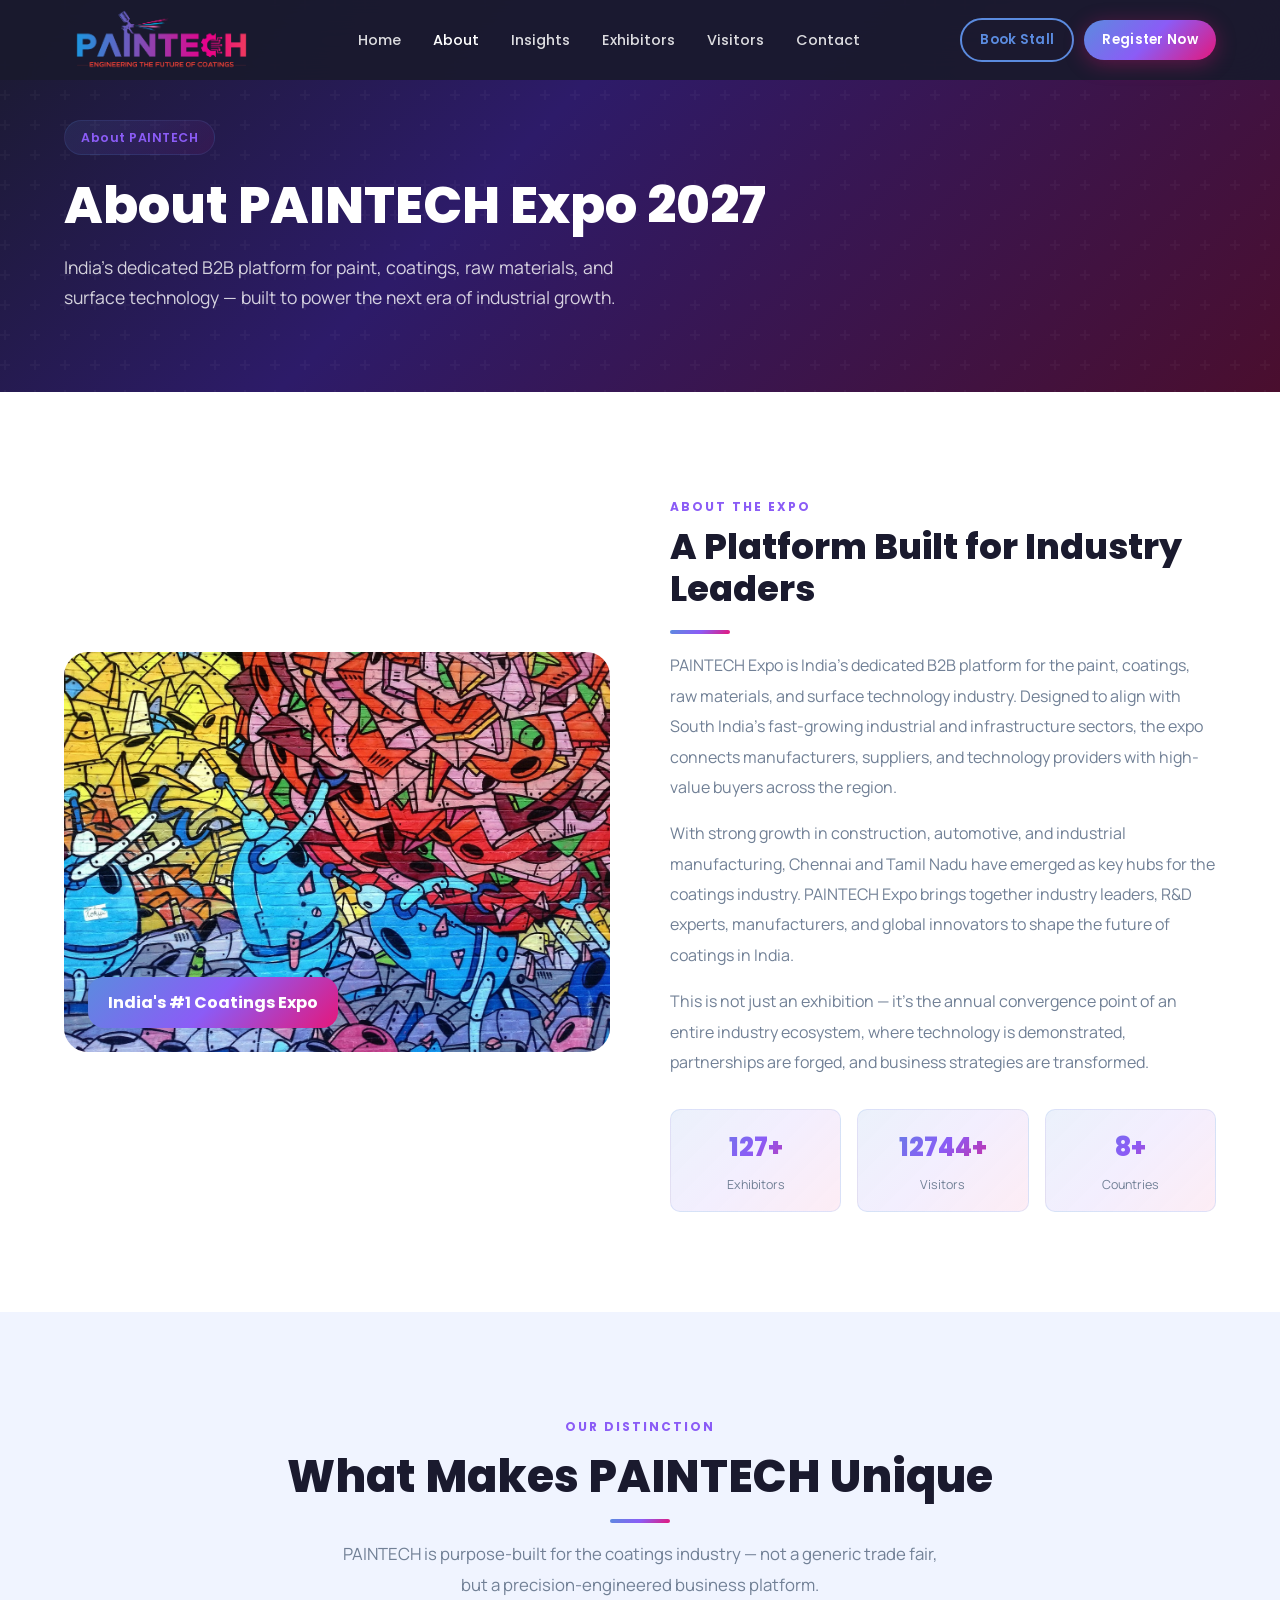
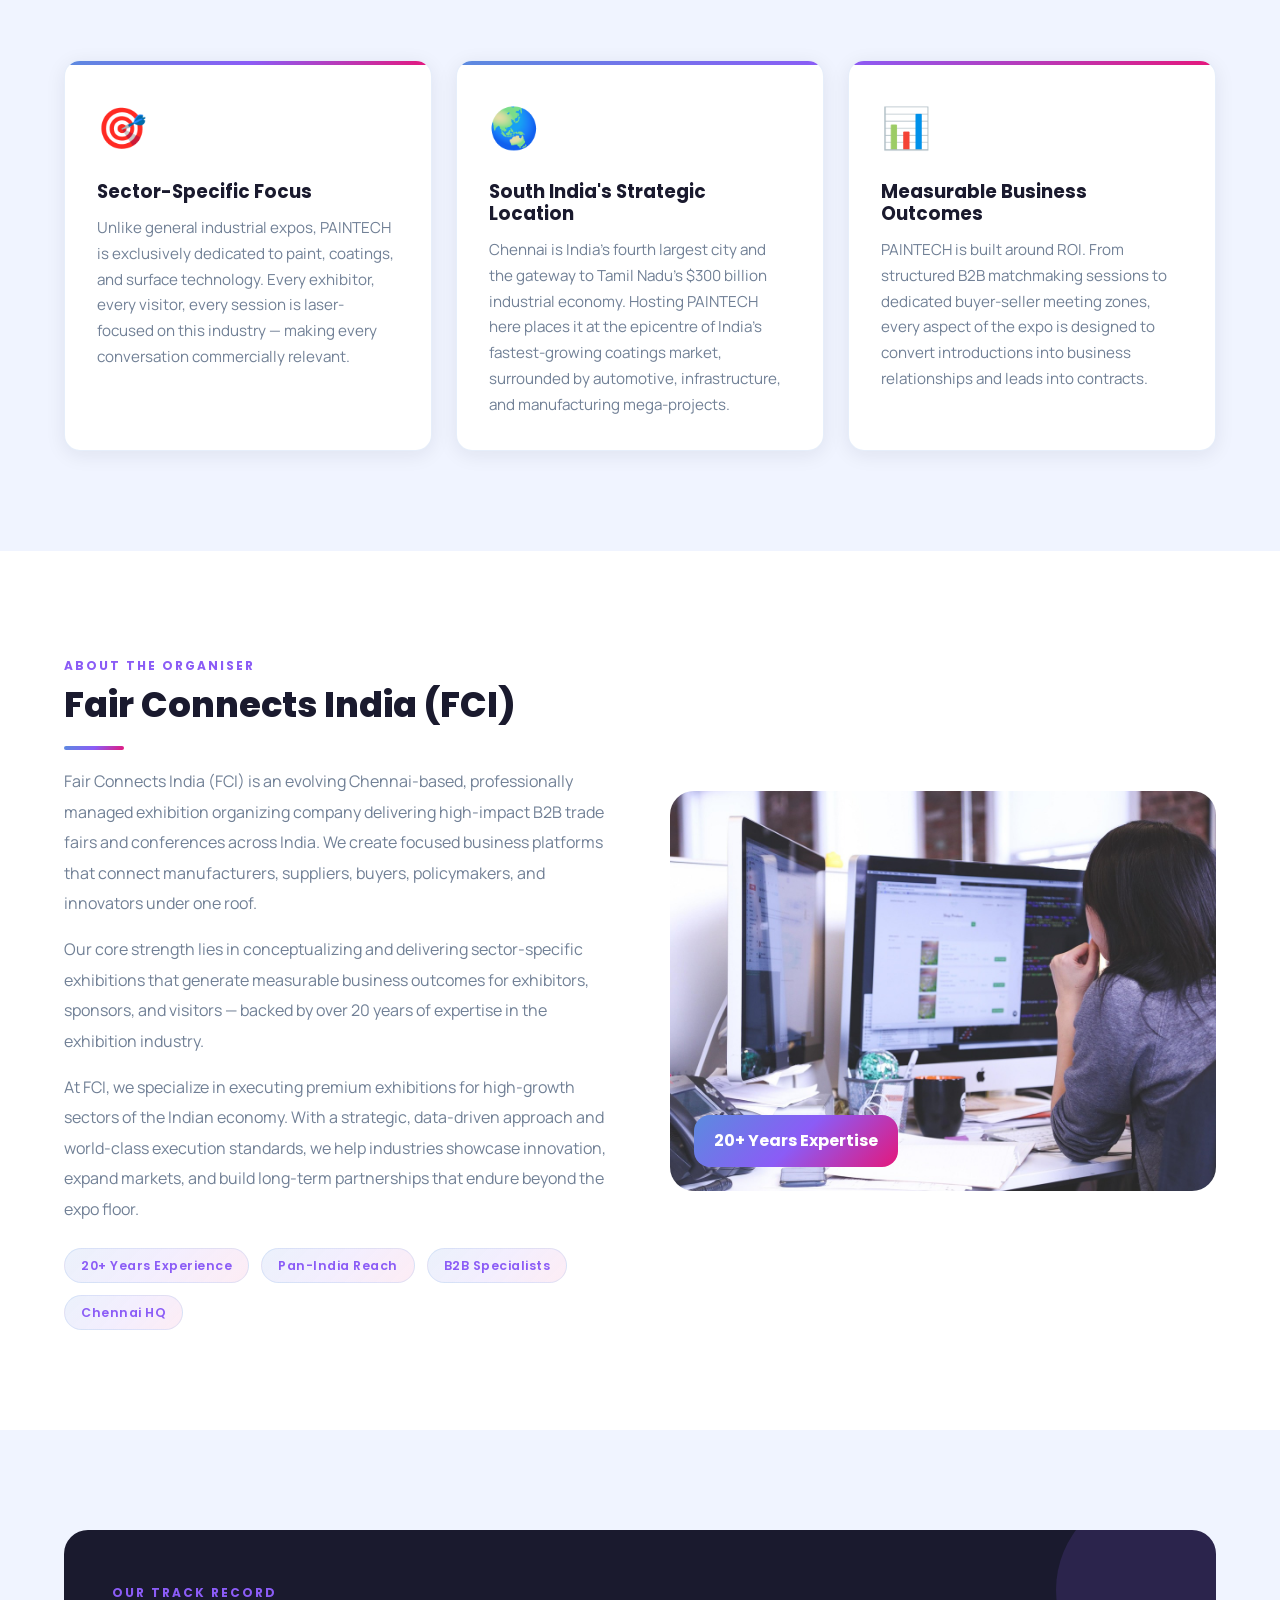
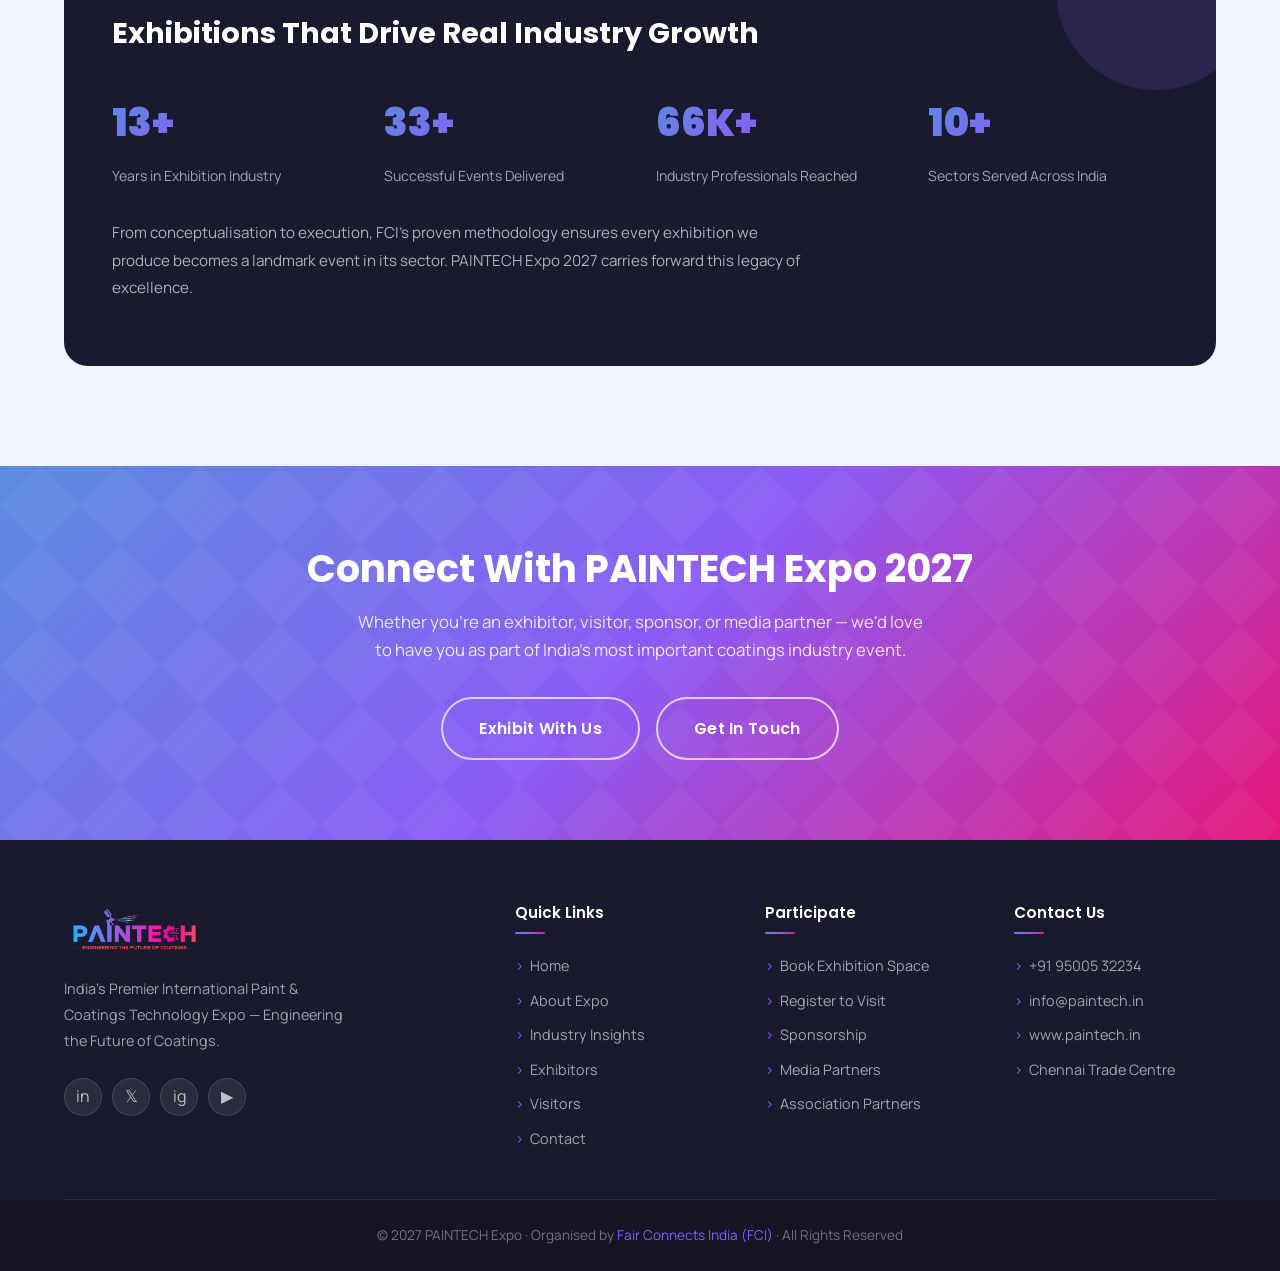
==== about.html @ 4f0feb36 "initial commit" ====
<!DOCTYPE html>
<html lang="en">

<head>
    <meta charset="UTF-8" />
    <meta name="viewport" content="width=device-width, initial-scale=1.0" />
    <title>About – PAINTECH Expo 2027</title>
    <meta name="description"
        content="About PAINTECH Expo and Fair Connects India — India's dedicated B2B platform for paint, coatings and surface technology." />
    <link rel="icon" type="image/svg+xml" href="/favicon.svg" />
    <link rel="stylesheet" href="assets/css/styles.css" />
</head>

<body>
    <div id="site-nav"></div>

    <!-- PAGE HERO -->
    <div class="page-hero">
        <div class="container">
            <div class="page-hero-badge"><span class="badge badge-soft">About PAINTECH</span></div>
            <h1>About PAINTECH Expo 2027</h1>
            <p>India's dedicated B2B platform for paint, coatings, raw materials, and surface technology — built to
                power the next era of industrial growth.</p>
        </div>
    </div>

    <!-- ABOUT PAINTECH EXPO -->
    <section class="section section-white">
        <div class="container">
            <div class="about-grid">
                <div class="about-img fade-up">
                    <img src="assets/images/gallery-1.jpg" alt="PAINTECH Expo Floor" />
                    <div class="about-img-badge">India's #1 Coatings Expo</div>
                </div>
                <div class="about-text fade-up fade-up-delay-2">
                    <div class="section-label">About the Expo</div>
                    <h2 class="section-title">A Platform Built for Industry Leaders</h2>
                    <div class="divider"></div>
                    <p>PAINTECH Expo is India's dedicated B2B platform for the paint, coatings, raw materials, and
                        surface technology industry. Designed to align with South India's fast-growing industrial and
                        infrastructure sectors, the expo connects manufacturers, suppliers, and technology providers
                        with high-value buyers across the region.</p>
                    <p>With strong growth in construction, automotive, and industrial manufacturing, Chennai and Tamil
                        Nadu have emerged as key hubs for the coatings industry. PAINTECH Expo brings together industry
                        leaders, R&amp;D experts, manufacturers, and global innovators to shape the future of coatings
                        in India.</p>
                    <p>This is not just an exhibition — it's the annual convergence point of an entire industry
                        ecosystem, where technology is demonstrated, partnerships are forged, and business strategies
                        are transformed.</p>
                    <div class="about-highlight">
                        <div class="about-stat-box">
                            <div class="num" data-target="150" data-suffix="+">150+</div>
                            <div class="lbl">Exhibitors</div>
                        </div>
                        <div class="about-stat-box">
                            <div class="num" data-target="15000" data-suffix="+">15K+</div>
                            <div class="lbl">Visitors</div>
                        </div>
                        <div class="about-stat-box">
                            <div class="num" data-target="10" data-suffix="+">10+</div>
                            <div class="lbl">Countries</div>
                        </div>
                    </div>
                </div>
            </div>
        </div>
    </section>

    <!-- WHAT MAKES PAINTECH UNIQUE -->
    <section class="section section-light">
        <div class="container">
            <div class="section-header fade-up">
                <div class="section-label">Our Distinction</div>
                <h2 class="section-title">What Makes PAINTECH Unique</h2>
                <div class="divider divider-center"></div>
                <p class="section-sub">PAINTECH is purpose-built for the coatings industry — not a generic trade fair,
                    but a precision-engineered business platform.</p>
            </div>
            <div class="highlight-grid">
                <div class="highlight-card fade-up fade-up-delay-1">
                    <div class="icon">🎯</div>
                    <h3>Sector-Specific Focus</h3>
                    <p>Unlike general industrial expos, PAINTECH is exclusively dedicated to paint, coatings, and
                        surface technology. Every exhibitor, every visitor, every session is laser-focused on this
                        industry — making every conversation commercially relevant.</p>
                </div>
                <div class="highlight-card fade-up fade-up-delay-2">
                    <div class="icon">🌏</div>
                    <h3>South India's Strategic Location</h3>
                    <p>Chennai is India's fourth largest city and the gateway to Tamil Nadu's $300 billion industrial
                        economy. Hosting PAINTECH here places it at the epicentre of India's fastest-growing coatings
                        market, surrounded by automotive, infrastructure, and manufacturing mega-projects.</p>
                </div>
                <div class="highlight-card fade-up fade-up-delay-3">
                    <div class="icon">📊</div>
                    <h3>Measurable Business Outcomes</h3>
                    <p>PAINTECH is built around ROI. From structured B2B matchmaking sessions to dedicated buyer-seller
                        meeting zones, every aspect of the expo is designed to convert introductions into business
                        relationships and leads into contracts.</p>
                </div>
            </div>
        </div>
    </section>

    <!-- ABOUT FCI -->
    <section class="section section-white">
        <div class="container">
            <div class="about-grid" style="direction: rtl;">
                <div class="about-img fade-up" style="direction:ltr;">
                    <img src="assets/images/about-2.jpg" alt="Fair Connects India Team" />
                    <div class="about-img-badge">20+ Years Expertise</div>
                </div>
                <div class="about-text fade-up fade-up-delay-2" style="direction:ltr;">
                    <div class="section-label">About the Organiser</div>
                    <h2 class="section-title">Fair Connects India (FCI)</h2>
                    <div class="divider"></div>
                    <p>Fair Connects India (FCI) is an evolving Chennai-based, professionally managed exhibition
                        organizing company delivering high-impact B2B trade fairs and conferences across India. We
                        create focused business platforms that connect manufacturers, suppliers, buyers, policymakers,
                        and innovators under one roof.</p>
                    <p>Our core strength lies in conceptualizing and delivering sector-specific exhibitions that
                        generate measurable business outcomes for exhibitors, sponsors, and visitors — backed by over 20
                        years of expertise in the exhibition industry.</p>
                    <p>At FCI, we specialize in executing premium exhibitions for high-growth sectors of the Indian
                        economy. With a strategic, data-driven approach and world-class execution standards, we help
                        industries showcase innovation, expand markets, and build long-term partnerships that endure
                        beyond the expo floor.</p>
                    <div style="display:flex; gap:12px; flex-wrap:wrap; margin-top:24px;">
                        <span class="badge badge-soft">20+ Years Experience</span>
                        <span class="badge badge-soft">Pan-India Reach</span>
                        <span class="badge badge-soft">B2B Specialists</span>
                        <span class="badge badge-soft">Chennai HQ</span>
                    </div>
                </div>
            </div>
        </div>
    </section>

    <!-- FCI DARK CARD -->
    <section class="section section-light">
        <div class="container">
            <div class="fci-card fade-up">
                <div class="section-label">Our Track Record</div>
                <h3>Exhibitions That Drive Real Industry Growth</h3>
                <div style="display:grid; grid-template-columns: repeat(4,1fr); gap:32px; margin-top:40px;">
                    <div>
                        <div style="font-family:var(--font-head); font-size:2.4rem; font-weight:900; background:var(--grad); -webkit-background-clip:text; -webkit-text-fill-color:transparent; background-clip:text;"
                            data-target="20" data-suffix="+">20+</div>
                        <div style="color:rgba(255,255,255,0.6); font-size:0.88rem; margin-top:8px;">Years in Exhibition
                            Industry</div>
                    </div>
                    <div>
                        <div style="font-family:var(--font-head); font-size:2.4rem; font-weight:900; background:var(--grad); -webkit-background-clip:text; -webkit-text-fill-color:transparent; background-clip:text;"
                            data-target="50" data-suffix="+">50+</div>
                        <div style="color:rgba(255,255,255,0.6); font-size:0.88rem; margin-top:8px;">Successful Events
                            Delivered</div>
                    </div>
                    <div>
                        <div style="font-family:var(--font-head); font-size:2.4rem; font-weight:900; background:var(--grad); -webkit-background-clip:text; -webkit-text-fill-color:transparent; background-clip:text;"
                            data-target="100" data-suffix="K+">100K+</div>
                        <div style="color:rgba(255,255,255,0.6); font-size:0.88rem; margin-top:8px;">Industry
                            Professionals Reached</div>
                    </div>
                    <div>
                        <div style="font-family:var(--font-head); font-size:2.4rem; font-weight:900; background:var(--grad); -webkit-background-clip:text; -webkit-text-fill-color:transparent; background-clip:text;"
                            data-target="15" data-suffix="+">15+</div>
                        <div style="color:rgba(255,255,255,0.6); font-size:0.88rem; margin-top:8px;">Sectors Served
                            Across India</div>
                    </div>
                </div>
                <p
                    style="color:rgba(255,255,255,0.65); font-size:0.95rem; max-width:700px; margin-top:32px; line-height:1.8;">
                    From conceptualisation to execution, FCI's proven methodology ensures every exhibition we produce
                    becomes a landmark event in its sector. PAINTECH Expo 2027 carries forward this legacy of
                    excellence.</p>
            </div>
        </div>
    </section>

    <!-- CTA -->
    <div class="cta-band">
        <div class="container">
            <h2 class="fade-up">Connect With PAINTECH Expo 2027</h2>
            <p class="fade-up fade-up-delay-1">Whether you're an exhibitor, visitor, sponsor, or media partner — we'd
                love to have you as part of India's most important coatings industry event.</p>
            <div class="btns fade-up fade-up-delay-2">
                <a href="exhibitors.html" class="btn btn-outline-white btn-lg">Exhibit With Us</a>
                <a href="contact.html" class="btn btn-outline-white btn-lg">Get In Touch</a>
            </div>
        </div>
    </div>
    <div id="site-footer"></div>

    <script src="assets/js/components.js"></script>

    <script src="assets/js/main.js"></script>
</body>

</html>
---- assets/css/styles.css ----
@import url('https://fonts.googleapis.com/css2?family=Poppins:wght@300;400;500;600;700;800;900&family=Manrope:wght@400;500;600;700;800&display=swap');

/* ─── CSS Variables ─────────────────────────────────────── */
:root {
    --blue: #5B8BDF;
    --violet: #8B5CF6;
    --pink: #E5177B;
    --dark: #1A1A2E;
    --text: #2D3748;
    --muted: #718096;
    --light: #F0F4FF;
    --white: #FFFFFF;
    --card: #FFFFFF;
    --border: rgba(91, 139, 223, 0.15);

    --grad: linear-gradient(135deg, #5B8BDF 0%, #8B5CF6 50%, #E5177B 100%);
    --grad-soft: linear-gradient(135deg, rgba(91, 139, 223, 0.12) 0%, rgba(139, 92, 246, 0.10) 50%, rgba(229, 23, 123, 0.08) 100%);
    --grad-hero: linear-gradient(135deg, #1A1A2E 0%, #2D1B69 40%, #4A0E2E 100%);
    --grad-blue: linear-gradient(135deg, #5B8BDF, #8B5CF6);
    --grad-pink: linear-gradient(135deg, #8B5CF6, #E5177B);

    --shadow-sm: 0 2px 8px rgba(91, 139, 223, 0.12);
    --shadow-md: 0 8px 30px rgba(91, 139, 223, 0.18);
    --shadow-lg: 0 20px 60px rgba(91, 139, 223, 0.25);
    --shadow-card: 0 4px 20px rgba(26, 26, 46, 0.08);

    --radius: 16px;
    --radius-sm: 10px;
    --radius-lg: 24px;
    --radius-full: 999px;

    --font-head: 'Poppins', sans-serif;
    --font-body: 'Manrope', sans-serif;

    --nav-h: 80px;
    --transition: 0.3s cubic-bezier(0.4, 0, 0.2, 1);
}

/* ─── Reset & Base ─────────────────────────────────────── */
*,
*::before,
*::after {
    box-sizing: border-box;
    margin: 0;
    padding: 0;
}

html {
    scroll-behavior: smooth;
    font-size: 16px;
}

body {
    font-family: var(--font-body);
    color: var(--text);
    background: var(--white);
    line-height: 1.7;
    -webkit-font-smoothing: antialiased;
}

img {
    max-width: 100%;
    height: auto;
    display: block;
}

a {
    text-decoration: none;
    color: inherit;
}

ul {
    list-style: none;
}

/* ─── Scrollbar ────────────────────────────────────────── */
::-webkit-scrollbar {
    width: 6px;
}

::-webkit-scrollbar-track {
    background: var(--light);
}

::-webkit-scrollbar-thumb {
    background: var(--grad);
    border-radius: 3px;
}

/* ─── Typography ────────────────────────────────────────── */
h1,
h2,
h3,
h4,
h5,
h6 {
    font-family: var(--font-head);
    font-weight: 700;
    line-height: 1.2;
    color: var(--dark);
}

/* ─── Container ─────────────────────────────────────────── */
.container {
    max-width: 1200px;
    margin: 0 auto;
    padding: 0 24px;
}

.container-wide {
    max-width: 1440px;
    margin: 0 auto;
    padding: 0 32px;
}

/* ─── Gradient Text ──────────────────────────────────────── */
.grad-text {
    background: var(--grad);
    -webkit-background-clip: text;
    -webkit-text-fill-color: transparent;
    background-clip: text;
}

/* ─── Buttons ─────────────────────────────────────────────── */
.btn {
    display: inline-flex;
    align-items: center;
    gap: 8px;
    padding: 13px 28px;
    border-radius: var(--radius-full);
    font-family: var(--font-head);
    font-weight: 600;
    font-size: 0.92rem;
    cursor: pointer;
    border: none;
    transition: var(--transition);
    letter-spacing: 0.3px;
    white-space: nowrap;
}

.btn-primary {
    background: var(--grad);
    color: var(--white);
    box-shadow: 0 4px 20px rgba(229, 23, 123, 0.35);
}

.btn-primary:hover {
    transform: translateY(-2px);
    box-shadow: 0 8px 30px rgba(229, 23, 123, 0.45);
}

.btn-outline {
    background: transparent;
    border: 2px solid var(--blue);
    color: var(--blue);
}

.btn-outline:hover {
    background: var(--blue);
    color: white;
    transform: translateY(-2px);
}

.btn-outline-white {
    background: transparent;
    border: 2px solid rgba(255, 255, 255, 0.7);
    color: white;
}

.btn-outline-white:hover {
    background: rgba(255, 255, 255, 0.15);
    transform: translateY(-2px);
}

.btn-sm {
    padding: 9px 20px;
    font-size: 0.85rem;
}

.btn-lg {
    padding: 16px 36px;
    font-size: 1rem;
}

/* ─── Badges ─────────────────────────────────────────────── */
.badge {
    display: inline-flex;
    align-items: center;
    gap: 6px;
    padding: 6px 16px;
    border-radius: var(--radius-full);
    font-size: 0.78rem;
    font-weight: 600;
    letter-spacing: 0.5px;
    font-family: var(--font-head);
}

.badge-grad {
    background: var(--grad);
    color: white;
}

.badge-soft {
    background: var(--grad-soft);
    border: 1px solid var(--border);
    color: var(--violet);
}

.badge-blue {
    background: rgba(91, 139, 223, 0.12);
    color: var(--blue);
}

.badge-pink {
    background: rgba(229, 23, 123, 0.1);
    color: var(--pink);
}

/* ─── Section Headers ─────────────────────────────────────── */
.section-label {
    display: inline-block;
    font-size: 0.75rem;
    font-weight: 700;
    letter-spacing: 2px;
    text-transform: uppercase;
    color: var(--violet);
    margin-bottom: 12px;
    font-family: var(--font-head);
}

.section-title {
    font-size: clamp(1.8rem, 3.5vw, 2.8rem);
    font-weight: 800;
    color: var(--dark);
    margin-bottom: 16px;
}

.section-sub {
    font-size: 1.05rem;
    color: var(--muted);
    max-width: 600px;
    line-height: 1.8;
}

.section-header {
    text-align: center;
    margin-bottom: 60px;
}

.section-header .section-sub {
    margin: 0 auto;
}

/* ─── Cards ─────────────────────────────────────────────── */
.card {
    background: var(--white);
    border-radius: var(--radius);
    box-shadow: var(--shadow-card);
    border: 1px solid var(--border);
    overflow: hidden;
    transition: var(--transition);
}

.card:hover {
    transform: translateY(-4px);
    box-shadow: var(--shadow-md);
}

.card-grad {
    background: var(--grad-soft);
    border: 1px solid var(--border);
    border-radius: var(--radius);
    padding: 28px;
    transition: var(--transition);
}

.card-grad:hover {
    transform: translateY(-4px);
    box-shadow: var(--shadow-md);
}

/* ─── Icon Box ───────────────────────────────────────────── */
.icon-box {
    width: 52px;
    height: 52px;
    border-radius: var(--radius-sm);
    background: var(--grad);
    display: flex;
    align-items: center;
    justify-content: center;
    font-size: 1.4rem;
    flex-shrink: 0;
}

.icon-box-soft {
    width: 52px;
    height: 52px;
    border-radius: var(--radius-sm);
    background: var(--grad-soft);
    display: flex;
    align-items: center;
    justify-content: center;
    font-size: 1.4rem;
    flex-shrink: 0;
    border: 1px solid var(--border);
}

/* ─── Divider ────────────────────────────────────────────── */
.divider {
    height: 4px;
    width: 60px;
    background: var(--grad);
    border-radius: 2px;
    margin: 16px 0;
}

.divider-center {
    margin: 16px auto;
}

/* ─── Sections ───────────────────────────────────────────── */
.section {
    padding: 100px 0;
}

.section-light {
    background: var(--light);
}

.section-white {
    background: var(--white);
}

.section-dark {
    background: var(--dark);
}

/* ─── Page Hero Banner ─────────────────────────────────── */
.page-hero {
    padding: 120px 0 80px;
    background: var(--grad-hero);
    position: relative;
    overflow: hidden;
}

.page-hero::before {
    content: '';
    position: absolute;
    inset: 0;
    background: url("data:image/svg+xml,%3Csvg width='60' height='60' viewBox='0 0 60 60' xmlns='http://www.w3.org/2000/svg'%3E%3Cg fill='none' fill-rule='evenodd'%3E%3Cg fill='%23ffffff' fill-opacity='0.03'%3E%3Cpath d='M36 34v-4h-2v4h-4v2h4v4h2v-4h4v-2h-4zm0-30V0h-2v4h-4v2h4v4h2V6h4V4h-4zM6 34v-4H4v4H0v2h4v4h2v-4h4v-2H6zM6 4V0H4v4H0v2h4v4h2V6h4V4H6z'/%3E%3C/g%3E%3C/g%3E%3C/svg%3E");
}

.page-hero .container {
    position: relative;
    z-index: 1;
}

.page-hero h1 {
    color: white;
    font-size: clamp(2rem, 4vw, 3.2rem);
    font-weight: 800;
    margin-bottom: 16px;
}

.page-hero p {
    color: rgba(255, 255, 255, 0.8);
    font-size: 1.1rem;
    max-width: 600px;
}

.page-hero-badge {
    margin-bottom: 20px;
}

/* ──────────────────────────────────────────────────────────
   NAV
───────────────────────────────────────────────────────── */
.navbar {
    position: fixed;
    top: 0;
    left: 0;
    right: 0;
    z-index: 1000;
    height: var(--nav-h);
    display: flex;
    align-items: center;
    transition: var(--transition);
    padding: 0;
}

.navbar.transparent {
    background: transparent;
}

.navbar.scrolled {
    background: rgba(255, 255, 255, 0.95);
    backdrop-filter: blur(20px);
    -webkit-backdrop-filter: blur(20px);
    box-shadow: 0 2px 20px rgba(91, 139, 223, 0.12);
    border-bottom: 1px solid var(--border);
}

.navbar.dark-nav {
    background: rgba(26, 26, 46, 0.95);
    backdrop-filter: blur(20px);
}

.navbar-inner {
    display: flex;
    align-items: center;
    justify-content: space-between;
    width: 100%;
    max-width: 1200px;
    margin: 0 auto;
    padding: 0 24px;
}

.nav-logo img {
    height: 72px;
    width: auto;
}

.nav-links {
    display: flex;
    align-items: center;
    gap: 4px;
}

.nav-links a {
    font-family: var(--font-head);
    font-weight: 500;
    font-size: 0.9rem;
    padding: 8px 14px;
    border-radius: var(--radius-full);
    transition: var(--transition);
    color: var(--dark);
    position: relative;
}

.navbar.transparent .nav-links a,
.navbar.dark-nav .nav-links a {
    color: rgba(255, 255, 255, 0.85);
}

.nav-links a:hover {
    color: var(--violet);
    background: rgba(139, 92, 246, 0.08);
}

.navbar.transparent .nav-links a:hover,
.navbar.dark-nav .nav-links a:hover {
    color: white;
    background: rgba(255, 255, 255, 0.12);
}

.nav-links a.active {
    color: var(--violet);
}

.navbar.transparent .nav-links a.active,
.navbar.dark-nav .nav-links a.active {
    color: white;
}

.nav-actions {
    display: flex;
    align-items: center;
    gap: 10px;
}

.nav-actions .btn-sm {
    padding: 9px 18px;
    font-size: 0.84rem;
}

.hamburger {
    display: none;
    flex-direction: column;
    gap: 5px;
    cursor: pointer;
    padding: 8px;
    border-radius: 8px;
    border: none;
    background: none;
}

.hamburger span {
    display: block;
    width: 24px;
    height: 2px;
    background: var(--dark);
    border-radius: 2px;
    transition: var(--transition);
}

.navbar.transparent .hamburger span,
.navbar.dark-nav .hamburger span {
    background: white;
}

.navbar.scrolled .hamburger span {
    background: var(--dark);
}

.mobile-menu {
    display: none;
    position: fixed;
    inset: 0;
    z-index: 999;
    background: rgba(26, 26, 46, 0.98);
    flex-direction: column;
    align-items: center;
    justify-content: center;
    gap: 24px;
}

.mobile-menu.open {
    display: flex;
}

.mobile-menu a {
    font-family: var(--font-head);
    font-size: 1.4rem;
    font-weight: 600;
    color: white;
    padding: 10px 20px;
    transition: var(--transition);
}

.mobile-menu a:hover {
    color: var(--violet);
}

.mobile-close {
    position: absolute;
    top: 24px;
    right: 24px;
    font-size: 2rem;
    color: white;
    cursor: pointer;
    background: none;
    border: none;
    padding: 8px;
}

/* ──────────────────────────────────────────────────────────
   HOME HERO
───────────────────────────────────────────────────────── */
.hero-section {
    min-height: 100vh;
    position: relative;
    overflow: hidden;
    display: flex;
    flex-direction: column;
    justify-content: center;
}

.hero-bg {
    position: absolute;
    inset: 0;
    z-index: 0;
}

.hero-bg img {
    width: 100%;
    height: 100%;
    object-fit: cover;
    object-position: center;
}

.hero-bg::after {
    content: '';
    position: absolute;
    inset: 0;
    background: linear-gradient(135deg,
            rgba(26, 26, 46, 0.90) 0%,
            rgba(45, 27, 105, 0.82) 40%,
            rgba(74, 14, 46, 0.78) 70%,
            rgba(26, 26, 46, 0.88) 100%);
}

.hero-content {
    position: relative;
    z-index: 1;
    padding: calc(var(--nav-h) + 40px) 0 80px;
    max-width: 1200px;
    margin: 0 auto;
    width: 100%;
    padding-left: 24px;
    padding-right: 24px;
}

.hero-eyebrow {
    display: flex;
    align-items: center;
    gap: 12px;
    margin-bottom: 28px;
    flex-wrap: wrap;
}

.hero-date-chip {
    display: inline-flex;
    align-items: center;
    gap: 8px;
    background: rgba(255, 255, 255, 0.1);
    border: 1px solid rgba(255, 255, 255, 0.2);
    border-radius: var(--radius-full);
    padding: 8px 16px;
    color: white;
    font-size: 0.88rem;
    font-family: var(--font-head);
    font-weight: 500;
    backdrop-filter: blur(10px);
}

.hero-date-chip .dot {
    width: 8px;
    height: 8px;
    border-radius: 50%;
    background: var(--grad);
}

.hero-title {
    font-size: clamp(2.4rem, 5.5vw, 4.2rem);
    font-weight: 900;
    color: white;
    line-height: 1.1;
    margin-bottom: 24px;
}

.hero-title span {
    background: var(--grad);
    -webkit-background-clip: text;
    -webkit-text-fill-color: transparent;
    background-clip: text;
}

.hero-sub {
    font-size: clamp(1rem, 1.8vw, 1.2rem);
    color: rgba(255, 255, 255, 0.8);
    max-width: 600px;
    line-height: 1.8;
    margin-bottom: 16px;
}

.hero-venue {
    display: flex;
    align-items: center;
    gap: 8px;
    color: rgba(255, 255, 255, 0.7);
    font-size: 0.95rem;
    margin-bottom: 36px;
}

.hero-venue svg {
    color: var(--violet);
    flex-shrink: 0;
}

.hero-ctas {
    display: flex;
    flex-wrap: wrap;
    gap: 12px;
    margin-bottom: 60px;
}

.hero-stats {
    display: grid;
    grid-template-columns: repeat(4, 1fr);
    gap: 1px;
    border-radius: var(--radius);
    overflow: hidden;
    background: rgba(255, 255, 255, 0.08);
    border: 1px solid rgba(255, 255, 255, 0.12);
    backdrop-filter: blur(10px);
    max-width: 700px;
}

.hero-stat {
    padding: 20px 24px;
    text-align: center;
    background: rgba(255, 255, 255, 0.04);
}

.hero-stat-num {
    font-family: var(--font-head);
    font-size: 1.8rem;
    font-weight: 800;
    background: var(--grad);
    -webkit-background-clip: text;
    -webkit-text-fill-color: transparent;
    background-clip: text;
}

.hero-stat-label {
    font-size: 0.78rem;
    color: rgba(255, 255, 255, 0.6);
    margin-top: 4px;
}

/* ──────────────────────────────────────────────────────────
   QUICK INFO STRIP (Homepage only)
───────────────────────────────────────────────────────── */
.info-strip {
    background: var(--grad);
    padding: 18px 0;
    overflow: hidden;
}

.info-strip-inner {
    display: flex;
    align-items: center;
    gap: 40px;
    white-space: nowrap;
    animation: marquee 30s linear infinite;
}

.info-strip-item {
    display: flex;
    align-items: center;
    gap: 8px;
    color: white;
    font-family: var(--font-head);
    font-weight: 500;
    font-size: 0.9rem;
    flex-shrink: 0;
}

@keyframes marquee {
    from {
        transform: translateX(0);
    }

    to {
        transform: translateX(-50%);
    }
}

/* ──────────────────────────────────────────────────────────
   VISION & MISSION (Homepage)
───────────────────────────────────────────────────────── */
.vision-mission-grid {
    display: grid;
    grid-template-columns: 1fr 1fr;
    gap: 32px;
}

.vm-card {
    padding: 40px;
    border-radius: var(--radius-lg);
    position: relative;
    overflow: hidden;
}

.vm-card-vision {
    background: var(--grad);
    color: white;
}

.vm-card-mission {
    background: var(--dark);
    color: white;
}

.vm-card-label {
    font-size: 0.7rem;
    font-weight: 700;
    letter-spacing: 2px;
    text-transform: uppercase;
    opacity: 0.7;
    margin-bottom: 12px;
    font-family: var(--font-head);
}

.vm-card h3 {
    color: white;
    font-size: 1.4rem;
    font-weight: 700;
    margin-bottom: 20px;
}

.vm-card p {
    opacity: 0.9;
    font-size: 1rem;
    line-height: 1.8;
}

.vm-bullet {
    display: flex;
    align-items: flex-start;
    gap: 12px;
    margin-bottom: 14px;
}

.vm-bullet-dot {
    width: 24px;
    height: 24px;
    border-radius: 50%;
    background: var(--grad);
    display: flex;
    align-items: center;
    justify-content: center;
    flex-shrink: 0;
    margin-top: 2px;
}

.vm-bullet-dot::after {
    content: '✓';
    font-size: 0.7rem;
    color: white;
    font-weight: 700;
}

.vm-card-mission .vm-bullet-dot {
    background: linear-gradient(135deg, var(--violet), var(--pink));
}

.vm-bullet p {
    opacity: 0.85;
    font-size: 0.95rem;
    line-height: 1.6;
}

/* ──────────────────────────────────────────────────────────
   HOME: WHY PAINTECH STRIP
───────────────────────────────────────────────────────── */
.highlight-grid {
    display: grid;
    grid-template-columns: repeat(3, 1fr);
    gap: 24px;
}

.highlight-card {
    padding: 32px;
    border-radius: var(--radius);
    border: 1px solid var(--border);
    background: var(--white);
    box-shadow: var(--shadow-card);
    transition: var(--transition);
    position: relative;
    overflow: hidden;
}

.highlight-card::before {
    content: '';
    position: absolute;
    top: 0;
    left: 0;
    right: 0;
    height: 4px;
    background: var(--grad);
}

.highlight-card:hover {
    transform: translateY(-6px);
    box-shadow: var(--shadow-md);
}

.highlight-card:nth-child(2)::before {
    background: var(--grad-blue);
}

.highlight-card:nth-child(3)::before {
    background: var(--grad-pink);
}

.highlight-card .icon {
    font-size: 2.5rem;
    margin-bottom: 20px;
}

.highlight-card h3 {
    font-size: 1.15rem;
    margin-bottom: 12px;
}

.highlight-card p {
    color: var(--muted);
    font-size: 0.95rem;
    line-height: 1.7;
}

/* ──────────────────────────────────────────────────────────
   HOME: EXHIBITORS PREVIEW
───────────────────────────────────────────────────────── */
.cta-band {
    background: var(--grad);
    padding: 80px 0;
    text-align: center;
    position: relative;
    overflow: hidden;
}

.cta-band::before {
    content: '';
    position: absolute;
    inset: 0;
    background: url("data:image/svg+xml,%3Csvg width='80' height='80' viewBox='0 0 80 80' xmlns='http://www.w3.org/2000/svg'%3E%3Cg fill='%23ffffff' fill-opacity='0.04'%3E%3Cpath d='M40 0l40 40-40 40L0 40z'/%3E%3C/g%3E%3C/svg%3E");
}

.cta-band>.container {
    position: relative;
    z-index: 1;
}

.cta-band h2 {
    color: white;
    font-size: clamp(1.8rem, 3vw, 2.6rem);
    margin-bottom: 16px;
}

.cta-band p {
    color: rgba(255, 255, 255, 0.85);
    font-size: 1.05rem;
    max-width: 580px;
    margin: 0 auto 32px;
}

.cta-band .btns {
    display: flex;
    justify-content: center;
    gap: 16px;
    flex-wrap: wrap;
}

/* ──────────────────────────────────────────────────────────
   ABOUT PAGE
───────────────────────────────────────────────────────── */
.about-grid {
    display: grid;
    grid-template-columns: 1fr 1fr;
    gap: 60px;
    align-items: center;
}

.about-img {
    border-radius: var(--radius-lg);
    overflow: hidden;
    position: relative;
}

.about-img img {
    width: 100%;
    height: 400px;
    object-fit: cover;
}

.about-img-badge {
    position: absolute;
    bottom: 24px;
    left: 24px;
    background: var(--grad);
    color: white;
    padding: 12px 20px;
    border-radius: var(--radius);
    font-family: var(--font-head);
    font-weight: 700;
    font-size: 1rem;
}

.about-text .section-label {
    margin-bottom: 8px;
}

.about-text .section-title {
    margin-bottom: 20px;
    font-size: clamp(1.6rem, 3vw, 2.2rem);
}

.about-text p {
    color: var(--muted);
    line-height: 1.9;
    margin-bottom: 16px;
}

.about-highlight {
    display: grid;
    grid-template-columns: repeat(3, 1fr);
    gap: 16px;
    margin-top: 32px;
}

.about-stat-box {
    background: var(--grad-soft);
    border: 1px solid var(--border);
    border-radius: var(--radius-sm);
    padding: 16px;
    text-align: center;
}

.about-stat-box .num {
    font-family: var(--font-head);
    font-size: 1.6rem;
    font-weight: 800;
    background: var(--grad);
    -webkit-background-clip: text;
    -webkit-text-fill-color: transparent;
    background-clip: text;
}

.about-stat-box .lbl {
    font-size: 0.78rem;
    color: var(--muted);
    margin-top: 4px;
}

.fci-card {
    background: var(--dark);
    color: white;
    padding: 48px;
    border-radius: var(--radius-lg);
    position: relative;
    overflow: hidden;
}

.fci-card::before {
    content: '';
    position: absolute;
    top: -40px;
    right: -40px;
    width: 200px;
    height: 200px;
    border-radius: 50%;
    background: rgba(139, 92, 246, 0.15);
}

.fci-card .section-label {
    color: var(--violet);
}

.fci-card h3 {
    color: white;
    font-size: 1.8rem;
    margin-bottom: 16px;
}

.fci-card p {
    color: rgba(255, 255, 255, 0.75);
    line-height: 1.9;
    margin-bottom: 16px;
}

.fci-card .badge-soft {
    color: rgba(255, 255, 255, 0.8);
    background: rgba(255, 255, 255, 0.08);
    border-color: rgba(255, 255, 255, 0.15);
}

/* ──────────────────────────────────────────────────────────
   INSIGHTS PAGE
───────────────────────────────────────────────────────── */
.stat-highlight-row {
    display: grid;
    grid-template-columns: repeat(4, 1fr);
    gap: 24px;
    margin-bottom: 80px;
}

.stat-box {
    background: var(--white);
    border: 1px solid var(--border);
    border-radius: var(--radius);
    padding: 32px 24px;
    text-align: center;
    box-shadow: var(--shadow-card);
    transition: var(--transition);
    position: relative;
    overflow: hidden;
}

.stat-box::after {
    content: '';
    position: absolute;
    bottom: 0;
    left: 0;
    right: 0;
    height: 3px;
    background: var(--grad);
}

.stat-box:hover {
    transform: translateY(-4px);
    box-shadow: var(--shadow-md);
}

.stat-box .num {
    font-family: var(--font-head);
    font-size: 2.4rem;
    font-weight: 900;
    background: var(--grad);
    -webkit-background-clip: text;
    -webkit-text-fill-color: transparent;
    background-clip: text;
}

.stat-box .label {
    color: var(--muted);
    font-size: 0.88rem;
    margin-top: 8px;
}

.drivers-grid {
    display: grid;
    grid-template-columns: repeat(3, 1fr);
    gap: 24px;
}

.driver-card {
    background: var(--white);
    border-radius: var(--radius);
    box-shadow: var(--shadow-card);
    border: 1px solid var(--border);
    padding: 32px;
    transition: var(--transition);
    position: relative;
    overflow: hidden;
}

.driver-card::before {
    content: '';
    position: absolute;
    top: 0;
    left: 0;
    width: 100%;
    height: 3px;
}

.driver-card:nth-child(1)::before {
    background: linear-gradient(90deg, #5B8BDF, #8B5CF6);
}

.driver-card:nth-child(2)::before {
    background: linear-gradient(90deg, #8B5CF6, #E5177B);
}

.driver-card:nth-child(3)::before {
    background: linear-gradient(90deg, #E5177B, #5B8BDF);
}

.driver-card:nth-child(4)::before {
    background: linear-gradient(90deg, #5B8BDF, #E5177B);
}

.driver-card:nth-child(5)::before {
    background: linear-gradient(90deg, #8B5CF6, #5B8BDF);
}

.driver-card:nth-child(6)::before {
    background: var(--grad);
}

.driver-card:hover {
    transform: translateY(-6px);
    box-shadow: var(--shadow-md);
}

.driver-card .icon {
    font-size: 2.4rem;
    margin-bottom: 16px;
}

.driver-card h3 {
    font-size: 1.1rem;
    margin-bottom: 12px;
}

.driver-card ul {
    color: var(--muted);
    font-size: 0.9rem;
    display: flex;
    flex-direction: column;
    gap: 6px;
}

.driver-card ul li {
    display: flex;
    align-items: center;
    gap: 8px;
}

.driver-card ul li::before {
    content: '→';
    color: var(--violet);
    font-weight: 700;
    flex-shrink: 0;
}

.market-banner {
    margin: 60px 0;
    padding: 48px;
    border-radius: var(--radius-lg);
    background: var(--grad);
    color: white;
    text-align: center;
    position: relative;
    overflow: hidden;
}

.market-banner::before {
    content: '';
    position: absolute;
    inset: 0;
    background: url("data:image/svg+xml,%3Csvg width='80' height='80' viewBox='0 0 80 80' xmlns='http://www.w3.org/2000/svg'%3E%3Cg fill='%23ffffff' fill-opacity='0.05'%3E%3Cpath d='M40 0l40 40-40 40L0 40z'/%3E%3C/g%3E%3C/svg%3E");
}

.market-banner>* {
    position: relative;
    z-index: 1;
}

.market-banner h3 {
    font-size: clamp(1.4rem, 3vw, 2rem);
    color: white;
    margin-bottom: 16px;
}

.market-banner p {
    color: rgba(255, 255, 255, 0.85);
    font-size: 1rem;
    max-width: 600px;
    margin: 0 auto;
}

.market-banner .big {
    font-size: 3.5rem;
    font-weight: 900;
    color: white;
    line-height: 1;
    margin: 16px 0 8px;
}

/* ──────────────────────────────────────────────────────────
   EXHIBITORS PAGE
───────────────────────────────────────────────────────── */
.why-exhibit-grid {
    display: grid;
    grid-template-columns: 1fr 1fr;
    gap: 60px;
    align-items: center;
    margin-bottom: 80px;
}

.roi-list {
    display: flex;
    flex-direction: column;
    gap: 20px;
    margin-top: 32px;
}

.roi-item {
    display: flex;
    align-items: center;
    gap: 16px;
    padding: 20px 24px;
    border-radius: var(--radius);
    background: var(--grad-soft);
    border: 1px solid var(--border);
    transition: var(--transition);
}

.roi-item:hover {
    transform: translateX(6px);
    box-shadow: var(--shadow-sm);
}

.roi-item .icon-box {
    flex-shrink: 0;
}

.roi-item-text h4 {
    font-size: 1rem;
    margin-bottom: 4px;
}

.roi-item-text p {
    color: var(--muted);
    font-size: 0.88rem;
}

.expo-visual {
    border-radius: var(--radius-lg);
    overflow: hidden;
    position: relative;
}

.expo-visual img {
    width: 100%;
    height: 450px;
    object-fit: cover;
}

.expo-visual-overlay {
    position: absolute;
    bottom: 0;
    left: 0;
    right: 0;
    background: linear-gradient(to top, rgba(26, 26, 46, 0.9) 0%, transparent 100%);
    padding: 40px 32px 32px;
    display: grid;
    grid-template-columns: 1fr 1fr;
    gap: 16px;
}

.expo-mini-stat {
    color: white;
}

.expo-mini-stat .n {
    font-family: var(--font-head);
    font-size: 1.8rem;
    font-weight: 800;
    background: var(--grad);
    -webkit-background-clip: text;
    -webkit-text-fill-color: transparent;
    background-clip: text;
}

.expo-mini-stat .l {
    font-size: 0.8rem;
    opacity: 0.8;
}

.categories-grid {
    display: grid;
    grid-template-columns: repeat(4, 1fr);
    gap: 20px;
}

.category-card {
    padding: 24px 20px;
    border-radius: var(--radius);
    background: var(--white);
    border: 1px solid var(--border);
    box-shadow: var(--shadow-card);
    text-align: center;
    transition: var(--transition);
    cursor: default;
}

.category-card:hover {
    transform: translateY(-6px);
    box-shadow: var(--shadow-md);
    border-color: var(--violet);
}

.category-card .emoji {
    font-size: 2rem;
    margin-bottom: 12px;
    display: block;
}

.category-card h4 {
    font-size: 0.88rem;
    color: var(--dark);
    line-height: 1.4;
}

/* ──────────────────────────────────────────────────────────
   VISITORS PAGE
───────────────────────────────────────────────────────── */
.why-attend-grid {
    display: grid;
    grid-template-columns: repeat(3, 1fr);
    gap: 24px;
}

.why-card {
    padding: 32px;
    border-radius: var(--radius);
    text-align: center;
    transition: var(--transition);
    border: 1px solid var(--border);
    background: var(--white);
    box-shadow: var(--shadow-card);
}

.why-card:hover {
    transform: translateY(-6px);
    box-shadow: var(--shadow-md);
}

.why-card .icon {
    font-size: 2.6rem;
    margin-bottom: 20px;
}

.why-card h3 {
    font-size: 1.05rem;
    margin-bottom: 10px;
}

.why-card p {
    color: var(--muted);
    font-size: 0.88rem;
    line-height: 1.7;
}

.profiles-wrap {
    display: grid;
    grid-template-columns: repeat(5, 1fr);
    gap: 16px;
}

.profile-pill {
    display: flex;
    flex-direction: column;
    align-items: center;
    gap: 10px;
    padding: 20px 12px;
    border-radius: var(--radius);
    background: var(--grad-soft);
    border: 1px solid var(--border);
    text-align: center;
    transition: var(--transition);
}

.profile-pill:hover {
    transform: translateY(-4px);
    box-shadow: var(--shadow-sm);
}

.profile-pill .icon {
    font-size: 1.8rem;
}

.profile-pill p {
    font-size: 0.8rem;
    color: var(--dark);
    font-weight: 600;
    line-height: 1.3;
}

.highlights-band {
    background: var(--dark);
    padding: 80px 0;
    margin: 80px 0 0;
}

.highlights-band .section-title {
    color: white;
}

.highlights-band .section-label {
    color: var(--violet);
}

.highlights-band .section-sub {
    color: rgba(255, 255, 255, 0.6);
}

.highlights-grid {
    display: grid;
    grid-template-columns: repeat(3, 1fr);
    gap: 24px;
    margin-top: 50px;
}

.highlight-item {
    padding: 28px;
    border-radius: var(--radius);
    background: rgba(255, 255, 255, 0.05);
    border: 1px solid rgba(255, 255, 255, 0.08);
    transition: var(--transition);
}

.highlight-item:hover {
    background: rgba(139, 92, 246, 0.12);
    border-color: var(--violet);
}

.highlight-item .icon {
    font-size: 2rem;
    margin-bottom: 16px;
}

.highlight-item h4 {
    color: white;
    margin-bottom: 8px;
    font-size: 1rem;
}

.highlight-item p {
    color: rgba(255, 255, 255, 0.6);
    font-size: 0.88rem;
    line-height: 1.6;
}

/* ──────────────────────────────────────────────────────────
   GALLERY
───────────────────────────────────────────────────────── */
.gallery-grid {
    display: grid;
    grid-template-columns: repeat(3, 1fr);
    grid-template-rows: 200px 200px;
    gap: 16px;
}

.gallery-item {
    border-radius: var(--radius);
    overflow: hidden;
    position: relative;
    cursor: pointer;
}

.gallery-item:first-child {
    grid-column: span 2;
    grid-row: span 2;
}

.gallery-item img {
    width: 100%;
    height: 100%;
    object-fit: cover;
    transition: transform 0.4s ease;
}

.gallery-item:hover img {
    transform: scale(1.05);
}

.gallery-overlay {
    position: absolute;
    inset: 0;
    background: linear-gradient(to top, rgba(26, 26, 46, 0.7) 0%, transparent 60%);
    opacity: 0;
    transition: var(--transition);
}

.gallery-item:hover .gallery-overlay {
    opacity: 1;
}

/* ──────────────────────────────────────────────────────────
   CONTACT PAGE
───────────────────────────────────────────────────────── */
.contact-layout {
    display: grid;
    grid-template-columns: 1fr 1.4fr;
    gap: 60px;
}

.contact-info {
    display: flex;
    flex-direction: column;
    gap: 24px;
}

.contact-card {
    padding: 28px;
    border-radius: var(--radius);
    background: var(--grad-soft);
    border: 1px solid var(--border);
    display: flex;
    align-items: flex-start;
    gap: 16px;
}

.contact-card .icon-box {
    flex-shrink: 0;
}

.contact-card-text h4 {
    font-size: 0.85rem;
    text-transform: uppercase;
    letter-spacing: 1px;
    color: var(--violet);
    font-weight: 700;
    margin-bottom: 6px;
}

.contact-card-text p,
.contact-card-text a {
    color: var(--dark);
    font-size: 0.98rem;
    font-weight: 500;
}

.contact-card-text a:hover {
    color: var(--violet);
}

.contact-form {
    background: var(--white);
    border-radius: var(--radius-lg);
    box-shadow: var(--shadow-md);
    padding: 48px;
    border: 1px solid var(--border);
}

.contact-form h3 {
    font-size: 1.6rem;
    margin-bottom: 8px;
}

.contact-form p {
    color: var(--muted);
    margin-bottom: 32px;
    font-size: 0.95rem;
}

.form-row {
    display: grid;
    grid-template-columns: 1fr 1fr;
    gap: 16px;
}

.form-group {
    margin-bottom: 20px;
}

.form-group label {
    display: block;
    font-size: 0.85rem;
    font-weight: 600;
    color: var(--dark);
    margin-bottom: 8px;
    font-family: var(--font-head);
}

.form-group input,
.form-group textarea,
.form-group select {
    width: 100%;
    padding: 13px 16px;
    border: 1.5px solid var(--border);
    border-radius: var(--radius-sm);
    font-family: var(--font-body);
    font-size: 0.95rem;
    color: var(--dark);
    background: var(--white);
    transition: var(--transition);
    outline: none;
}

.form-group input:focus,
.form-group textarea:focus,
.form-group select:focus {
    border-color: var(--violet);
    box-shadow: 0 0 0 3px rgba(139, 92, 246, 0.1);
}

.form-group textarea {
    height: 130px;
    resize: vertical;
}

.form-success {
    display: none;
    padding: 16px;
    border-radius: var(--radius-sm);
    background: rgba(91, 139, 223, 0.1);
    border: 1px solid var(--border);
    color: var(--blue);
    font-size: 0.95rem;
    font-weight: 500;
    margin-top: 16px;
    text-align: center;
}

/* ──────────────────────────────────────────────────────────
   MAP PLACEHOLDER
───────────────────────────────────────────────────────── */
.map-box {
    border-radius: var(--radius);
    overflow: hidden;
    height: 300px;
    background: var(--grad-soft);
    border: 1px solid var(--border);
    margin-top: 24px;
    display: flex;
    flex-direction: column;
    align-items: center;
    justify-content: center;
    gap: 12px;
    color: var(--violet);
}

.map-box .icon {
    font-size: 3rem;
}

.map-box p {
    font-weight: 600;
    font-size: 1rem;
    color: var(--dark);
}

.map-box small {
    color: var(--muted);
    font-size: 0.85rem;
}

/* ──────────────────────────────────────────────────────────
   FOOTER
───────────────────────────────────────────────────────── */
footer {
    background: var(--dark);
    color: rgba(255, 255, 255, 0.75);
    padding: 64px 0 0;
}

.footer-grid {
    display: grid;
    grid-template-columns: 2fr 1fr 1fr 1fr;
    gap: 48px;
    padding-bottom: 48px;
    border-bottom: 1px solid rgba(255, 255, 255, 0.08);
}

.footer-brand img {
    height: 52px;
    margin-bottom: 20px;
    filter: brightness(1.2);
}

.footer-brand p {
    font-size: 0.9rem;
    line-height: 1.8;
    max-width: 280px;
    color: rgba(255, 255, 255, 0.6);
}

.footer-col h4 {
    color: white;
    font-family: var(--font-head);
    font-weight: 600;
    font-size: 0.95rem;
    margin-bottom: 20px;
    position: relative;
    padding-bottom: 12px;
}

.footer-col h4::after {
    content: '';
    position: absolute;
    bottom: 0;
    left: 0;
    width: 30px;
    height: 2px;
    background: var(--grad);
    border-radius: 1px;
}

.footer-col ul {
    display: flex;
    flex-direction: column;
    gap: 10px;
}

.footer-col ul li a {
    color: rgba(255, 255, 255, 0.6);
    font-size: 0.9rem;
    transition: var(--transition);
    display: flex;
    align-items: center;
    gap: 6px;
}

.footer-col ul li a:hover {
    color: var(--violet);
    padding-left: 4px;
}

.footer-col ul li a::before {
    content: '›';
    color: var(--violet);
}

.footer-social {
    display: flex;
    gap: 10px;
    margin-top: 24px;
}

.social-icon {
    width: 38px;
    height: 38px;
    border-radius: 50%;
    background: rgba(255, 255, 255, 0.08);
    border: 1px solid rgba(255, 255, 255, 0.12);
    display: flex;
    align-items: center;
    justify-content: center;
    color: rgba(255, 255, 255, 0.7);
    font-size: 1rem;
    transition: var(--transition);
}

.social-icon:hover {
    background: var(--grad);
    color: white;
    border-color: transparent;
}

.footer-bottom {
    padding: 24px 0;
    text-align: center;
    color: rgba(255, 255, 255, 0.4);
    font-size: 0.85rem;
    background: rgba(0, 0, 0, 0.2);
}

.footer-bottom span {
    color: var(--violet);
}

/* ──────────────────────────────────────────────────────────
   ANIMATIONS
───────────────────────────────────────────────────────── */
.fade-up {
    opacity: 0;
    transform: translateY(30px);
    transition: opacity 0.6s ease, transform 0.6s ease;
}

.fade-up.visible {
    opacity: 1;
    transform: translateY(0);
}

.fade-up-delay-1 {
    transition-delay: 0.1s;
}

.fade-up-delay-2 {
    transition-delay: 0.2s;
}

.fade-up-delay-3 {
    transition-delay: 0.3s;
}

.fade-up-delay-4 {
    transition-delay: 0.4s;
}

.fade-up-delay-5 {
    transition-delay: 0.5s;
}

/* ──────────────────────────────────────────────────────────
   RESPONSIVE
───────────────────────────────────────────────────────── */
@media (max-width: 1024px) {
    .categories-grid {
        grid-template-columns: repeat(3, 1fr);
    }

    .profiles-wrap {
        grid-template-columns: repeat(4, 1fr);
    }

    .footer-grid {
        grid-template-columns: 1fr 1fr;
        gap: 32px;
    }
}

@media (max-width: 768px) {
    :root {
        --nav-h: 70px;
    }

    .section {
        padding: 70px 0;
    }

    .nav-links,
    .nav-actions {
        display: none;
    }

    .hamburger {
        display: flex;
    }

    .hero-stats {
        grid-template-columns: repeat(2, 1fr);
    }

    .vision-mission-grid {
        grid-template-columns: 1fr;
    }

    .highlight-grid {
        grid-template-columns: 1fr;
    }

    .about-grid {
        grid-template-columns: 1fr;
    }

    .stat-highlight-row {
        grid-template-columns: repeat(2, 1fr);
    }

    .drivers-grid {
        grid-template-columns: 1fr;
    }

    .why-exhibit-grid {
        grid-template-columns: 1fr;
    }

    .categories-grid {
        grid-template-columns: repeat(2, 1fr);
    }

    .why-attend-grid {
        grid-template-columns: 1fr;
    }

    .profiles-wrap {
        grid-template-columns: repeat(3, 1fr);
    }

    .highlights-grid {
        grid-template-columns: 1fr;
    }

    .contact-layout {
        grid-template-columns: 1fr;
    }

    .form-row {
        grid-template-columns: 1fr;
    }

    .footer-grid {
        grid-template-columns: 1fr;
    }

    .gallery-grid {
        grid-template-columns: 1fr 1fr;
        grid-template-rows: auto;
    }

    .gallery-item:first-child {
        grid-column: span 2;
    }

    .about-highlight {
        grid-template-columns: repeat(3, 1fr);
    }

    .hero-ctas {
        flex-direction: column;
        align-items: flex-start;
    }
}

@media (max-width: 480px) {
    .hero-stats {
        grid-template-columns: repeat(2, 1fr);
    }

    .profiles-wrap {
        grid-template-columns: repeat(2, 1fr);
    }

    .about-highlight {
        grid-template-columns: 1fr 1fr;
    }

    .contact-form {
        padding: 28px;
    }
}
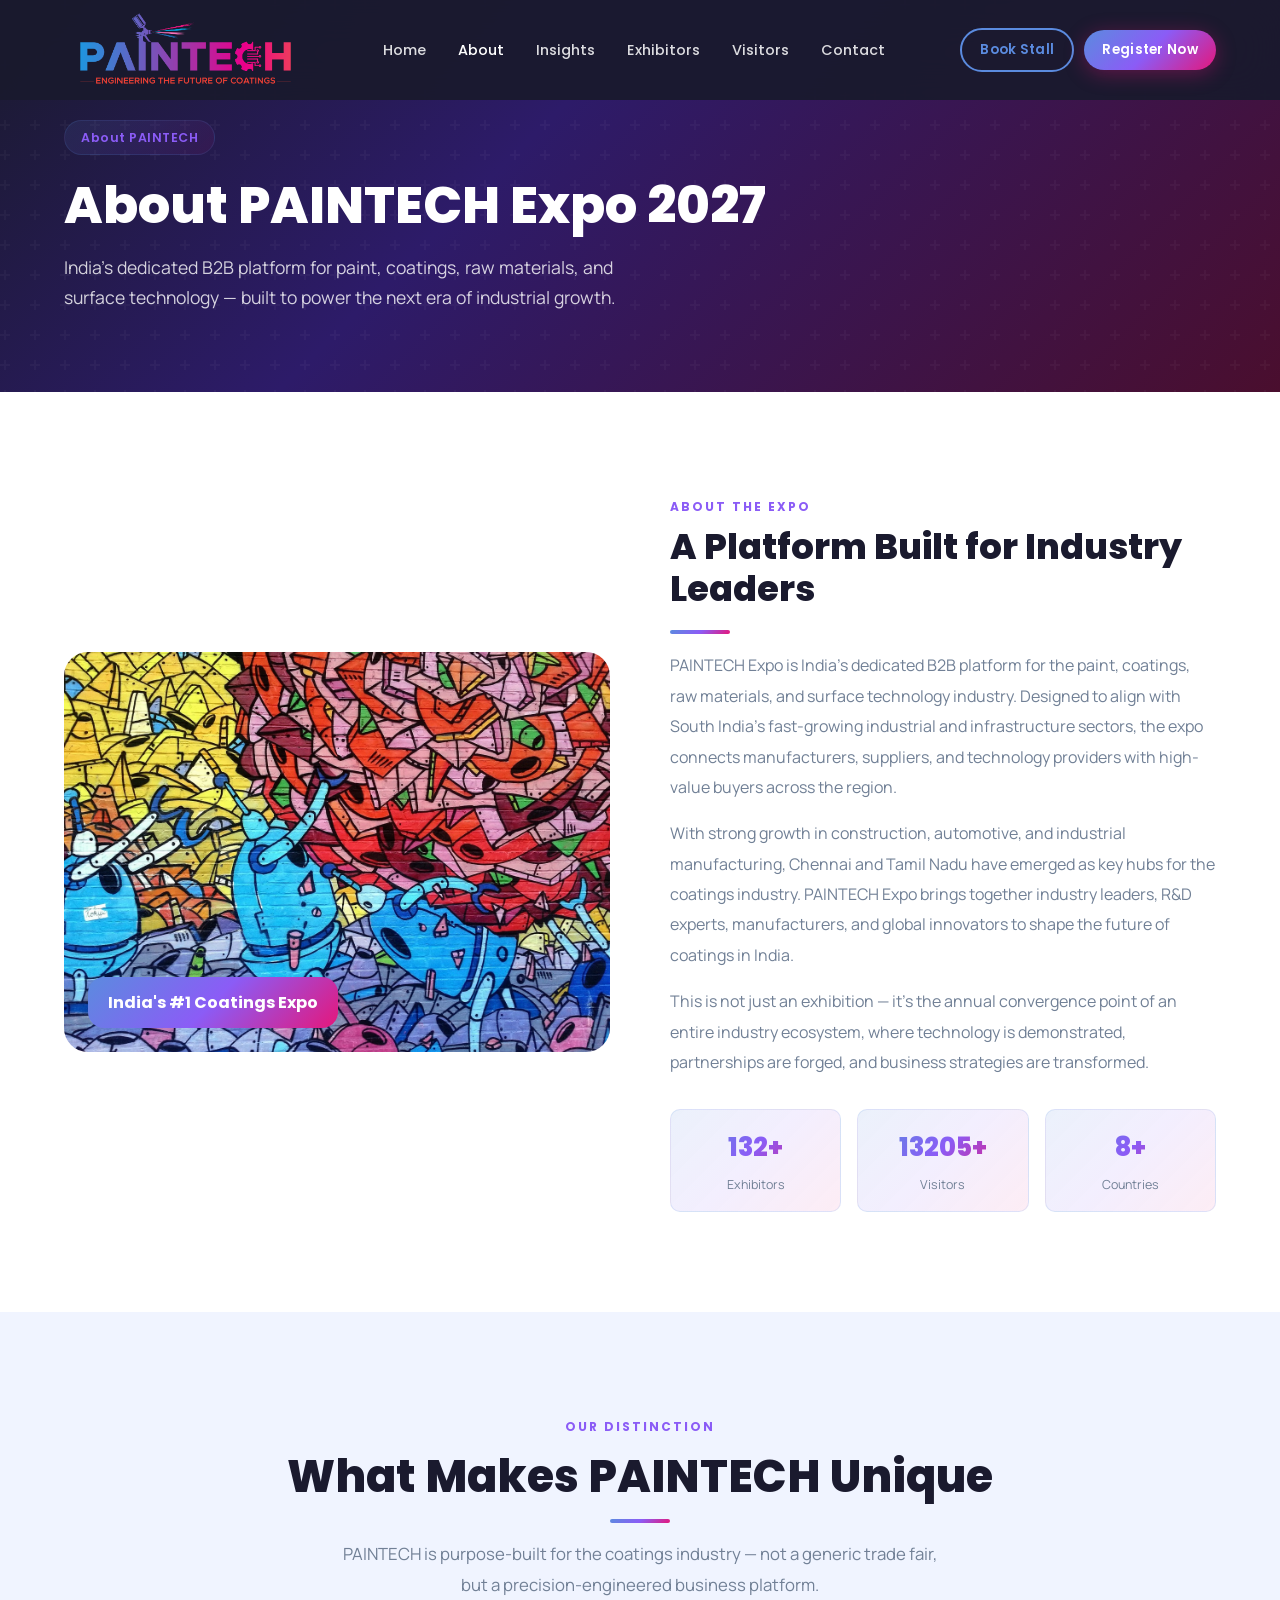
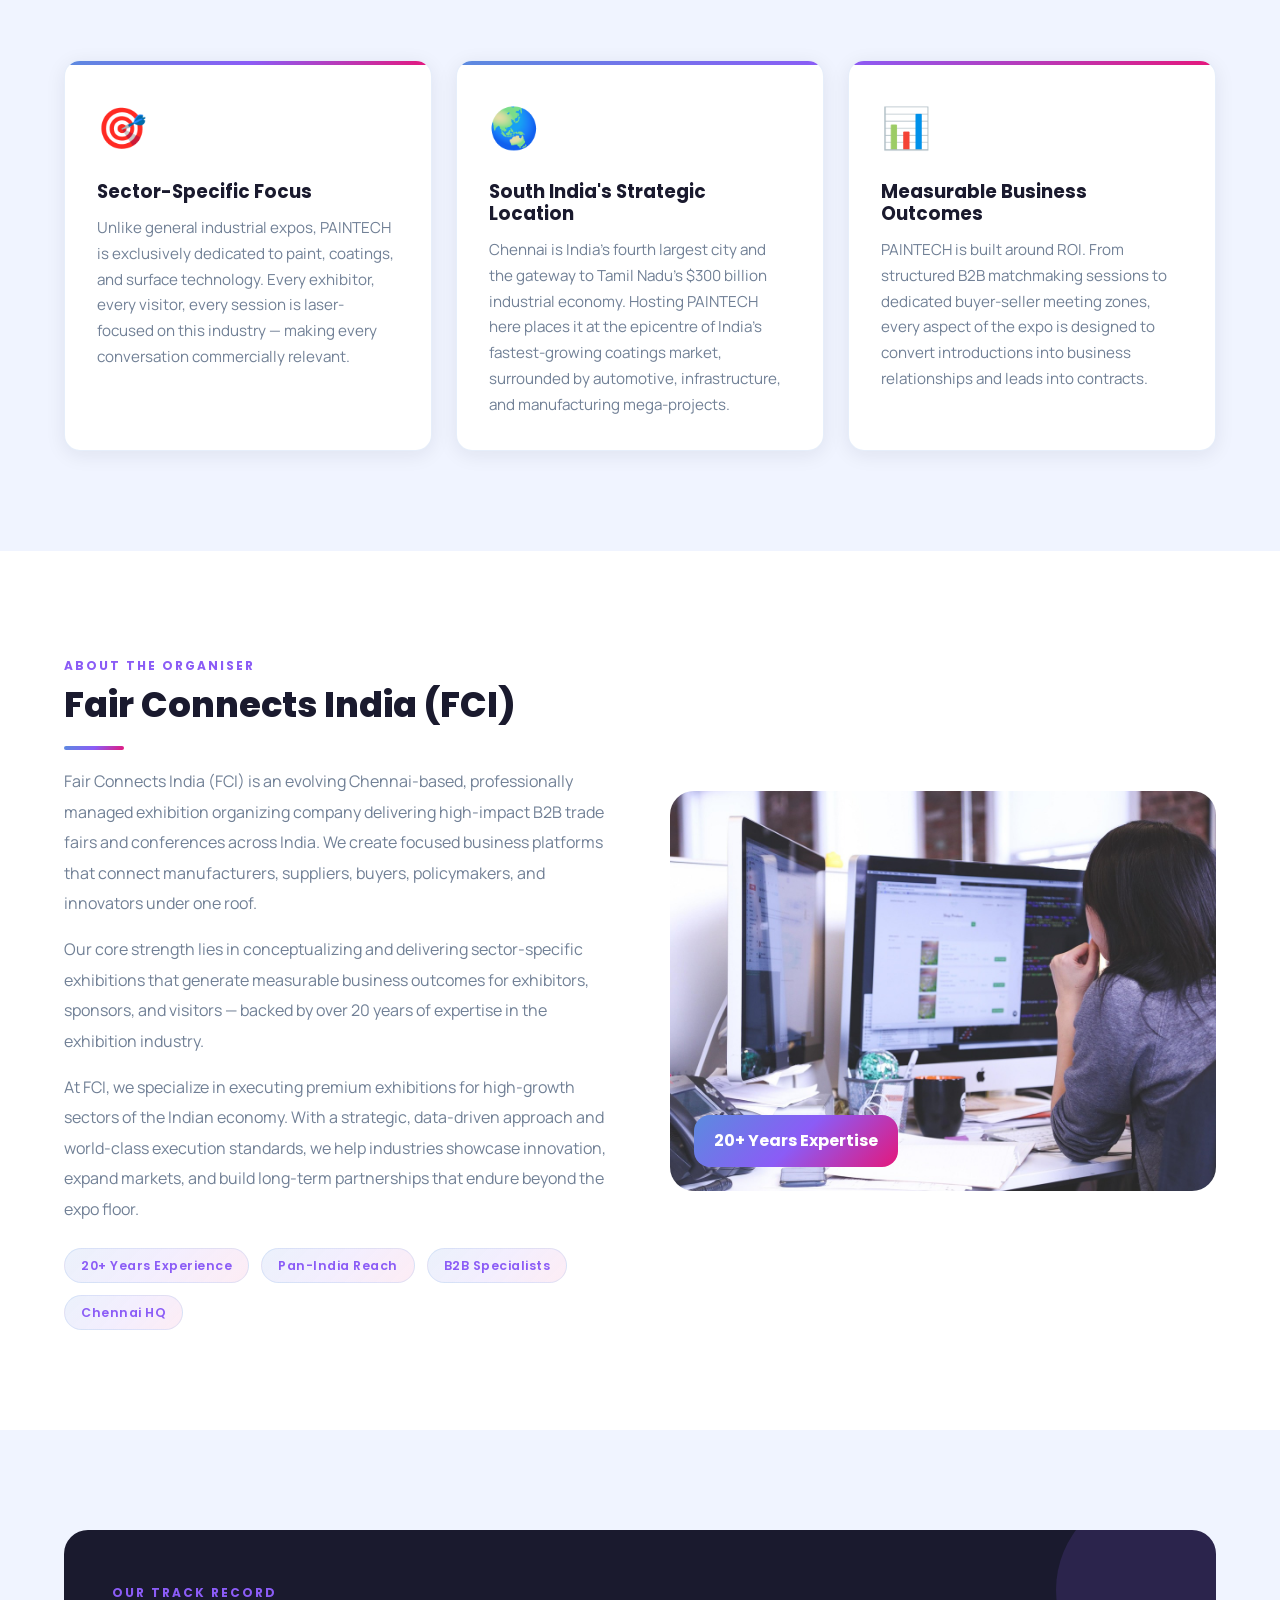
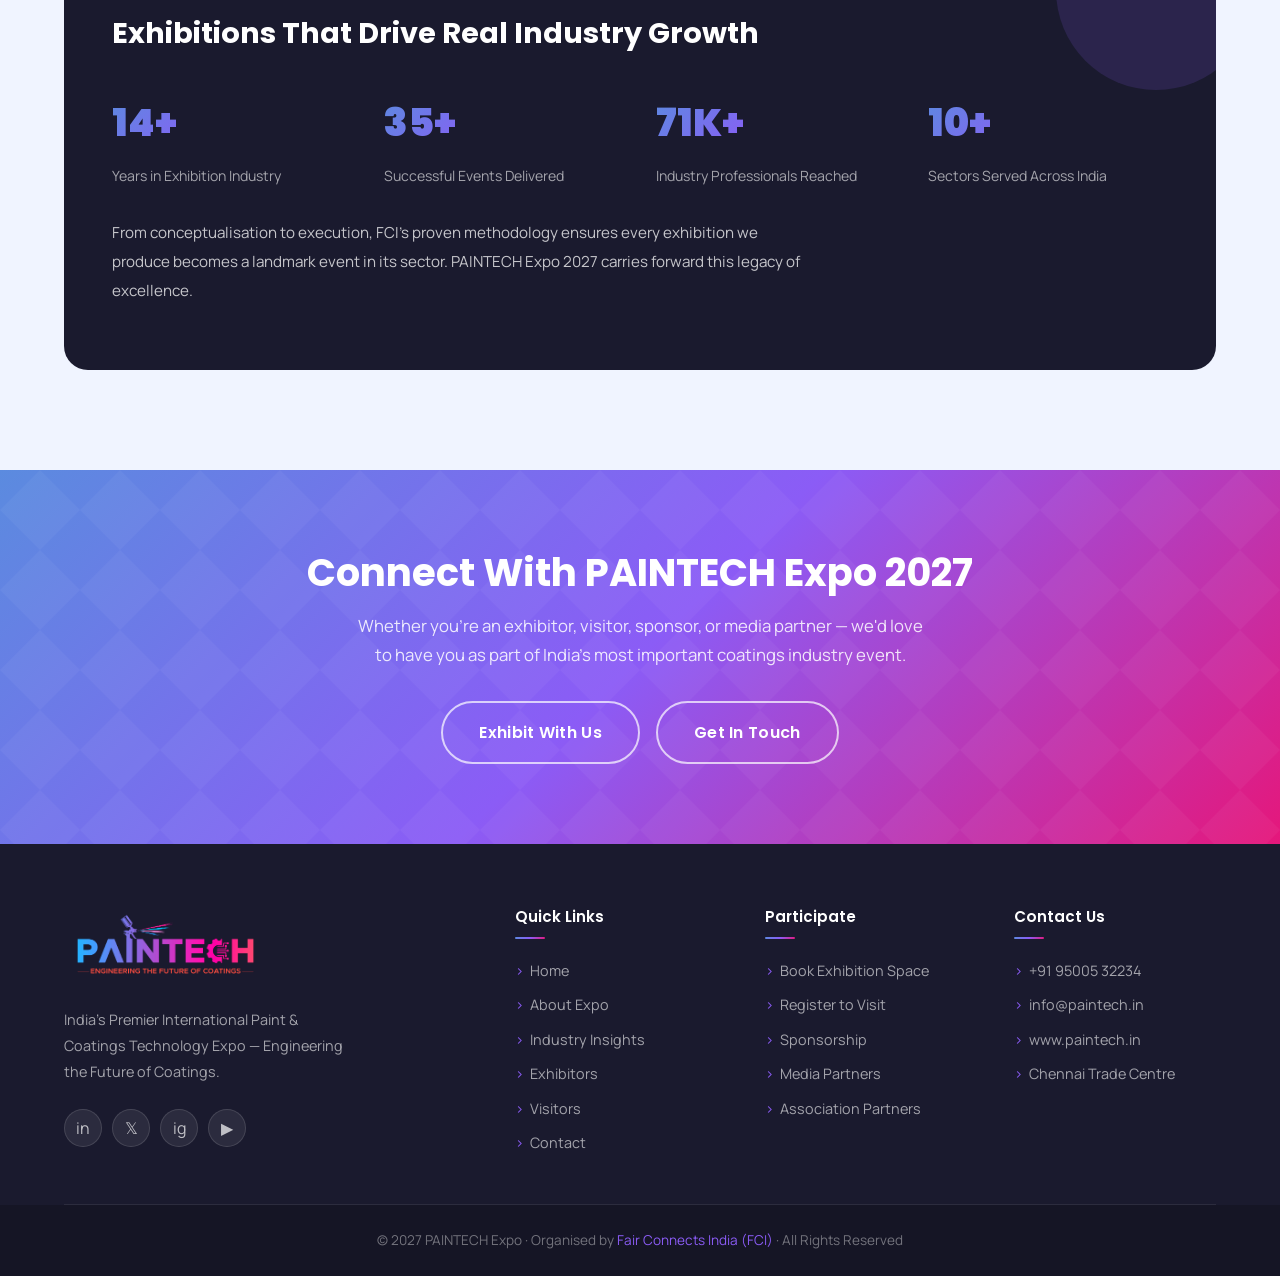
==== commit f12f4efe: "refactor of code" ====
--- a/about.html
+++ b/about.html
@@ -142,34 +142,25 @@
             <div class="fci-card fade-up">
                 <div class="section-label">Our Track Record</div>
                 <h3>Exhibitions That Drive Real Industry Growth</h3>
-                <div style="display:grid; grid-template-columns: repeat(4,1fr); gap:32px; margin-top:40px;">
+                <div class="track-record-grid">
                     <div>
-                        <div style="font-family:var(--font-head); font-size:2.4rem; font-weight:900; background:var(--grad); -webkit-background-clip:text; -webkit-text-fill-color:transparent; background-clip:text;"
-                            data-target="20" data-suffix="+">20+</div>
-                        <div style="color:rgba(255,255,255,0.6); font-size:0.88rem; margin-top:8px;">Years in Exhibition
-                            Industry</div>
+                        <div class="record-num" data-target="20" data-suffix="+">20+</div>
+                        <div class="record-label">Years in Exhibition Industry</div>
                     </div>
                     <div>
-                        <div style="font-family:var(--font-head); font-size:2.4rem; font-weight:900; background:var(--grad); -webkit-background-clip:text; -webkit-text-fill-color:transparent; background-clip:text;"
-                            data-target="50" data-suffix="+">50+</div>
-                        <div style="color:rgba(255,255,255,0.6); font-size:0.88rem; margin-top:8px;">Successful Events
-                            Delivered</div>
+                        <div class="record-num" data-target="50" data-suffix="+">50+</div>
+                        <div class="record-label">Successful Events Delivered</div>
                     </div>
                     <div>
-                        <div style="font-family:var(--font-head); font-size:2.4rem; font-weight:900; background:var(--grad); -webkit-background-clip:text; -webkit-text-fill-color:transparent; background-clip:text;"
-                            data-target="100" data-suffix="K+">100K+</div>
-                        <div style="color:rgba(255,255,255,0.6); font-size:0.88rem; margin-top:8px;">Industry
-                            Professionals Reached</div>
+                        <div class="record-num" data-target="100" data-suffix="K+">100K+</div>
+                        <div class="record-label">Industry Professionals Reached</div>
                     </div>
                     <div>
-                        <div style="font-family:var(--font-head); font-size:2.4rem; font-weight:900; background:var(--grad); -webkit-background-clip:text; -webkit-text-fill-color:transparent; background-clip:text;"
-                            data-target="15" data-suffix="+">15+</div>
-                        <div style="color:rgba(255,255,255,0.6); font-size:0.88rem; margin-top:8px;">Sectors Served
-                            Across India</div>
+                        <div class="record-num" data-target="15" data-suffix="+">15+</div>
+                        <div class="record-label">Sectors Served Across India</div>
                     </div>
                 </div>
-                <p
-                    style="color:rgba(255,255,255,0.65); font-size:0.95rem; max-width:700px; margin-top:32px; line-height:1.8;">
+                <p class="fci-desc">
                     From conceptualisation to execution, FCI's proven methodology ensures every exhibition we produce
                     becomes a landmark event in its sector. PAINTECH Expo 2027 carries forward this legacy of
                     excellence.</p>
--- a/assets/css/styles.css
+++ b/assets/css/styles.css
@@ -32,7 +32,7 @@
     --font-head: 'Poppins', sans-serif;
     --font-body: 'Manrope', sans-serif;
 
-    --nav-h: 80px;
+    --nav-h: 100px;
     --transition: 0.3s cubic-bezier(0.4, 0, 0.2, 1);
 }
 
@@ -416,8 +416,11 @@
 }
 
 .nav-logo img {
-    height: 72px;
+    height: 90px;
     width: auto;
+    image-rendering: -webkit-optimize-contrast;
+    image-rendering: crisp-edges;
+    transform: translateZ(0);
 }
 
 .nav-links {
@@ -506,12 +509,15 @@
     display: none;
     position: fixed;
     inset: 0;
-    z-index: 999;
+    z-index: 1001;
     background: rgba(26, 26, 46, 0.98);
     flex-direction: column;
     align-items: center;
-    justify-content: center;
-    gap: 24px;
+    justify-content: flex-start;
+    padding-top: 120px;
+    padding-bottom: 40px;
+    overflow-y: auto;
+    gap: 16px;
 }
 
 .mobile-menu.open {
@@ -712,7 +718,6 @@
     align-items: center;
     gap: 40px;
     white-space: nowrap;
-    animation: marquee 30s linear infinite;
 }
 
 .info-strip-item {
@@ -732,7 +737,7 @@
     }
 
     to {
-        transform: translateX(-50%);
+        transform: translateX(-100%);
     }
 }
 
@@ -926,6 +931,37 @@
 /* ──────────────────────────────────────────────────────────
    ABOUT PAGE
 ───────────────────────────────────────────────────────── */
+.track-record-grid {
+    display: grid;
+    grid-template-columns: repeat(4, 1fr);
+    gap: 32px;
+    margin-top: 40px;
+}
+
+.record-num {
+    font-family: var(--font-head);
+    font-size: 2.4rem;
+    font-weight: 900;
+    background: var(--grad);
+    -webkit-background-clip: text;
+    -webkit-text-fill-color: transparent;
+    background-clip: text;
+}
+
+.record-label {
+    color: rgba(255, 255, 255, 0.6);
+    font-size: 0.88rem;
+    margin-top: 8px;
+}
+
+.fci-desc {
+    color: rgba(255, 255, 255, 0.65);
+    font-size: 0.95rem;
+    max-width: 700px;
+    margin-top: 32px;
+    line-height: 1.8;
+}
+
 .about-grid {
     display: grid;
     grid-template-columns: 1fr 1fr;
@@ -1708,9 +1744,12 @@
 }
 
 .footer-brand img {
-    height: 52px;
-    margin-bottom: 20px;
+    height: 75px;
+    margin-bottom: 24px;
     filter: brightness(1.2);
+    image-rendering: -webkit-optimize-contrast;
+    image-rendering: crisp-edges;
+    transform: translateZ(0);
 }
 
 .footer-brand p {
@@ -1842,6 +1881,15 @@
    RESPONSIVE
 ───────────────────────────────────────────────────────── */
 @media (max-width: 1024px) {
+    .nav-links,
+    .nav-actions {
+        display: none;
+    }
+
+    .hamburger {
+        display: flex;
+    }
+
     .categories-grid {
         grid-template-columns: repeat(3, 1fr);
     }
@@ -1858,22 +1906,13 @@
 
 @media (max-width: 768px) {
     :root {
-        --nav-h: 70px;
+        --nav-h: 100px;
     }
 
     .section {
         padding: 70px 0;
     }
 
-    .nav-links,
-    .nav-actions {
-        display: none;
-    }
-
-    .hamburger {
-        display: flex;
-    }
-
     .hero-stats {
         grid-template-columns: repeat(2, 1fr);
     }
@@ -1891,11 +1930,12 @@
     }
 
     .stat-highlight-row {
+        grid-template-columns: repeat(1, 1fr);
+    }
+
+
+    .drivers-grid {
         grid-template-columns: repeat(2, 1fr);
-    }
-
-    .drivers-grid {
-        grid-template-columns: 1fr;
     }
 
     .why-exhibit-grid {
@@ -1903,7 +1943,7 @@
     }
 
     .categories-grid {
-        grid-template-columns: repeat(2, 1fr);
+        grid-template-columns: repeat(1, 1fr);
     }
 
     .why-attend-grid {
@@ -1947,6 +1987,11 @@
         flex-direction: column;
         align-items: flex-start;
     }
+
+    .track-record-grid {
+        grid-template-columns: repeat(2, 1fr);
+        gap: 24px;
+    }
 }
 
 @media (max-width: 480px) {
@@ -1962,7 +2007,17 @@
         grid-template-columns: 1fr 1fr;
     }
 
+    .drivers-grid {
+        grid-template-columns: repeat(1, 1fr);
+    }
+
     .contact-form {
         padding: 28px;
     }
+
+    .track-record-grid {
+        grid-template-columns: 1fr;
+        gap: 24px;
+        text-align: center;
+    }
 }
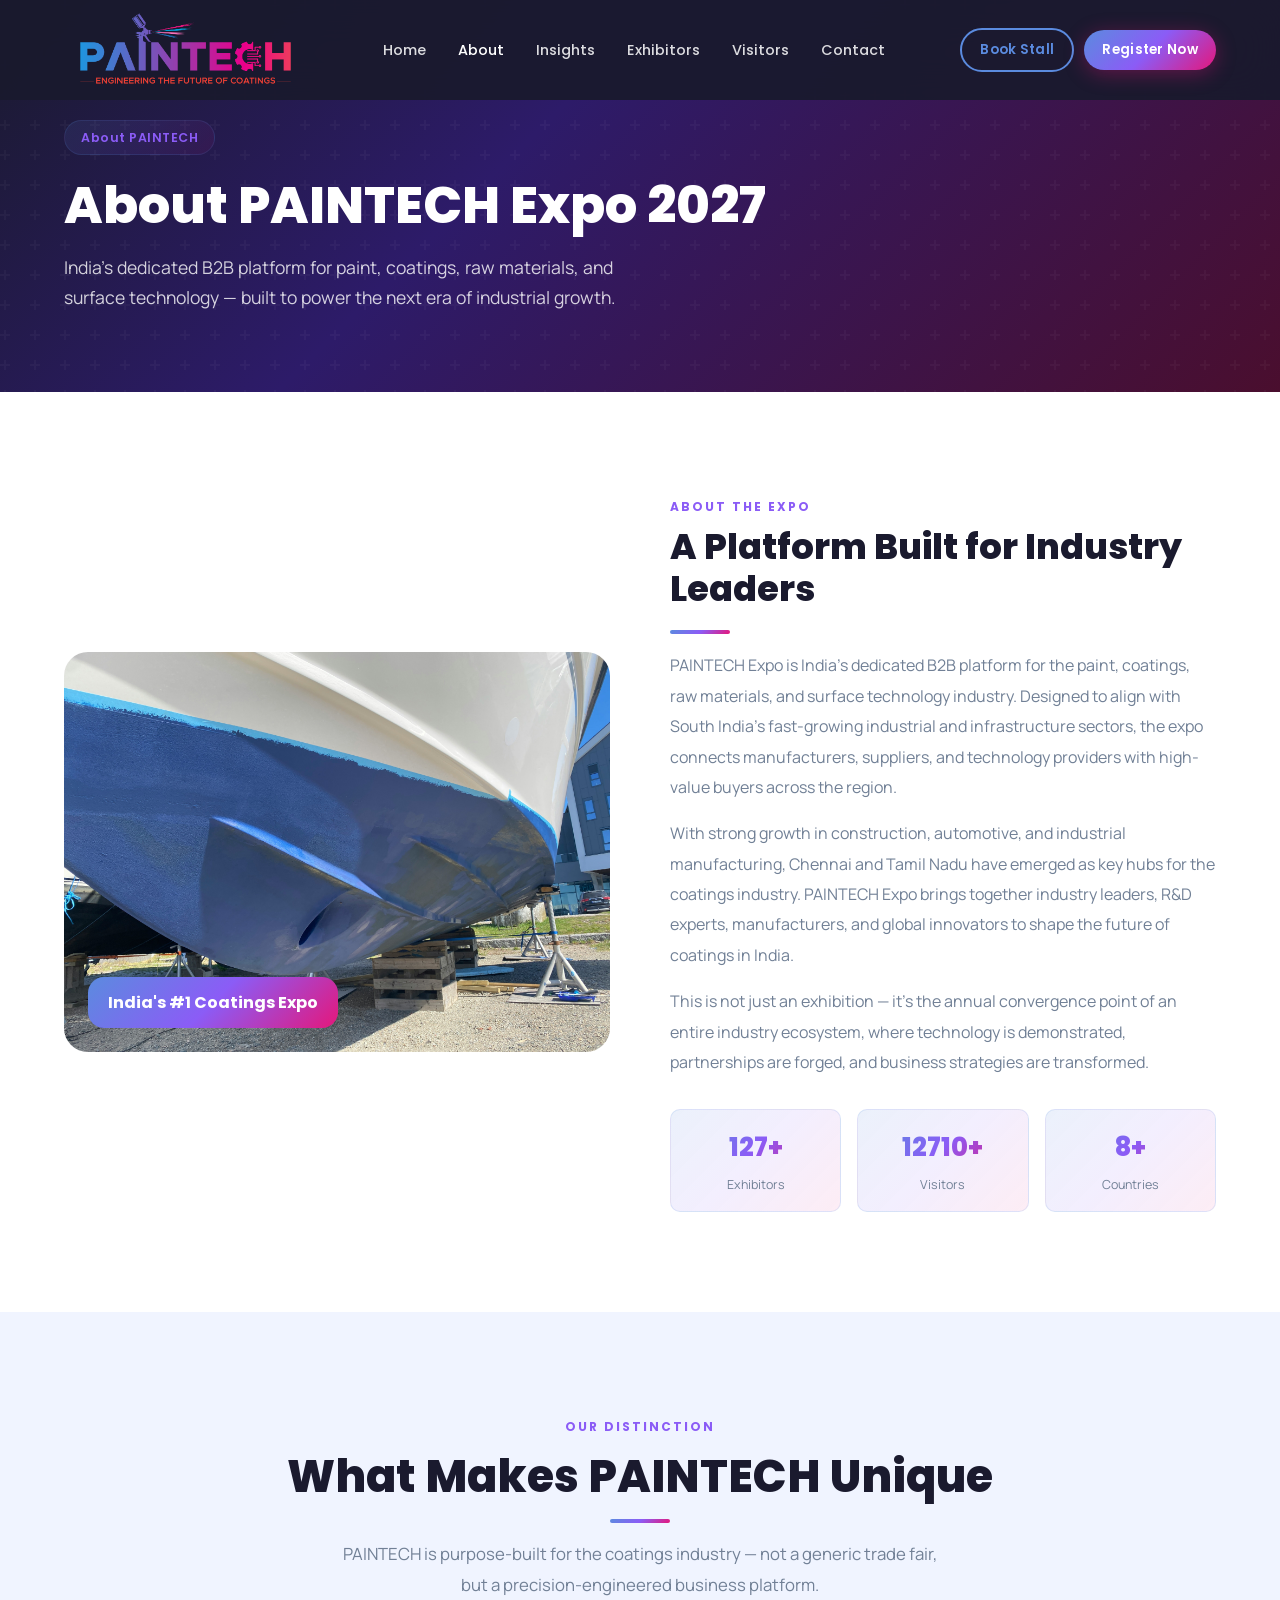
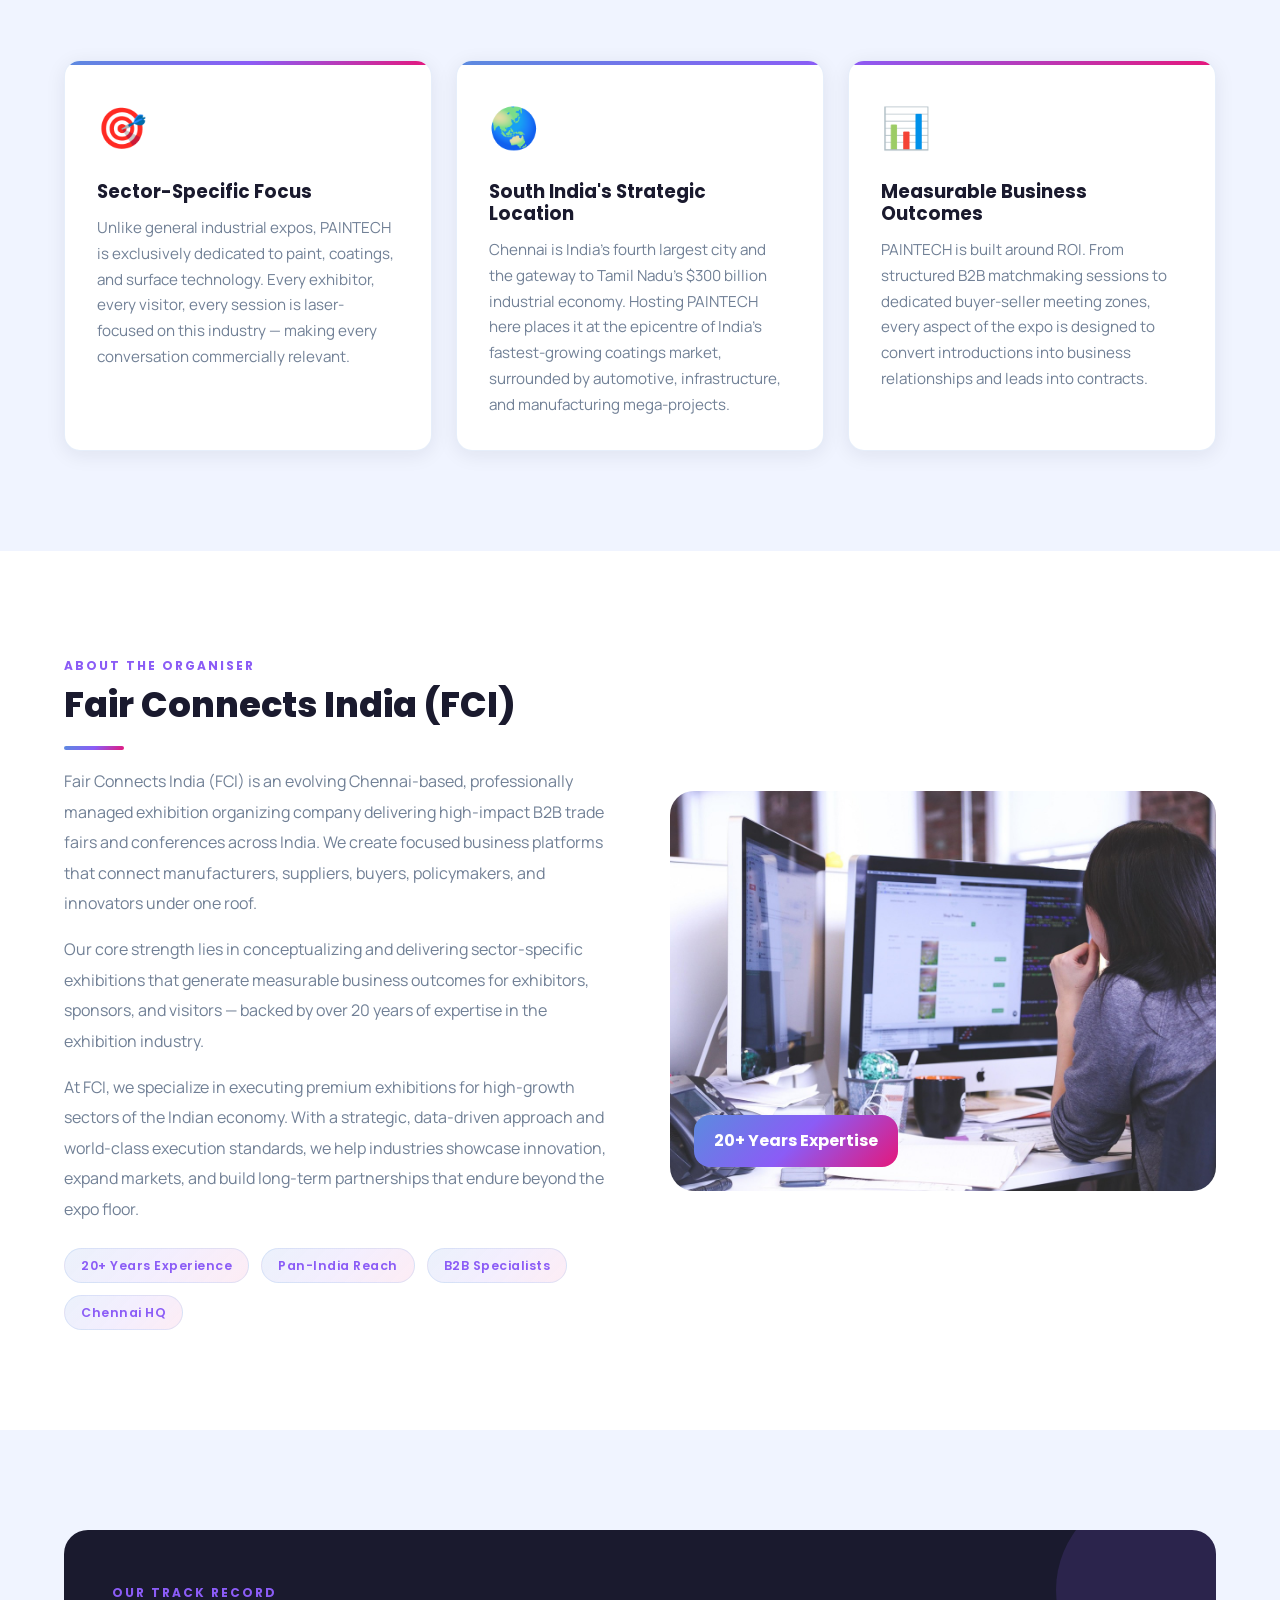
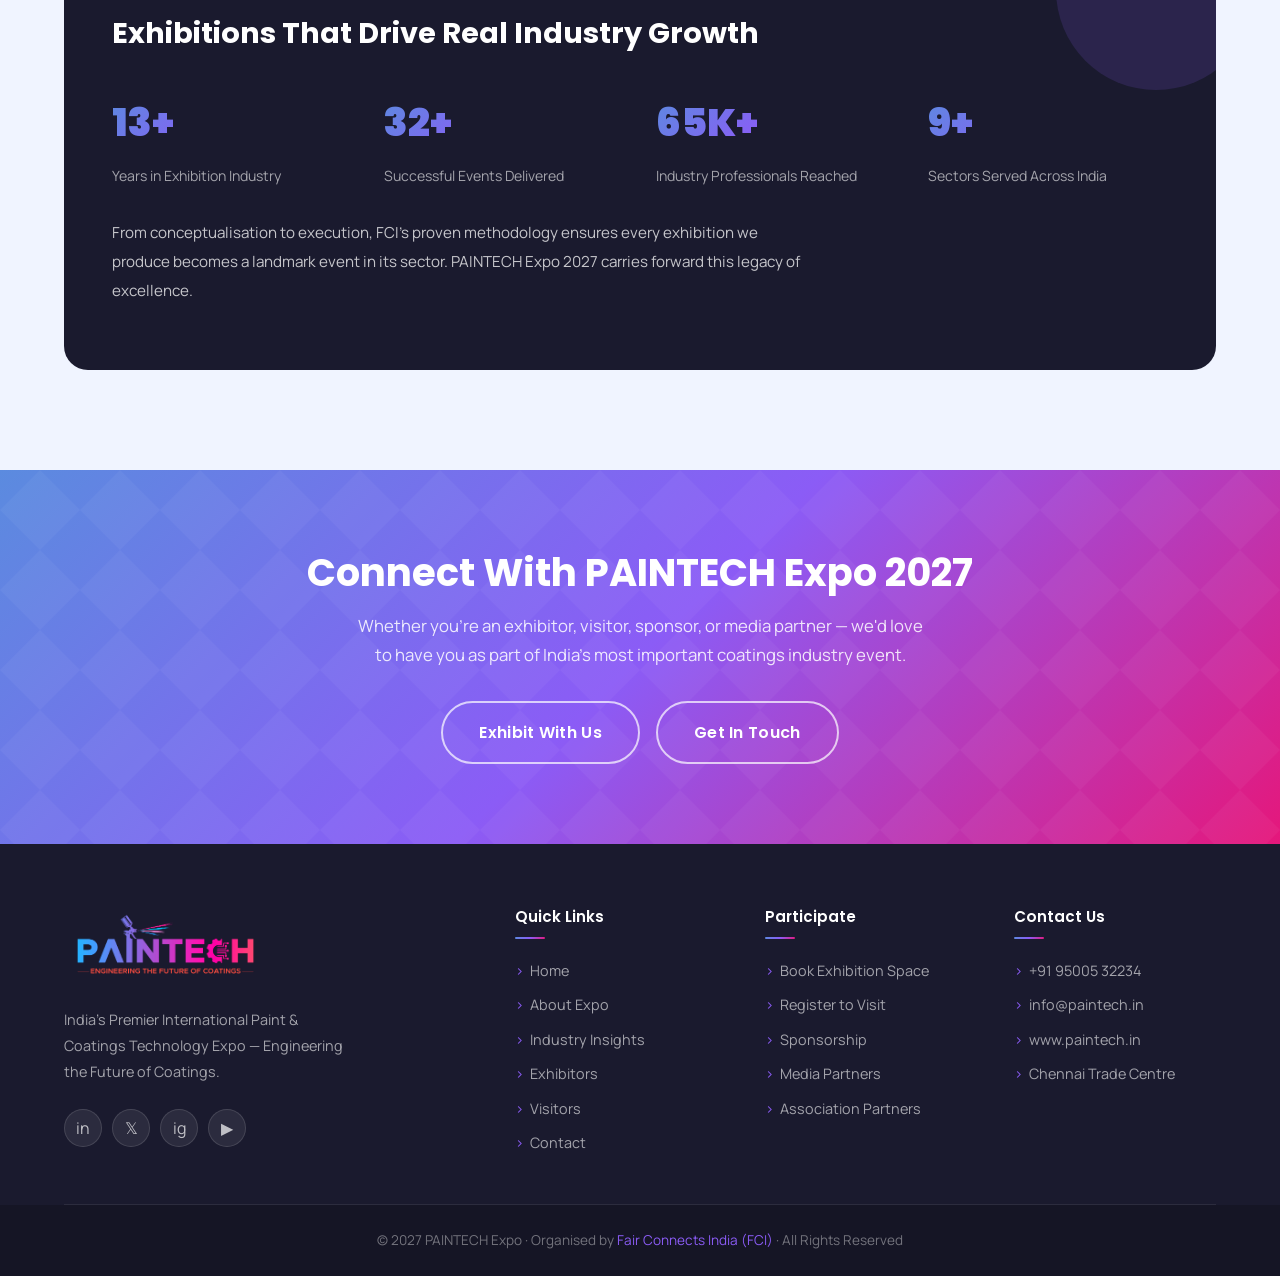
==== commit fc7c1871: "code added - relevant images added" ====
--- a/about.html
+++ b/about.html
@@ -29,7 +29,7 @@
         <div class="container">
             <div class="about-grid">
                 <div class="about-img fade-up">
-                    <img src="assets/images/gallery-1.jpg" alt="PAINTECH Expo Floor" />
+                    <img src="assets/images/marine1.jpg" alt="PAINTECH Expo Floor" />
                     <div class="about-img-badge">India's #1 Coatings Expo</div>
                 </div>
                 <div class="about-text fade-up fade-up-delay-2">
--- a/assets/css/styles.css
+++ b/assets/css/styles.css
@@ -1379,16 +1379,27 @@
     border-color: var(--violet);
 }
 
-.category-card .emoji {
-    font-size: 2rem;
-    margin-bottom: 12px;
-    display: block;
+.category-card .icon img {
+    height: 80px;
+    width: 100%;
+    object-fit: contain;
+    margin-bottom: 10px;
+    image-rendering: -webkit-optimize-contrast;
+    image-rendering: crisp-edges;
+    transform: translateZ(0);
 }
 
 .category-card h4 {
     font-size: 0.88rem;
     color: var(--dark);
     line-height: 1.4;
+}
+
+.category-card p {
+    font-size: 0.8rem;
+    color: var(--muted);
+    line-height: 1.5;
+    margin-top: 8px;
 }
 
 /* ──────────────────────────────────────────────────────────
@@ -1418,6 +1429,10 @@
 .why-card .icon {
     font-size: 2.6rem;
     margin-bottom: 20px;
+    display: flex;
+    justify-content: center;
+    color: linear-gradient(to top, rgba(26, 26, 46, 0.7) 0%, transparent 60%);
+    ;
 }
 
 .why-card h3 {
@@ -1881,6 +1896,7 @@
    RESPONSIVE
 ───────────────────────────────────────────────────────── */
 @media (max-width: 1024px) {
+
     .nav-links,
     .nav-actions {
         display: none;
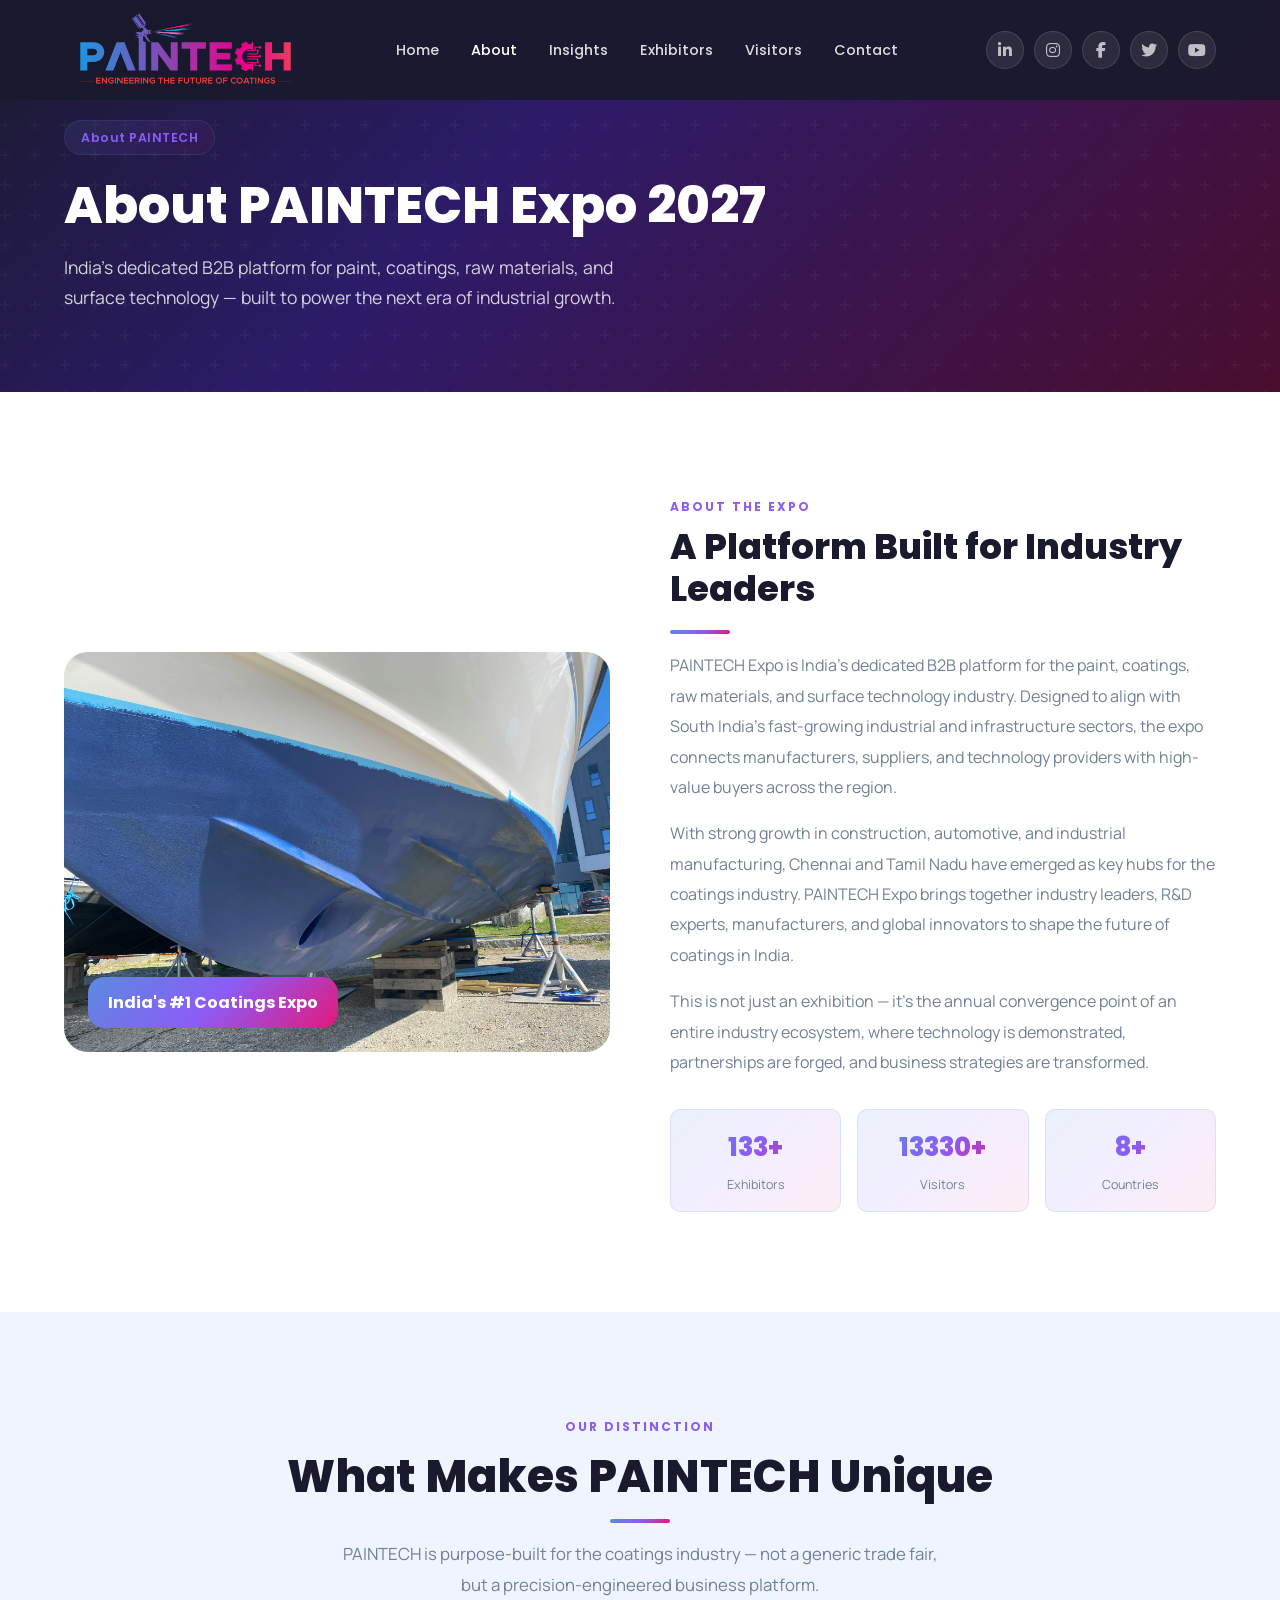
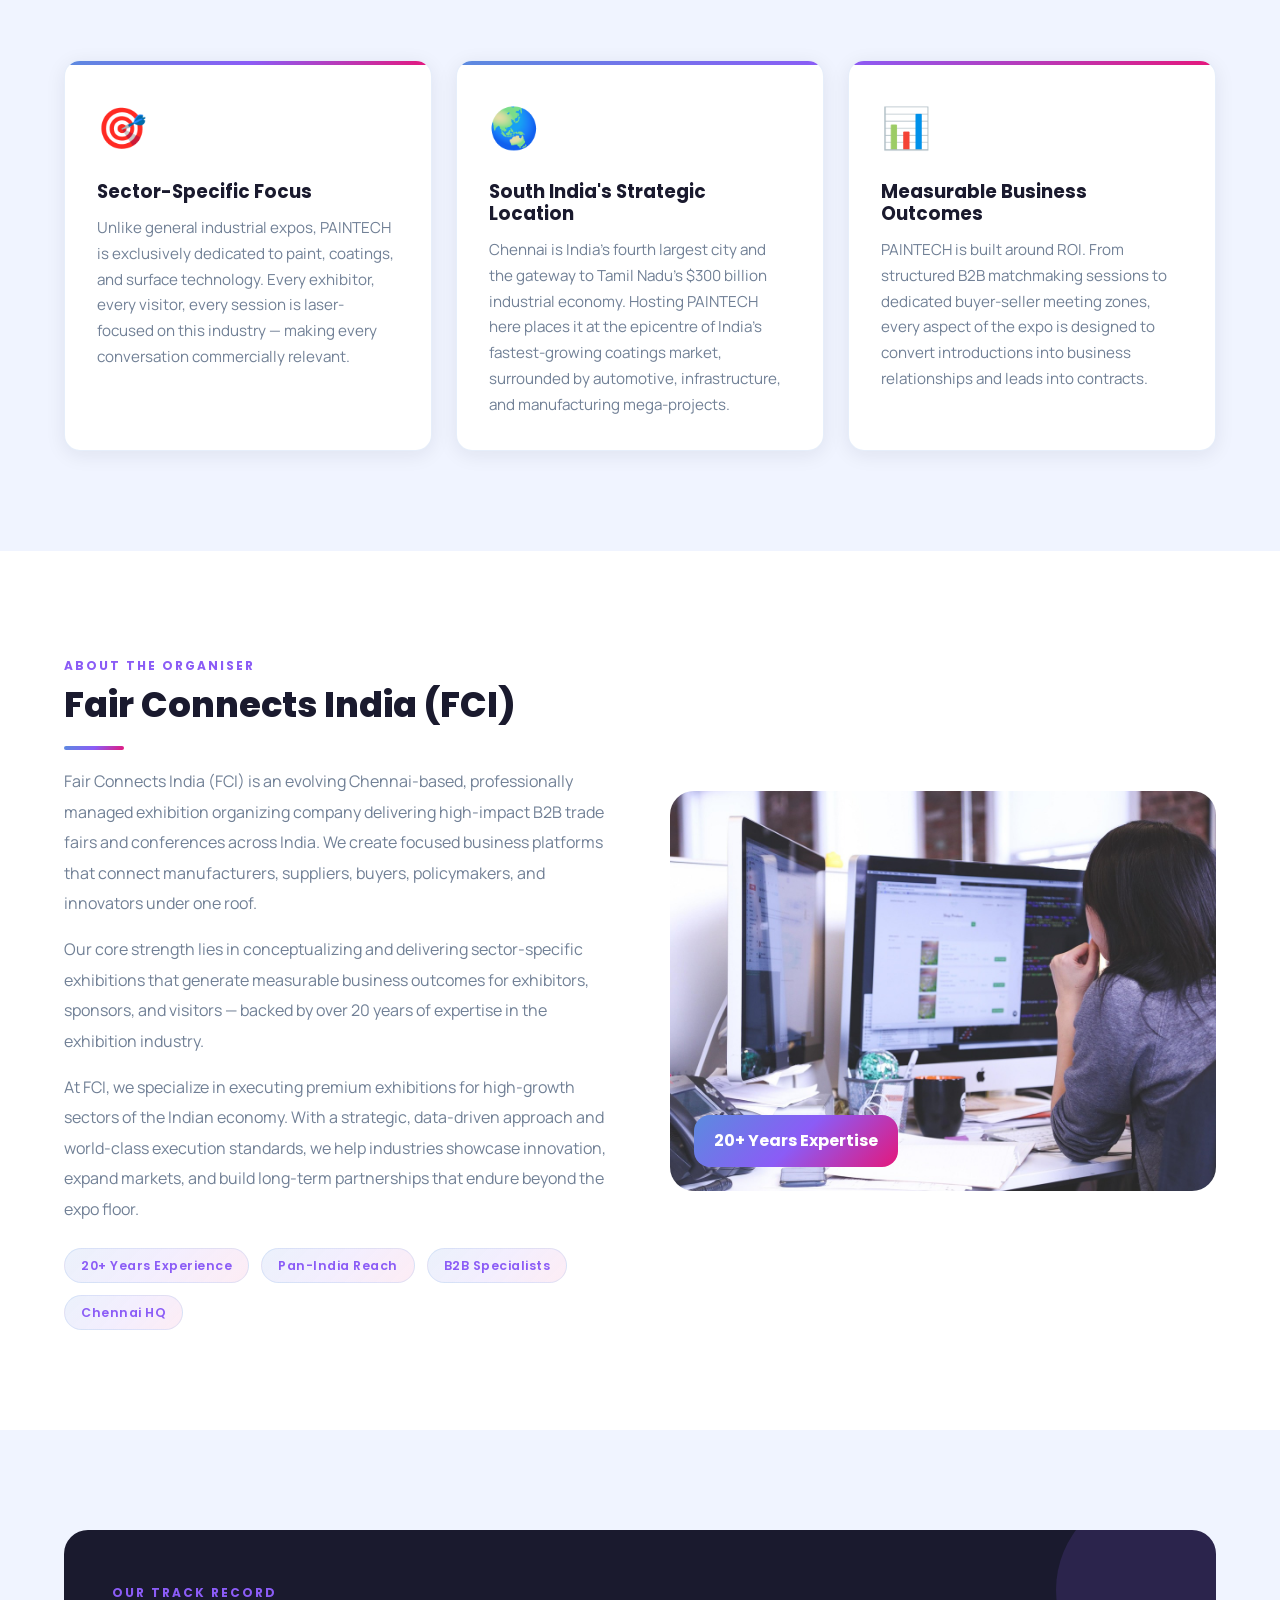
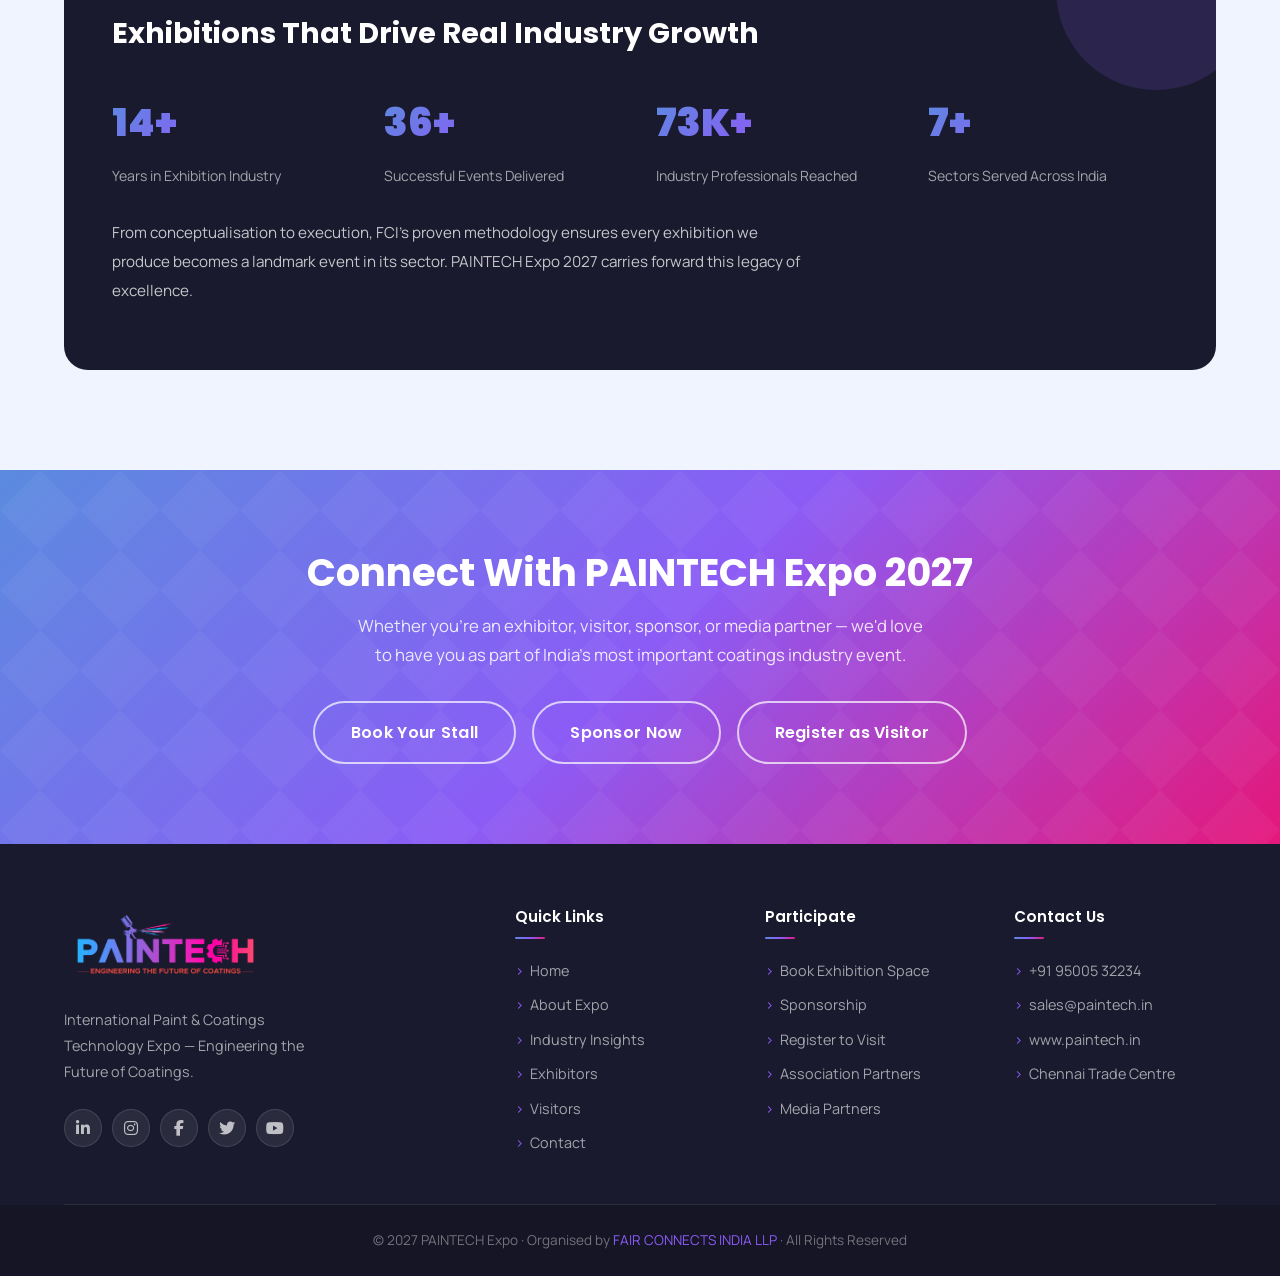
==== commit 8b036fb1: "partial changes based on the request - sonia" ====
--- a/about.html
+++ b/about.html
@@ -9,6 +9,7 @@
         content="About PAINTECH Expo and Fair Connects India — India's dedicated B2B platform for paint, coatings and surface technology." />
     <link rel="icon" type="image/svg+xml" href="/favicon.svg" />
     <link rel="stylesheet" href="assets/css/styles.css" />
+    <link rel="stylesheet" href="https://cdnjs.cloudflare.com/ajax/libs/font-awesome/6.7.2/css/all.min.css">
 </head>
 
 <body>
@@ -156,7 +157,7 @@
                         <div class="record-label">Industry Professionals Reached</div>
                     </div>
                     <div>
-                        <div class="record-num" data-target="15" data-suffix="+">15+</div>
+                        <div class="record-num" data-target="10" data-suffix="+">10+</div>
                         <div class="record-label">Sectors Served Across India</div>
                     </div>
                 </div>
@@ -175,8 +176,9 @@
             <p class="fade-up fade-up-delay-1">Whether you're an exhibitor, visitor, sponsor, or media partner — we'd
                 love to have you as part of India's most important coatings industry event.</p>
             <div class="btns fade-up fade-up-delay-2">
-                <a href="exhibitors.html" class="btn btn-outline-white btn-lg">Exhibit With Us</a>
-                <a href="contact.html" class="btn btn-outline-white btn-lg">Get In Touch</a>
+                <a href="exhibitors.html" class="btn btn-outline-white btn-lg">Book Your Stall</a>
+                <a href="contact.html" class="btn btn-outline-white btn-lg">Sponsor Now</a>
+                <a href="visitors.html" class="btn btn-outline-white btn-lg">Register as Visitor</a>
             </div>
         </div>
     </div>
--- a/assets/css/styles.css
+++ b/assets/css/styles.css
@@ -1846,6 +1846,12 @@
     border-color: transparent;
 }
 
+.navbar.scrolled .nav-actions .social-icon {
+    background: var(--grad);
+    color: white;
+    border-color: transparent;
+}
+
 .footer-bottom {
     padding: 24px 0;
     text-align: center;
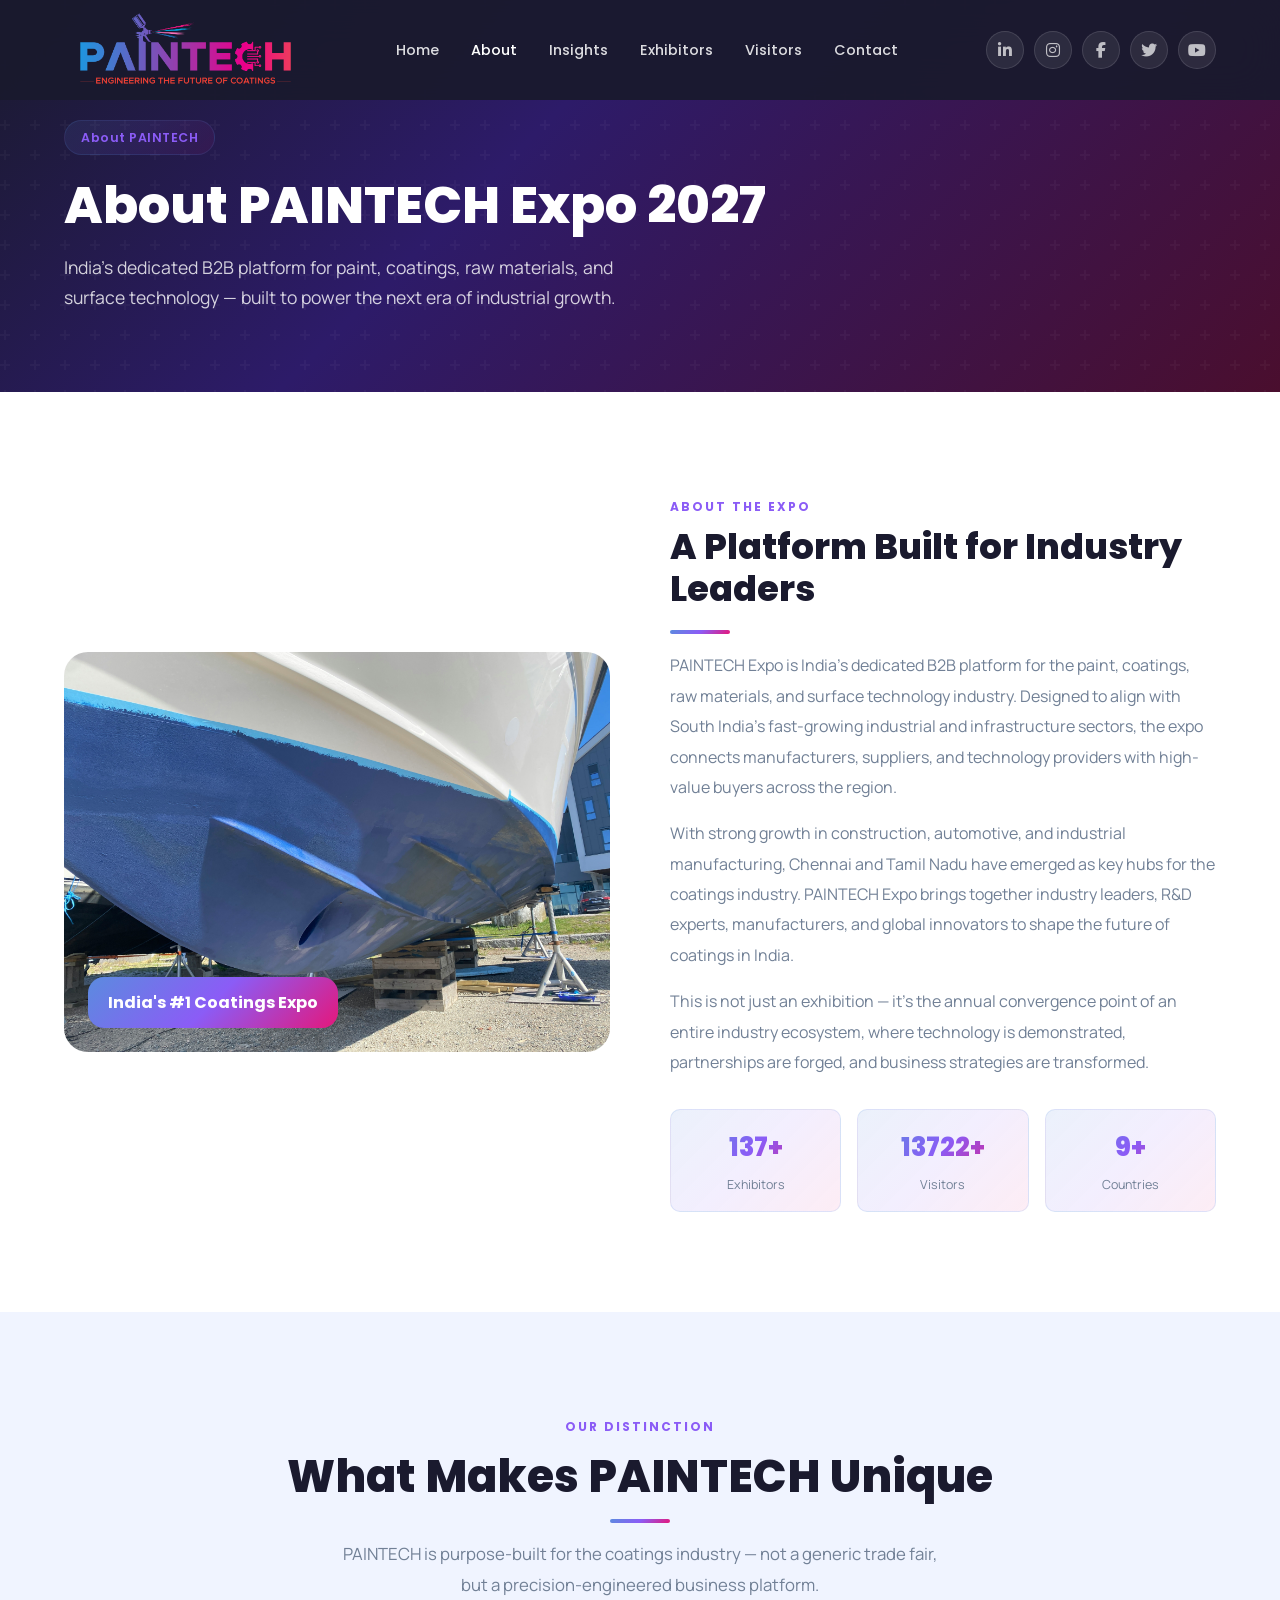
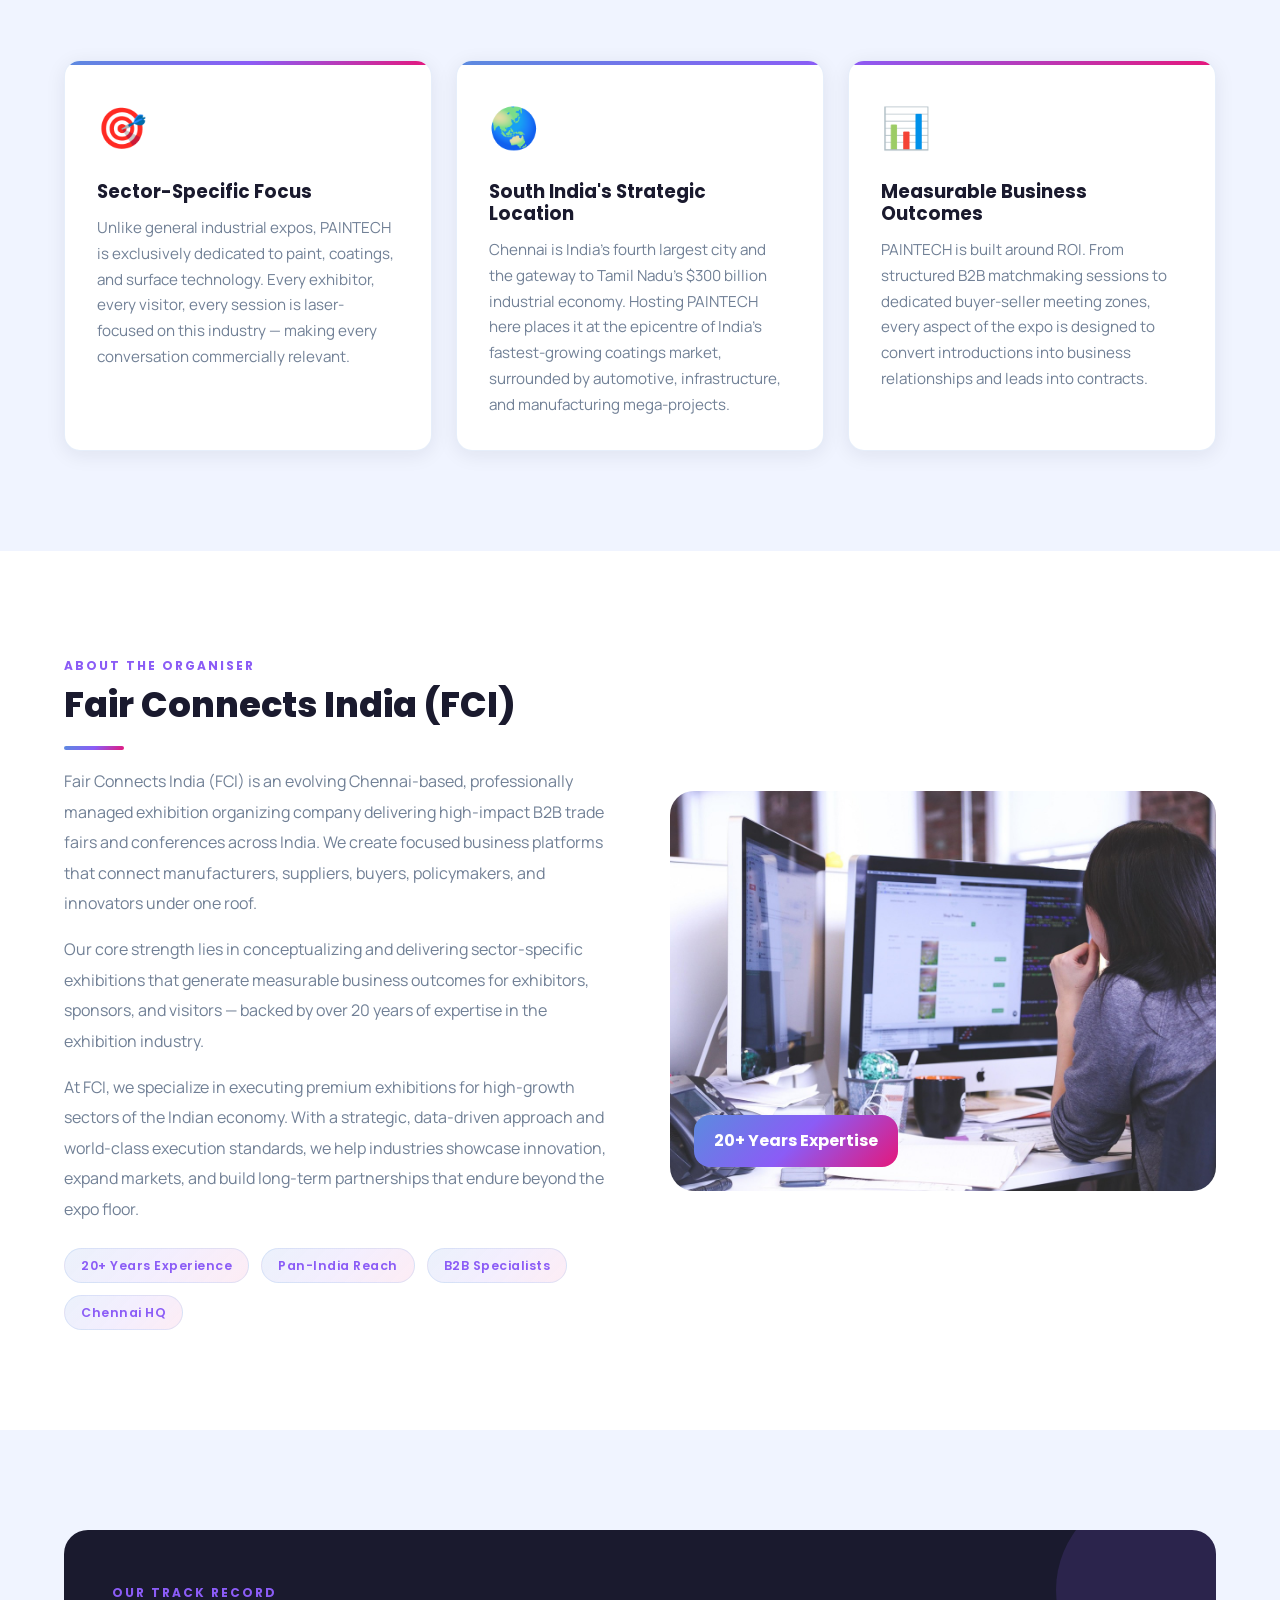
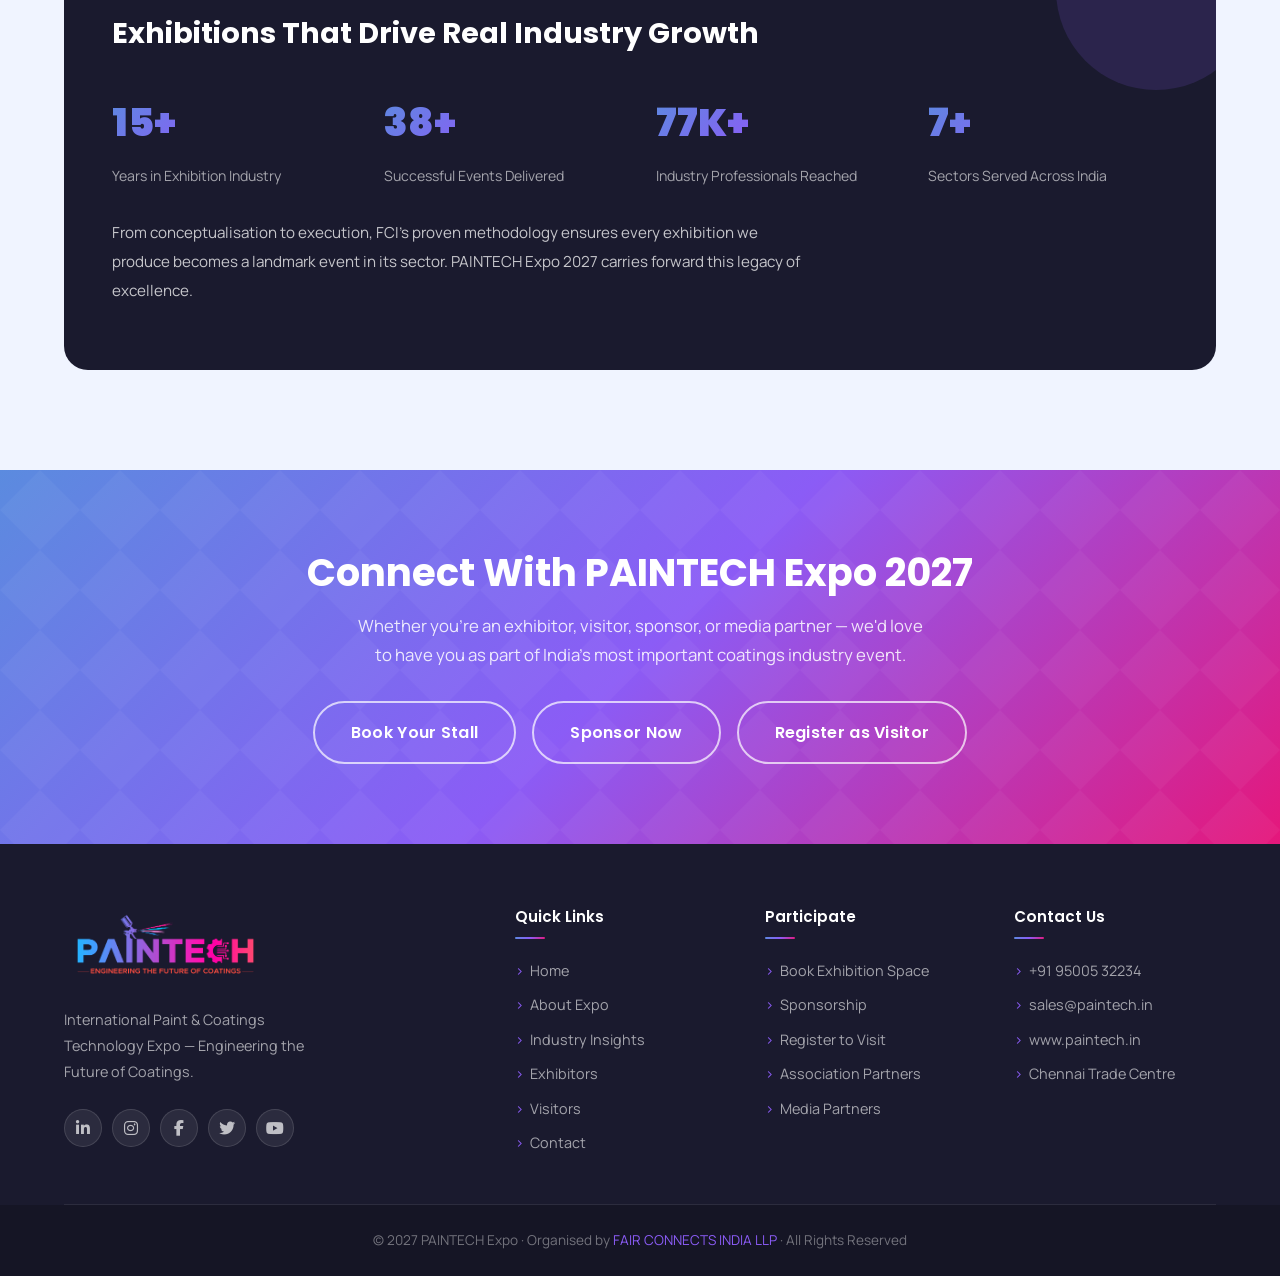
==== commit fb336d51: "added favicon logo" ====
--- a/about.html
+++ b/about.html
@@ -7,7 +7,7 @@
     <title>About – PAINTECH Expo 2027</title>
     <meta name="description"
         content="About PAINTECH Expo and Fair Connects India — India's dedicated B2B platform for paint, coatings and surface technology." />
-    <link rel="icon" type="image/svg+xml" href="/favicon.svg" />
+    <link rel="icon" type="image/svg+xml" href="favicon.svg" />
     <link rel="stylesheet" href="assets/css/styles.css" />
     <link rel="stylesheet" href="https://cdnjs.cloudflare.com/ajax/libs/font-awesome/6.7.2/css/all.min.css">
 </head>
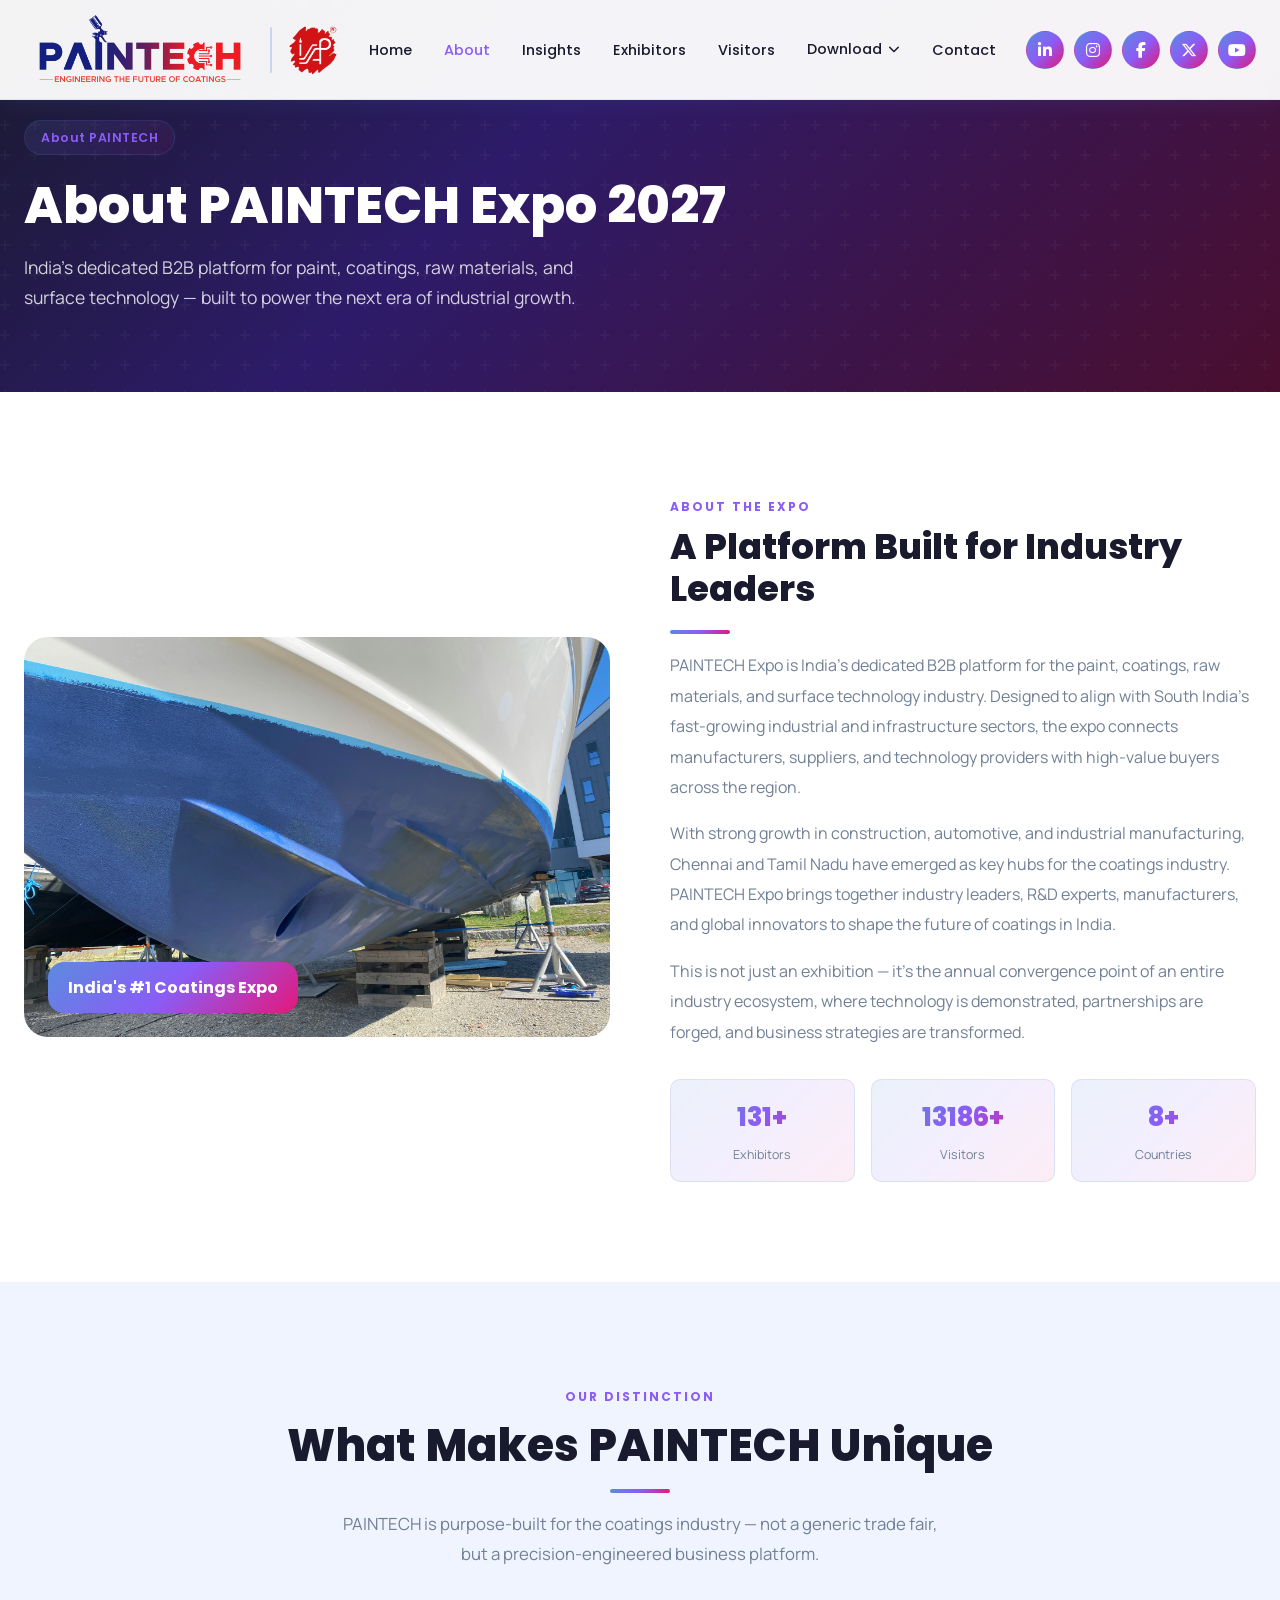
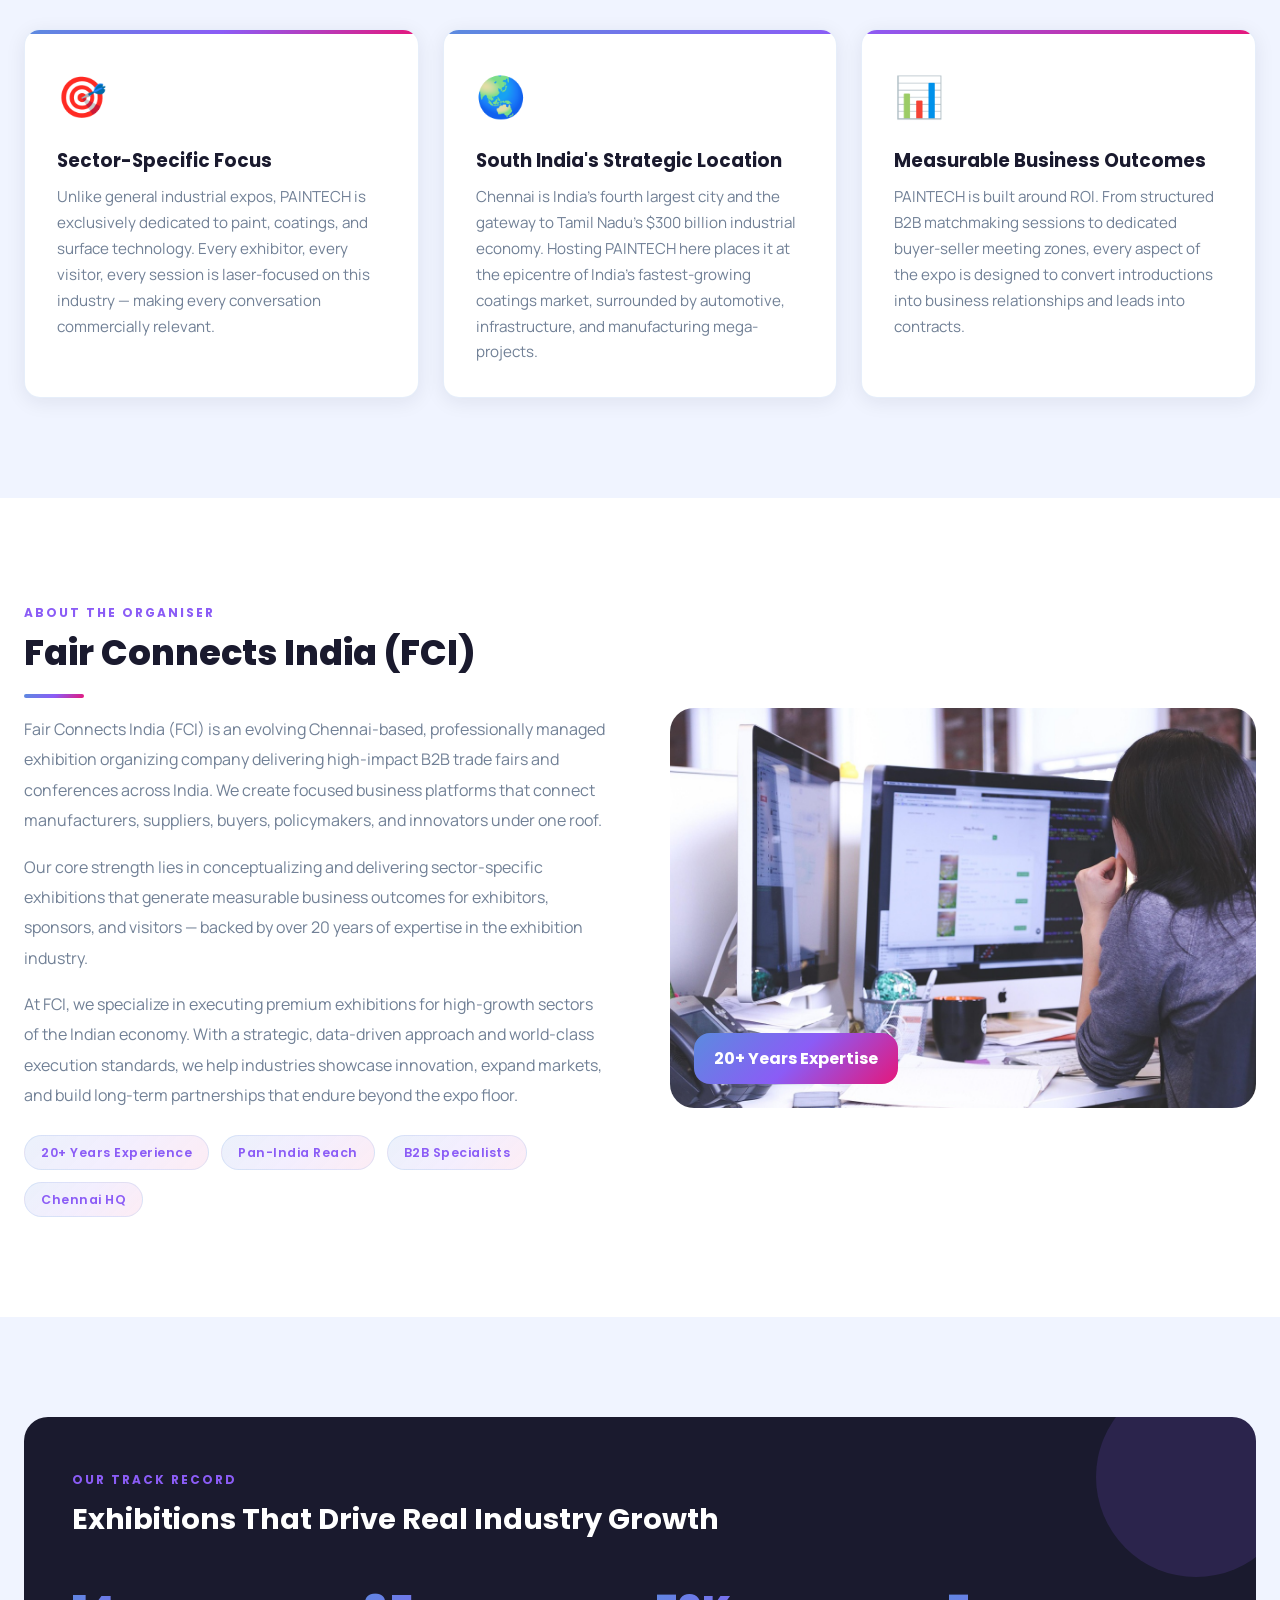
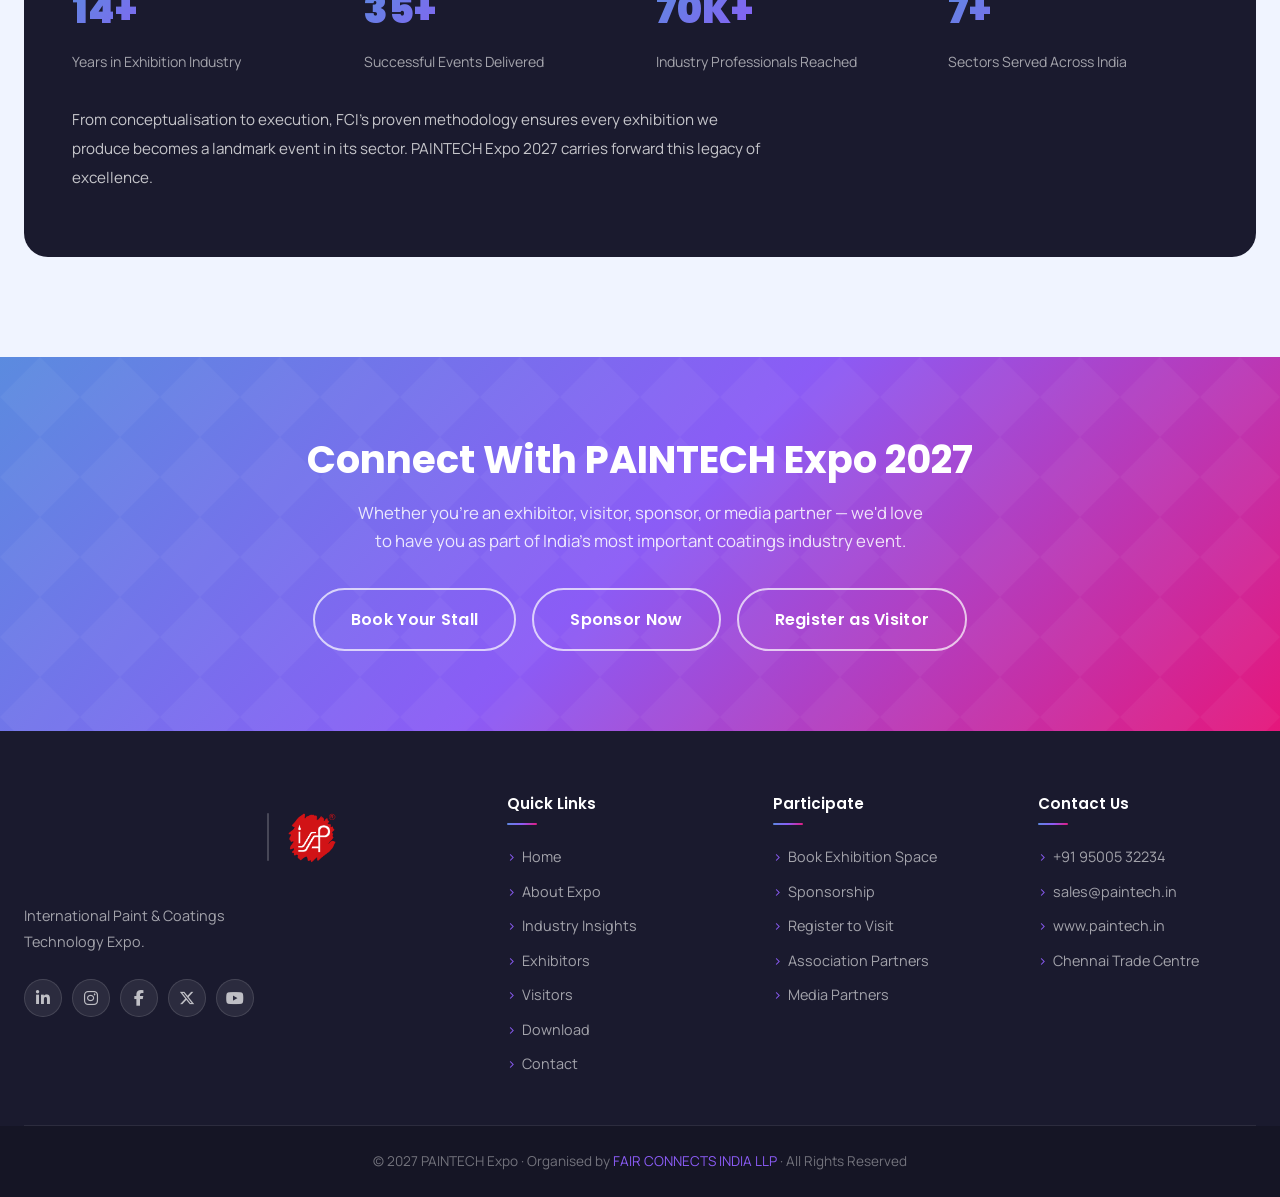
==== commit d55670dd: "vistor and space booking form and template added and logo and sponsor logo added, and form setup and" ====
--- a/about.html
+++ b/about.html
@@ -176,9 +176,9 @@
             <p class="fade-up fade-up-delay-1">Whether you're an exhibitor, visitor, sponsor, or media partner — we'd
                 love to have you as part of India's most important coatings industry event.</p>
             <div class="btns fade-up fade-up-delay-2">
-                <a href="exhibitors.html" class="btn btn-outline-white btn-lg">Book Your Stall</a>
+                <a href="book-your-space.html" class="btn btn-outline-white btn-lg">Book Your Stall</a>
                 <a href="contact.html" class="btn btn-outline-white btn-lg">Sponsor Now</a>
-                <a href="visitors.html" class="btn btn-outline-white btn-lg">Register as Visitor</a>
+                <a href="visitor-registration.html" class="btn btn-outline-white btn-lg">Register as Visitor</a>
             </div>
         </div>
     </div>
--- a/assets/css/styles.css
+++ b/assets/css/styles.css
@@ -102,7 +102,7 @@
 
 /* ─── Container ─────────────────────────────────────────── */
 .container {
-    max-width: 1200px;
+    max-width: 1280px;
     margin: 0 auto;
     padding: 0 24px;
 }
@@ -401,7 +401,8 @@
 }
 
 .navbar.dark-nav {
-    background: rgba(26, 26, 46, 0.95);
+    /* background: rgba(26, 26, 46, 0.95); */
+    background: rgba(255, 255, 255, 0.95);
     backdrop-filter: blur(20px);
 }
 
@@ -410,13 +411,34 @@
     align-items: center;
     justify-content: space-between;
     width: 100%;
-    max-width: 1200px;
+    max-width: 1280px;
     margin: 0 auto;
     padding: 0 24px;
 }
 
+.nav-logo {
+    display: inline-flex;
+    align-items: center;
+    gap: 14px;
+    flex-shrink: 0;
+}
+
+.nav-logo .nav-sponsor-logo {
+    height: 58px;
+    width: auto;
+    object-fit: contain;
+}
+
+.nav-logo-divider {
+    width: 1.5px;
+    height: 46px;
+    background: rgba(91, 139, 223, 0.28);
+    border-radius: 2px;
+    flex-shrink: 0;
+}
+
 .nav-logo img {
-    height: 90px;
+    height: 86px;
     width: auto;
     image-rendering: -webkit-optimize-contrast;
     image-rendering: crisp-edges;
@@ -589,7 +611,7 @@
     position: relative;
     z-index: 1;
     padding: calc(var(--nav-h) + 40px) 0 80px;
-    max-width: 1200px;
+    max-width: 1280px;
     margin: 0 auto;
     width: 100%;
     padding-left: 24px;
@@ -1758,8 +1780,42 @@
     border-bottom: 1px solid rgba(255, 255, 255, 0.08);
 }
 
+.footer-brand-logos {
+    display: inline-flex;
+    align-items: center;
+    gap: 16px;
+    margin-bottom: 24px;
+    flex-wrap: wrap;
+}
+
+.footer-brand-logos img {
+    margin-bottom: 0;
+}
+
+.footer-brand-logos .footer-sponsor-logo {
+    height: 58px;
+    width: auto;
+    margin-bottom: 0;
+    filter: none;
+    object-fit: contain;
+}
+
+.footer-logo-divider {
+    width: 1.5px;
+    height: 48px;
+    background: rgba(255, 255, 255, 0.2);
+    border-radius: 2px;
+    flex-shrink: 0;
+}
+
+.footer-brand .footer-main-logo {
+    height: 84px;
+    margin-bottom: 0;
+    filter: brightness(1.2);
+}
+
 .footer-brand img {
-    height: 75px;
+    height: 90px;
     margin-bottom: 24px;
     filter: brightness(1.2);
     image-rendering: -webkit-optimize-contrast;
@@ -1853,7 +1909,7 @@
 }
 
 .footer-bottom {
-    padding: 24px 0;
+    padding: 24px 5px;
     text-align: center;
     color: rgba(255, 255, 255, 0.4);
     font-size: 0.85rem;
@@ -1931,6 +1987,22 @@
         --nav-h: 100px;
     }
 
+    .nav-logo {
+        gap: 10px;
+    }
+
+    .nav-logo img {
+        height: 62px;
+    }
+
+    .nav-logo .nav-sponsor-logo {
+        height: 44px;
+    }
+
+    .nav-logo-divider {
+        height: 36px;
+    }
+
     .section {
         padding: 70px 0;
     }
@@ -2042,4 +2114,739 @@
         gap: 24px;
         text-align: center;
     }
-}+}
+
+
+/* ──────────────────────────────────────────────────────────
+   NAV DROPDOWN (DOWNLOAD MENU)
+───────────────────────────────────────────────────────── */
+.nav-dropdown {
+    position: relative;
+}
+
+.nav-dropdown-toggle {
+    display: inline-flex;
+    align-items: center;
+    gap: 6px;
+}
+
+.nav-dropdown-arrow {
+    font-size: 0.72rem;
+    transition: transform var(--transition);
+}
+
+.nav-dropdown:hover .nav-dropdown-arrow,
+.nav-dropdown.open .nav-dropdown-arrow {
+    transform: rotate(180deg);
+}
+
+.nav-dropdown-menu {
+    position: absolute;
+    top: calc(100% + 8px);
+    left: 0;
+    min-width: 225px;
+    background: var(--white);
+    border-radius: var(--radius-sm);
+    box-shadow: var(--shadow-md);
+    border: 1px solid var(--border);
+    padding: 8px;
+    display: flex;
+    flex-direction: column;
+    gap: 4px;
+    opacity: 0;
+    visibility: hidden;
+    transform: translateY(8px);
+    transition: opacity 0.22s ease, transform 0.22s ease, visibility 0.22s ease;
+    z-index: 1010;
+}
+
+.nav-dropdown::after {
+    content: '';
+    position: absolute;
+    top: 100%;
+    left: 0;
+    right: 0;
+    height: 10px;
+}
+
+.nav-dropdown:hover .nav-dropdown-menu,
+.nav-dropdown.open .nav-dropdown-menu {
+    opacity: 1;
+    visibility: visible;
+    transform: translateY(0);
+}
+
+.nav-dropdown-menu li a,
+.navbar.transparent .nav-links .nav-dropdown-menu li a,
+.navbar.dark-nav .nav-links .nav-dropdown-menu li a {
+    display: flex;
+    align-items: center;
+    gap: 10px;
+    padding: 10px 14px;
+    border-radius: 8px;
+    font-size: 0.88rem;
+    font-weight: 500;
+    color: var(--dark);
+    white-space: nowrap;
+}
+
+.nav-dropdown-menu li a i {
+    color: var(--violet);
+    width: 16px;
+    text-align: center;
+    font-size: 0.95rem;
+}
+
+.nav-dropdown-menu li a:hover,
+.navbar.transparent .nav-links .nav-dropdown-menu li a:hover,
+.navbar.dark-nav .nav-links .nav-dropdown-menu li a:hover {
+    color: var(--violet);
+    background: rgba(139, 92, 246, 0.08);
+}
+
+/* ─── Mobile Dropdown ────────────────────────────────────── */
+.mobile-dropdown {
+    display: flex;
+    flex-direction: column;
+    align-items: center;
+    width: 100%;
+}
+
+.mobile-dropdown-toggle {
+    font-family: var(--font-head);
+    font-size: 1.4rem;
+    font-weight: 600;
+    color: white;
+    padding: 10px 20px;
+    background: none;
+    border: none;
+    cursor: pointer;
+    display: inline-flex;
+    align-items: center;
+    gap: 8px;
+    transition: var(--transition);
+}
+
+.mobile-dropdown-toggle:hover {
+    color: var(--violet);
+}
+
+.mobile-dropdown.open .nav-dropdown-arrow {
+    transform: rotate(180deg);
+}
+
+.mobile-dropdown-menu {
+    display: none;
+    flex-direction: column;
+    align-items: center;
+    gap: 6px;
+    background: rgba(255, 255, 255, 0.06);
+    border-radius: var(--radius-sm);
+    padding: 10px 20px;
+    margin-top: 4px;
+}
+
+.mobile-dropdown.open .mobile-dropdown-menu {
+    display: flex;
+}
+
+.mobile-menu .mobile-dropdown-menu a {
+    font-size: 1.05rem;
+    font-weight: 500;
+    color: rgba(255, 255, 255, 0.85);
+    padding: 8px 16px;
+    display: inline-flex;
+    align-items: center;
+    gap: 10px;
+}
+
+.mobile-menu .mobile-dropdown-menu a i {
+    color: var(--violet);
+}
+
+
+.mobile-dropdown-header {
+    display: inline-flex;
+    align-items: center;
+    gap: 2px;
+}
+
+.mobile-dropdown-header .mobile-dropdown-link {
+    padding-right: 6px;
+}
+
+.mobile-dropdown-header .mobile-dropdown-toggle {
+    padding: 10px 12px;
+    font-size: 1.1rem;
+}
+
+/* ──────────────────────────────────────────────────────────
+   DOWNLOADS PAGE (3 OPTIONS) & POPUP MODAL
+───────────────────────────────────────────────────────── */
+.download-cards-grid {
+    display: grid;
+    grid-template-columns: repeat(3, 1fr);
+    gap: 28px;
+}
+
+.download-resource-card {
+    background: var(--white);
+    border-radius: var(--radius);
+    padding: 32px 28px;
+    border: 1.5px solid var(--border);
+    box-shadow: var(--shadow-card);
+    display: flex;
+    flex-direction: column;
+    transition: var(--transition);
+}
+
+.download-resource-card:hover {
+    transform: translateY(-4px);
+    box-shadow: var(--shadow-md);
+    border-color: var(--violet);
+}
+
+.drc-top {
+    display: flex;
+    align-items: center;
+    justify-content: space-between;
+    margin-bottom: 20px;
+}
+
+.drc-top .icon-box {
+    color: var(--white);
+}
+
+.download-resource-card h3 {
+    font-size: 1.3rem;
+    margin-bottom: 10px;
+    color: var(--dark);
+}
+
+.download-resource-card p {
+    font-size: 0.94rem;
+    color: var(--muted);
+    line-height: 1.75;
+    margin-bottom: 24px;
+    flex: 1;
+}
+
+.drc-actions {
+    display: flex;
+    align-items: center;
+}
+
+.drc-actions .btn {
+    width: 100%;
+    justify-content: center;
+}
+
+/* ─── Download Lead Popup Modal ──────────────────────────── */
+.dl-modal-overlay {
+    position: fixed;
+    inset: 0;
+    z-index: 2000;
+    background: rgba(26, 26, 46, 0.72);
+    backdrop-filter: blur(6px);
+    -webkit-backdrop-filter: blur(6px);
+    display: flex;
+    align-items: center;
+    justify-content: center;
+    padding: 20px;
+    opacity: 0;
+    visibility: hidden;
+    transition: opacity 0.25s ease, visibility 0.25s ease;
+}
+
+.dl-modal-overlay.open {
+    opacity: 1;
+    visibility: visible;
+}
+
+.dl-modal-card {
+    position: relative;
+    width: 100%;
+    max-width: 620px;
+    max-height: 92vh;
+    overflow-y: auto;
+    background: var(--white);
+    border-radius: var(--radius-lg);
+    padding: 28px 32px;
+    box-shadow: var(--shadow-lg);
+    border: 1px solid var(--border);
+    transform: translateY(16px) scale(0.98);
+    transition: transform 0.25s ease;
+    scrollbar-width: thin;
+    scrollbar-color: rgba(139, 92, 246, 0.35) transparent;
+}
+
+.dl-modal-card::-webkit-scrollbar {
+    width: 5px;
+}
+
+.dl-modal-card::-webkit-scrollbar-track {
+    background: transparent;
+    margin-block: 22px;
+}
+
+.dl-modal-card::-webkit-scrollbar-thumb {
+    background: rgba(139, 92, 246, 0.35);
+    border-radius: 999px;
+}
+
+.dl-modal-card::-webkit-scrollbar-thumb:hover {
+    background: var(--violet);
+}
+
+.dl-modal-overlay.open .dl-modal-card {
+    transform: translateY(0) scale(1);
+}
+
+.dl-modal-close {
+    position: absolute;
+    top: 18px;
+    right: 18px;
+    width: 36px;
+    height: 36px;
+    border-radius: 50%;
+    border: 1px solid var(--border);
+    background: var(--light);
+    color: var(--dark);
+    font-size: 1.05rem;
+    cursor: pointer;
+    display: flex;
+    align-items: center;
+    justify-content: center;
+    transition: var(--transition);
+}
+
+.dl-modal-close:hover {
+    background: var(--grad);
+    color: var(--white);
+    border-color: transparent;
+}
+
+.dl-modal-header {
+    margin-bottom: 18px;
+    padding-right: 36px;
+}
+
+.dl-modal-header h3 {
+    font-size: 1.4rem;
+    margin: 8px 0 4px;
+    color: var(--dark);
+}
+
+.dl-modal-header p {
+    font-size: 0.88rem;
+    color: var(--muted);
+}
+
+.dl-modal-form .form-row {
+    display: grid;
+    grid-template-columns: 1fr 1fr;
+    gap: 14px;
+    margin-bottom: 12px;
+}
+
+.dl-modal-form .form-group {
+    display: flex;
+    flex-direction: column;
+    gap: 5px;
+}
+
+.dl-modal-form label {
+    font-family: var(--font-head);
+    font-size: 0.8rem;
+    font-weight: 600;
+    color: var(--dark);
+}
+
+.dl-modal-form input,
+.dl-modal-form select {
+    width: 100%;
+    padding: 9px 13px;
+    border-radius: var(--radius-sm);
+    border: 1.5px solid var(--border);
+    background: var(--light);
+    font-family: var(--font-body);
+    font-size: 0.9rem;
+    color: var(--dark);
+    outline: none;
+    transition: var(--transition);
+}
+
+.dl-modal-form input:focus,
+.dl-modal-form select:focus {
+    border-color: var(--violet);
+    background: var(--white);
+    box-shadow: 0 0 0 3px rgba(139, 92, 246, 0.12);
+}
+
+.dl-modal-form input.input-error,
+.dl-modal-form select.input-error {
+    border-color: #E53E3E;
+    background: #FFF5F5;
+    box-shadow: 0 0 0 3px rgba(229, 62, 62, 0.12);
+}
+
+.dl-field-error {
+    font-size: 0.74rem;
+    font-weight: 600;
+    color: #E53E3E;
+    min-height: 0;
+    line-height: 1.3;
+}
+
+.dl-field-error:empty {
+    display: none;
+}
+
+.dl-submit-btn {
+    width: 100%;
+    justify-content: center;
+    margin-top: 10px;
+    padding: 14px 24px;
+}
+
+.dl-form-status {
+    margin-top: 12px;
+    font-size: 0.88rem;
+    font-weight: 600;
+    text-align: center;
+    display: none;
+}
+
+.dl-form-status.success {
+    display: block;
+    color: #059669;
+}
+
+@media (max-width: 992px) {
+    .download-cards-grid {
+        grid-template-columns: 1fr;
+    }
+}
+
+@media (max-width: 600px) {
+    .dl-modal-card {
+        padding: 26px 20px;
+    }
+
+    .dl-modal-form .form-row {
+        grid-template-columns: 1fr;
+        gap: 12px;
+    }
+}
+
+
+/* ──────────────────────────────────────────────────────────
+   VISITOR REGISTRATION STANDALONE PAGE
+───────────────────────────────────────────────────────── */
+.vreg-body {
+    background: #F4F7FC;
+}
+
+.vreg-top-strip {
+    margin-top: var(--nav-h);
+    background: var(--white);
+    border-bottom: 1px solid var(--border);
+    padding: 14px 0;
+}
+
+.vreg-top-strip-inner {
+    display: flex;
+    align-items: center;
+    justify-content: space-between;
+    gap: 16px;
+    flex-wrap: wrap;
+}
+
+.vreg-event-meta {
+    display: flex;
+    align-items: center;
+    gap: 24px;
+    flex-wrap: wrap;
+    font-family: var(--font-head);
+    font-size: 0.88rem;
+    font-weight: 600;
+    color: var(--dark);
+}
+
+.vreg-event-meta span {
+    display: inline-flex;
+    align-items: center;
+    gap: 8px;
+}
+
+.vreg-event-meta i {
+    color: var(--violet);
+}
+
+.vreg-section {
+    padding: 40px 0 80px;
+}
+
+.vreg-page-title {
+    text-align: center;
+    font-size: clamp(1.75rem, 3vw, 2.3rem);
+    font-weight: 800;
+    color: var(--dark);
+    margin-bottom: 24px;
+}
+
+.vreg-banner-bar {
+    max-width: 960px;
+    margin: 0 auto;
+    background: var(--grad-hero);
+    color: var(--white);
+    padding: 16px 28px;
+    border-radius: var(--radius) var(--radius) 0 0;
+    display: flex;
+    align-items: center;
+    justify-content: center;
+    gap: 16px;
+    flex-wrap: wrap;
+    font-family: var(--font-head);
+    font-size: 0.95rem;
+    font-weight: 600;
+    text-align: center;
+}
+
+.vreg-banner-chip {
+    background: var(--grad);
+    color: var(--white);
+    padding: 5px 16px;
+    border-radius: var(--radius-full);
+    font-size: 0.78rem;
+    font-weight: 700;
+    letter-spacing: 0.4px;
+    text-transform: uppercase;
+    display: inline-flex;
+    align-items: center;
+    gap: 6px;
+}
+
+.vreg-card {
+    max-width: 960px;
+    margin: 0 auto;
+    background: var(--white);
+    border-radius: 0 0 var(--radius) var(--radius);
+    box-shadow: var(--shadow-card);
+    border: 1px solid var(--border);
+    border-top: none;
+    padding: 36px 40px 44px;
+}
+
+.vreg-section-heading {
+    border-bottom: 1.5px solid var(--border);
+    padding-bottom: 10px;
+    margin-bottom: 22px;
+}
+
+.vreg-section-heading h2 {
+    font-size: 1.2rem;
+    font-weight: 700;
+    color: var(--dark);
+}
+
+.vreg-field-row {
+    display: grid;
+    gap: 20px;
+    margin-bottom: 18px;
+}
+
+.vreg-cols-1 {
+    grid-template-columns: 1fr;
+}
+
+.vreg-cols-2 {
+    grid-template-columns: 1fr 1fr;
+}
+
+.vreg-cols-3 {
+    grid-template-columns: 140px 1fr 1fr;
+}
+
+.vreg-form-group {
+    display: flex;
+    flex-direction: column;
+    gap: 6px;
+}
+
+.vreg-label {
+    font-family: var(--font-head);
+    font-size: 0.84rem;
+    font-weight: 600;
+    color: var(--dark);
+    line-height: 1.45;
+}
+
+.vreg-label .req,
+.vreg-channel-name .req,
+.vreg-checkbox-label .req {
+    color: var(--pink);
+    margin-right: 3px;
+    font-weight: 700;
+}
+
+.vreg-form input[type="text"],
+.vreg-form input[type="email"],
+.vreg-form input[type="tel"],
+.vreg-form input[type="url"],
+.vreg-form select,
+.vreg-form textarea {
+    width: 100%;
+    padding: 10px 14px;
+    border-radius: 8px;
+    border: 1.5px solid rgba(91, 139, 223, 0.25);
+    background: var(--white);
+    font-family: var(--font-body);
+    font-size: 0.9rem;
+    color: var(--dark);
+    outline: none;
+    transition: var(--transition);
+}
+
+.vreg-form textarea {
+    min-height: 110px;
+    resize: vertical;
+    line-height: 1.6;
+}
+
+.vreg-form input:focus,
+.vreg-form select:focus,
+.vreg-form textarea:focus {
+    border-color: var(--violet);
+    box-shadow: 0 0 0 3px rgba(139, 92, 246, 0.12);
+}
+
+.vreg-form input.input-error,
+.vreg-form select.input-error,
+.vreg-form textarea.input-error {
+    border-color: #E53E3E;
+    background: #FFF5F5;
+    box-shadow: 0 0 0 3px rgba(229, 62, 62, 0.12);
+}
+
+.vreg-phone-wrap {
+    display: grid;
+    grid-template-columns: 120px 1fr;
+    gap: 8px;
+}
+
+.vreg-radio-inline {
+    display: flex;
+    align-items: center;
+    gap: 24px;
+    padding-top: 4px;
+}
+
+.vreg-radio-label {
+    display: inline-flex;
+    align-items: center;
+    gap: 7px;
+    font-size: 0.9rem;
+    font-weight: 500;
+    color: var(--text);
+    cursor: pointer;
+}
+
+.vreg-radio-label input[type="radio"],
+.vreg-channel-item input[type="radio"],
+.vreg-checkbox-label input[type="checkbox"] {
+    accent-color: var(--violet);
+    width: 16px;
+    height: 16px;
+    cursor: pointer;
+}
+
+/* Disclaimer Section */
+.vreg-disclaimer-box {
+    background: #F8FAFF;
+    border: 1px solid var(--border);
+    border-radius: var(--radius-sm);
+    padding: 24px 28px;
+    margin-bottom: 24px;
+}
+
+.vreg-disclaimer-box h4 {
+    font-size: 0.92rem;
+    font-weight: 700;
+    color: var(--dark);
+    margin-bottom: 6px;
+    letter-spacing: 0.3px;
+}
+
+.vreg-disclaimer-intro {
+    font-size: 0.88rem;
+    color: var(--text);
+    margin-bottom: 12px;
+}
+
+.vreg-disclaimer-list {
+    padding-left: 20px;
+    display: flex;
+    flex-direction: column;
+    gap: 8px;
+    font-size: 0.84rem;
+    color: var(--text);
+    line-height: 1.65;
+}
+
+.vreg-disclaimer-list li strong {
+    color: var(--dark);
+}
+
+.vreg-disclaimer-list a,
+.vreg-disclaimer-footer a,
+.vreg-consent-section a {
+    color: var(--blue);
+    font-weight: 600;
+    text-decoration: underline;
+}
+
+.vreg-disclaimer-footer {
+    margin-top: 14px;
+    font-size: 0.86rem;
+    font-weight: 600;
+    color: var(--dark);
+}
+
+/* Consent Section */
+.vreg-consent-section {
+    display: flex;
+    flex-direction: column;
+    gap: 20px;
+    margin-bottom: 32px;
+}
+
+.vreg-checkbox-label {
+    display: inline-flex;
+    align-items: center;
+    gap: 10px;
+    font-size: 0.9rem;
+    font-weight: 600;
+    color: var(--dark);
+    cursor: pointer;
+}
+
+.vreg-submit-wrap {
+    text-align: center;
+}
+
+.vreg-submit-btn {
+    min-width: 240px;
+    justify-content: center;
+}
+
+@media (max-width: 768px) {
+    .vreg-card {
+        padding: 24px 20px 32px;
+    }
+
+    .vreg-cols-2,
+    .vreg-cols-3 {
+        grid-template-columns: 1fr;
+    }
+}
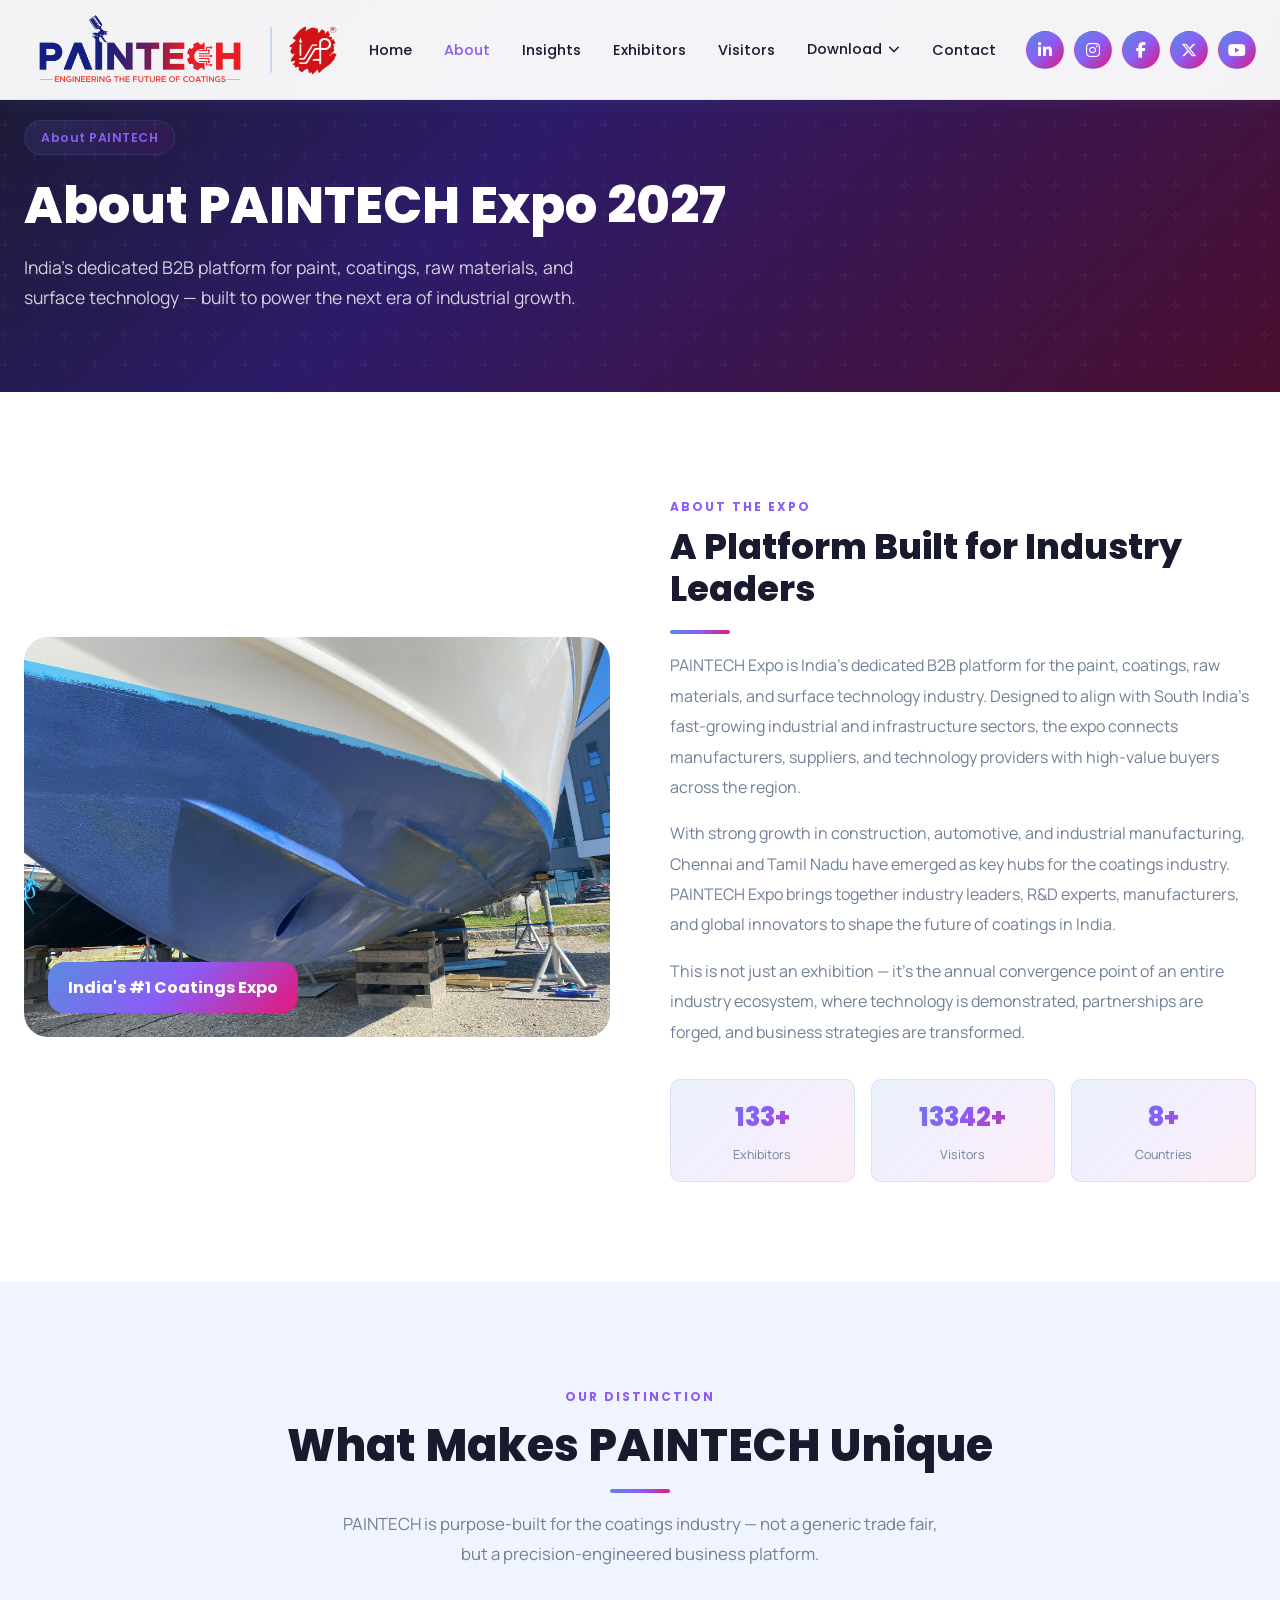
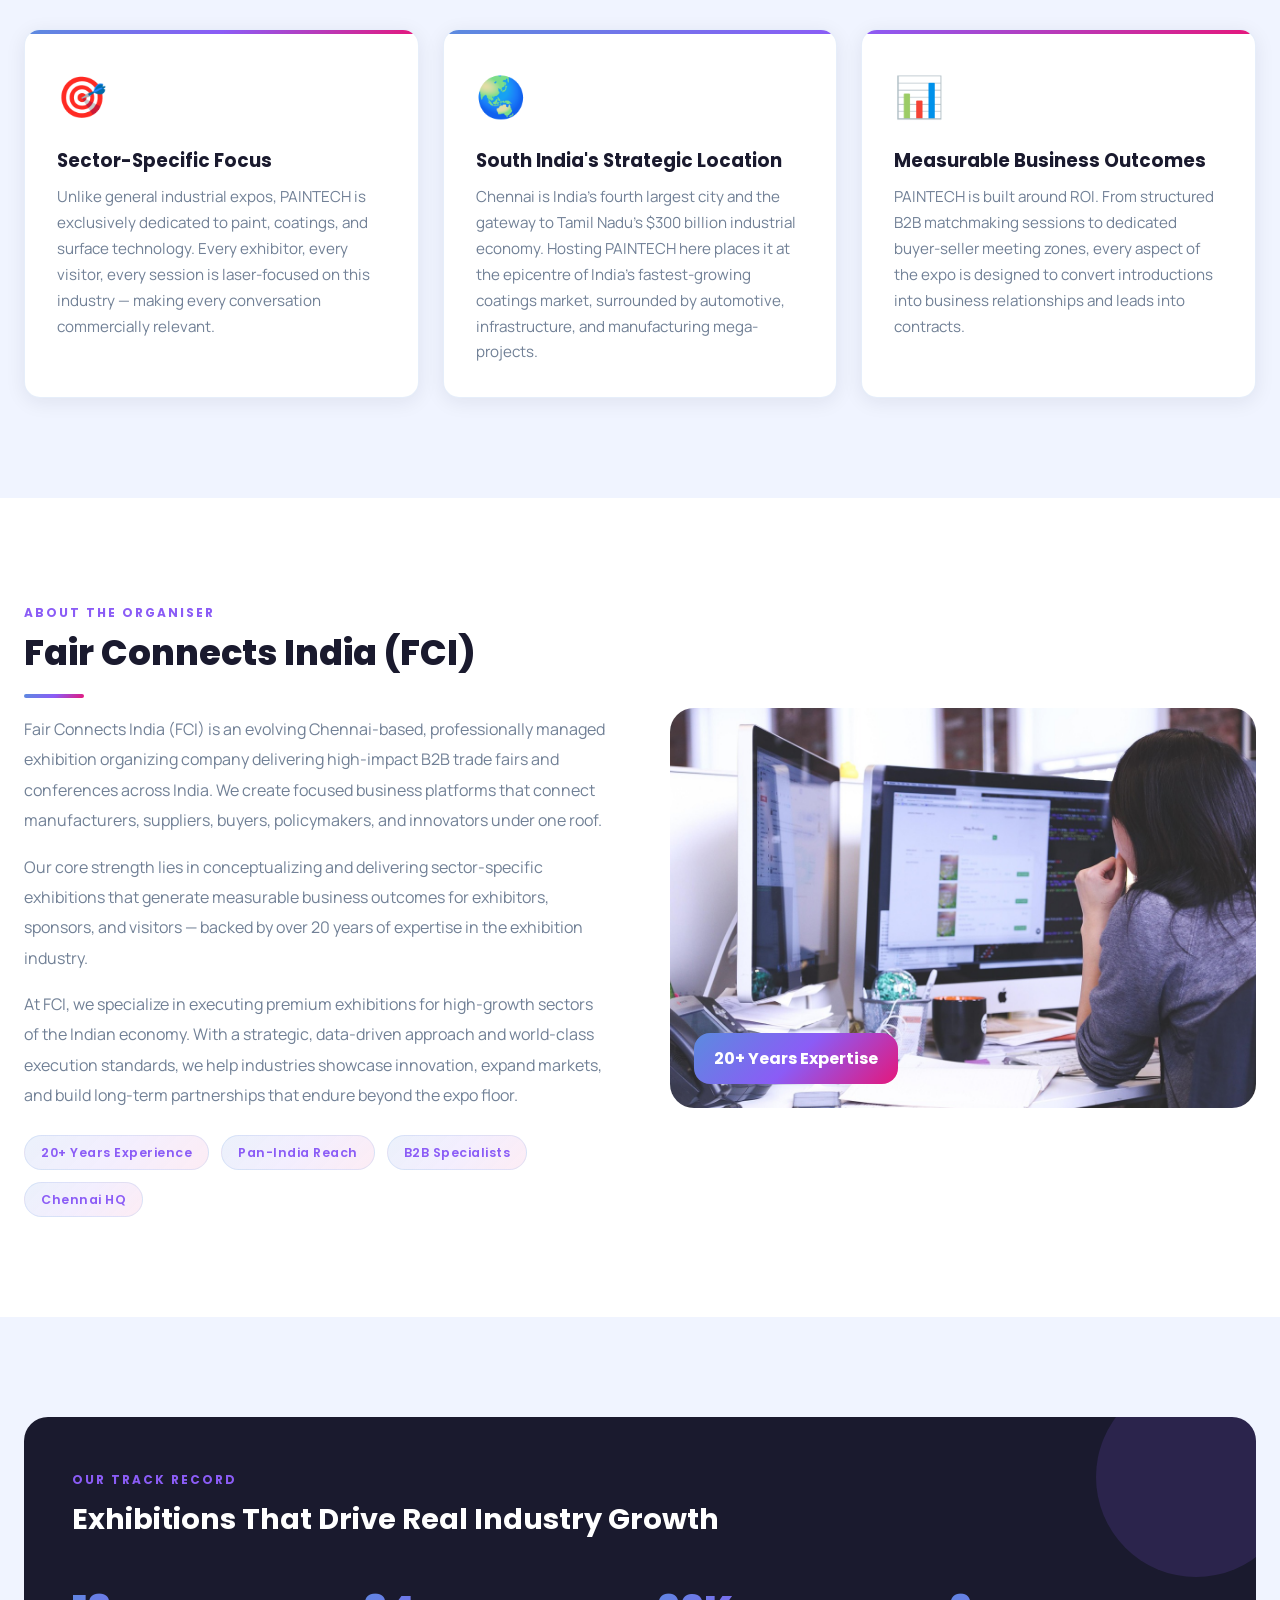
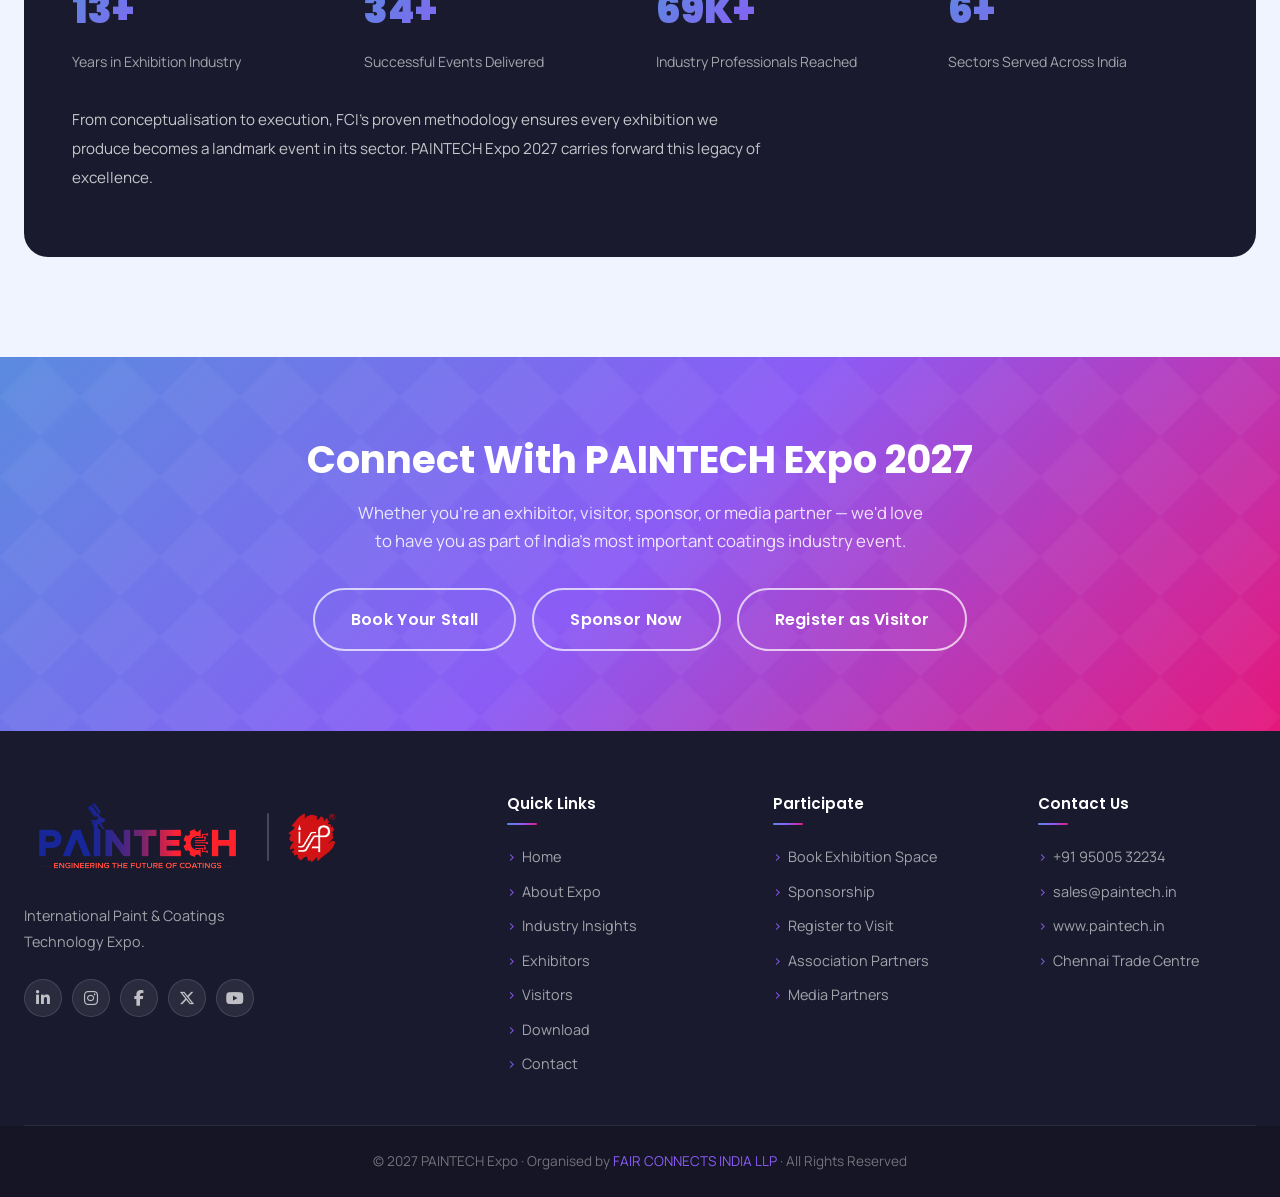
==== commit 0324fe73: "Become sponsor, social link url added, template changes to maintain common mail template, download f" ====
--- a/about.html
+++ b/about.html
@@ -177,7 +177,7 @@
                 love to have you as part of India's most important coatings industry event.</p>
             <div class="btns fade-up fade-up-delay-2">
                 <a href="book-your-space.html" class="btn btn-outline-white btn-lg">Book Your Stall</a>
-                <a href="contact.html" class="btn btn-outline-white btn-lg">Sponsor Now</a>
+                <a href="become-a-sponsor.html" class="btn btn-outline-white btn-lg">Sponsor Now</a>
                 <a href="visitor-registration.html" class="btn btn-outline-white btn-lg">Register as Visitor</a>
             </div>
         </div>
--- a/assets/css/styles.css
+++ b/assets/css/styles.css
@@ -557,6 +557,21 @@
 
 .mobile-menu a:hover {
     color: var(--violet);
+}
+
+.mobile-social {
+    display: flex;
+    align-items: center;
+    justify-content: center;
+    gap: 12px;
+    margin-top: 12px;
+}
+
+.mobile-menu .social-icon {
+    width: 42px;
+    height: 42px;
+    padding: 0;
+    font-size: 1.05rem;
 }
 
 .mobile-close {
@@ -2440,6 +2455,96 @@
 .dl-modal-header p {
     font-size: 0.88rem;
     color: var(--muted);
+}
+
+.dl-doc-selector {
+    margin-bottom: 14px;
+    padding: 12px 14px;
+    background: var(--light);
+    border: 1.5px solid var(--border);
+    border-radius: var(--radius-sm);
+    display: flex;
+    flex-direction: column;
+    gap: 8px;
+}
+
+.dl-doc-selector-head {
+    display: flex;
+    align-items: center;
+    justify-content: space-between;
+    gap: 10px;
+}
+
+.dl-select-all-btn {
+    background: none;
+    border: none;
+    padding: 2px 8px;
+    font-family: var(--font-head);
+    font-size: 0.76rem;
+    font-weight: 700;
+    color: var(--violet);
+    cursor: pointer;
+    border-radius: 6px;
+    transition: var(--transition);
+}
+
+.dl-select-all-btn:hover {
+    background: rgba(139, 92, 246, 0.12);
+}
+
+.dl-doc-chips {
+    display: grid;
+    grid-template-columns: repeat(3, 1fr);
+    gap: 8px;
+}
+
+.dl-doc-chip {
+    display: inline-flex;
+    align-items: center;
+    gap: 7px;
+    padding: 8px 10px;
+    background: var(--white);
+    border: 1.5px solid var(--border);
+    border-radius: 8px;
+    cursor: pointer;
+    font-family: var(--font-head);
+    font-size: 0.78rem;
+    font-weight: 600;
+    color: var(--dark);
+    transition: var(--transition);
+    user-select: none;
+}
+
+.dl-doc-chip:hover {
+    border-color: var(--violet);
+}
+
+.dl-doc-chip.checked {
+    border-color: var(--violet);
+    background: rgba(139, 92, 246, 0.08);
+    color: var(--violet);
+    box-shadow: 0 0 0 2px rgba(139, 92, 246, 0.12);
+}
+
+.dl-doc-chip input[type="checkbox"] {
+    width: 15px;
+    height: 15px;
+    padding: 0;
+    margin: 0;
+    accent-color: var(--violet);
+    flex-shrink: 0;
+    cursor: pointer;
+}
+
+.dl-doc-chip i {
+    color: var(--violet);
+    font-size: 0.85rem;
+}
+
+@media (max-width: 600px) {
+    .dl-doc-chips {
+        grid-template-columns: 1fr;
+    }
 }
 
 .dl-modal-form .form-row {
@@ -2840,6 +2945,13 @@
     justify-content: center;
 }
 
+.vreg-form-group input[readonly] {
+    background: #EDF2F7;
+    color: var(--dark);
+    font-weight: 600;
+    cursor: not-allowed;
+}
+
 @media (max-width: 768px) {
     .vreg-card {
         padding: 24px 20px 32px;
